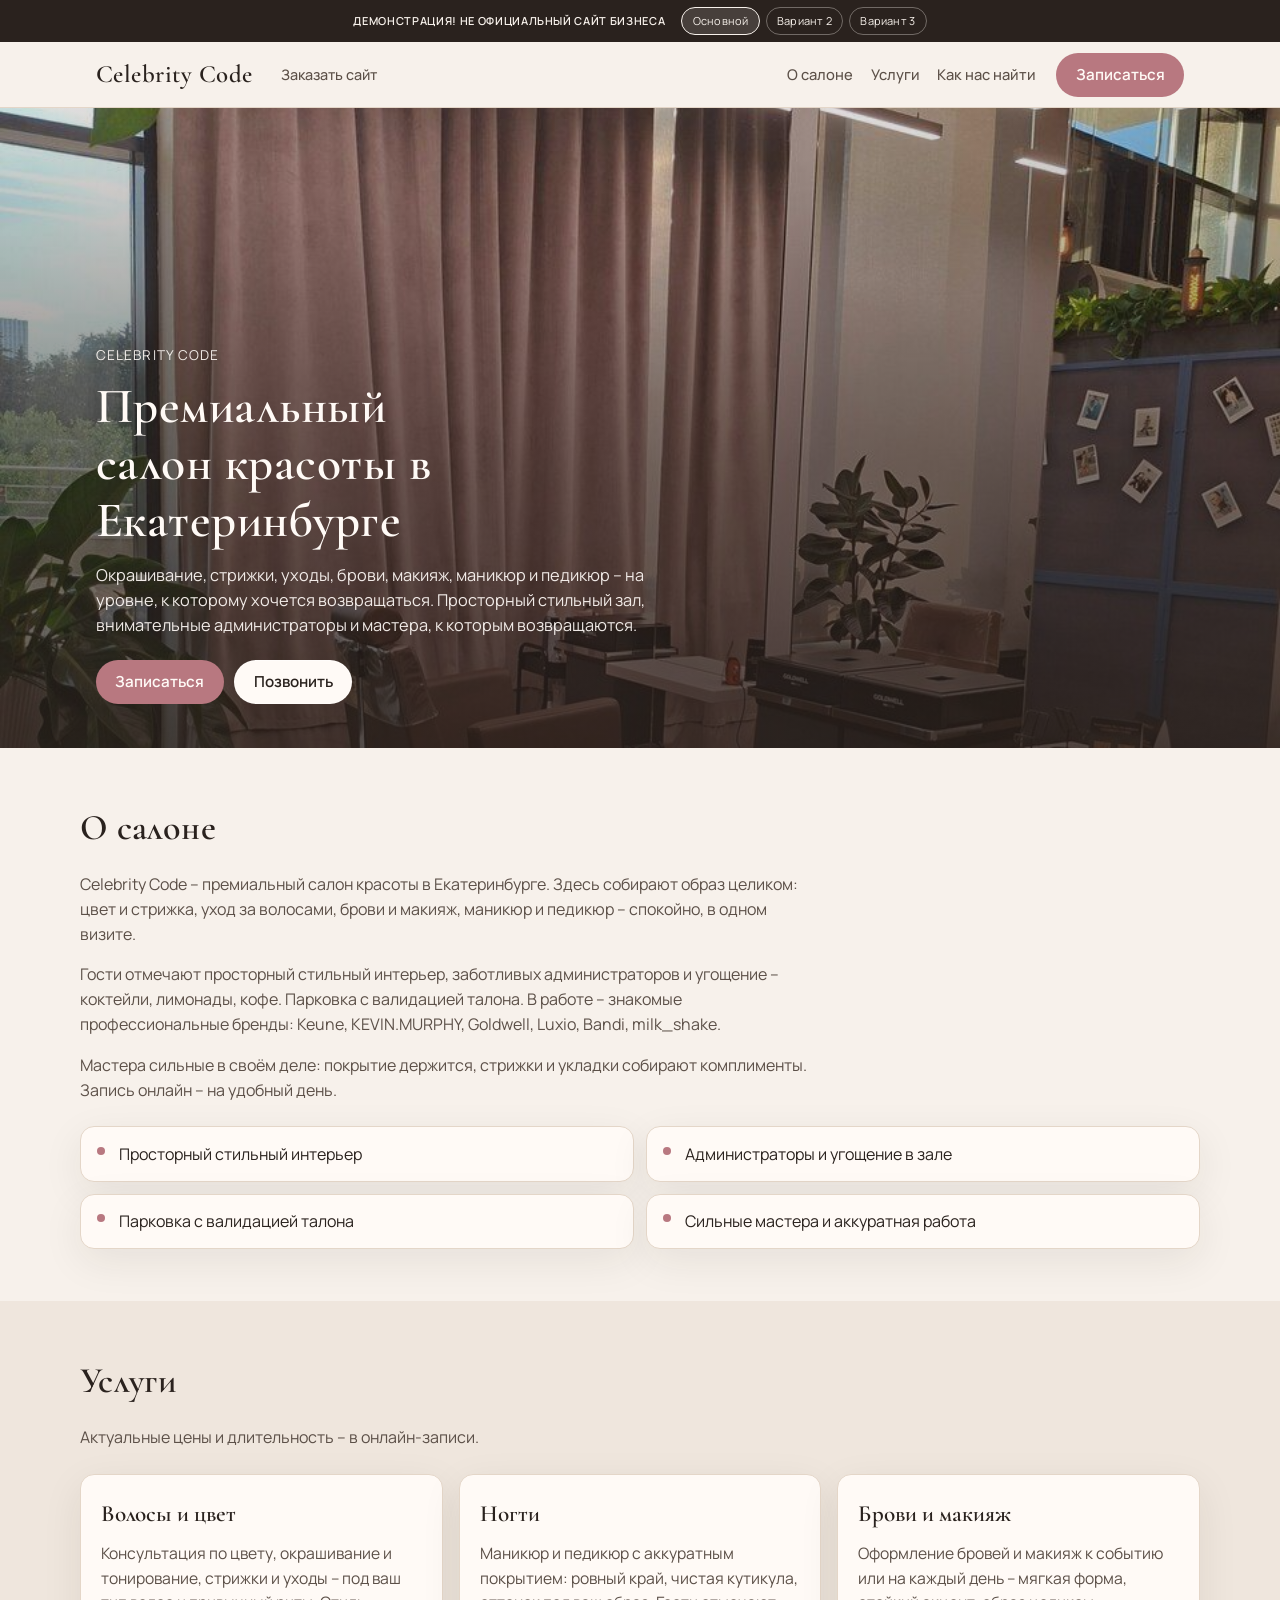
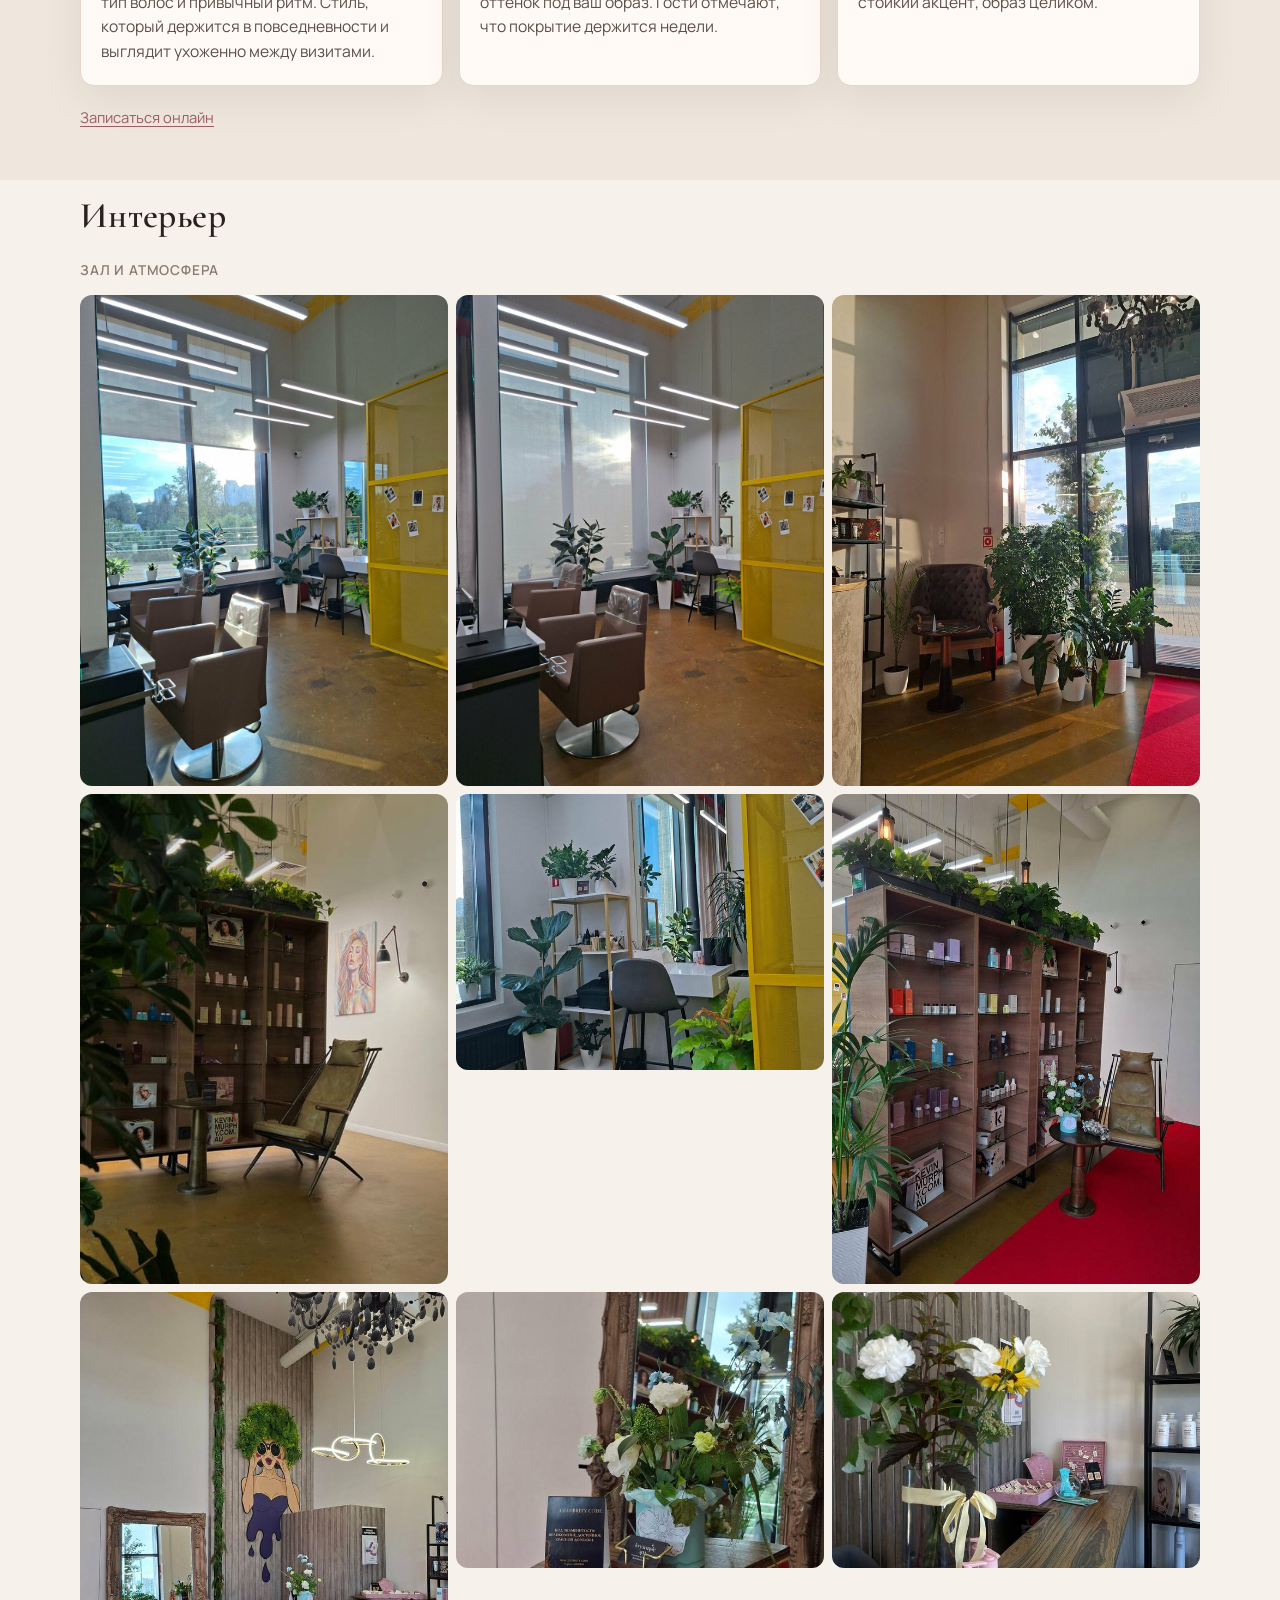
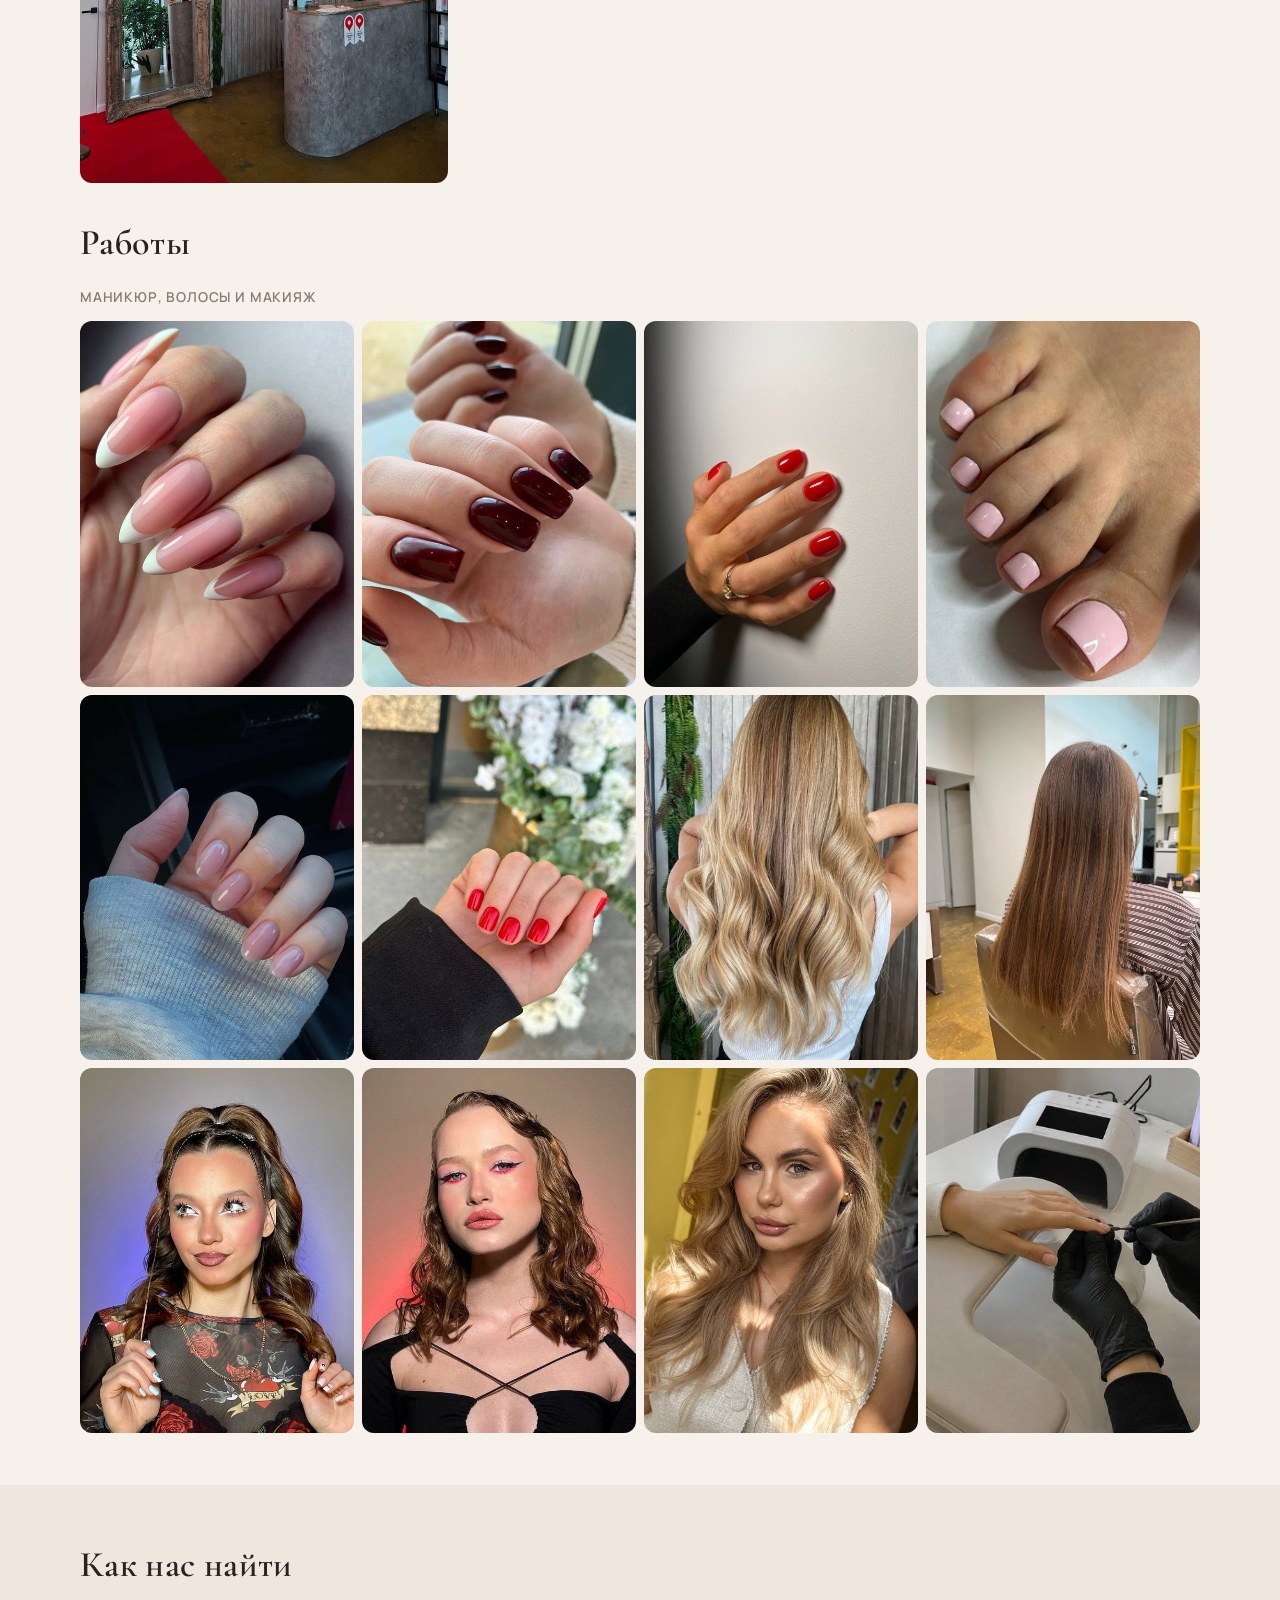
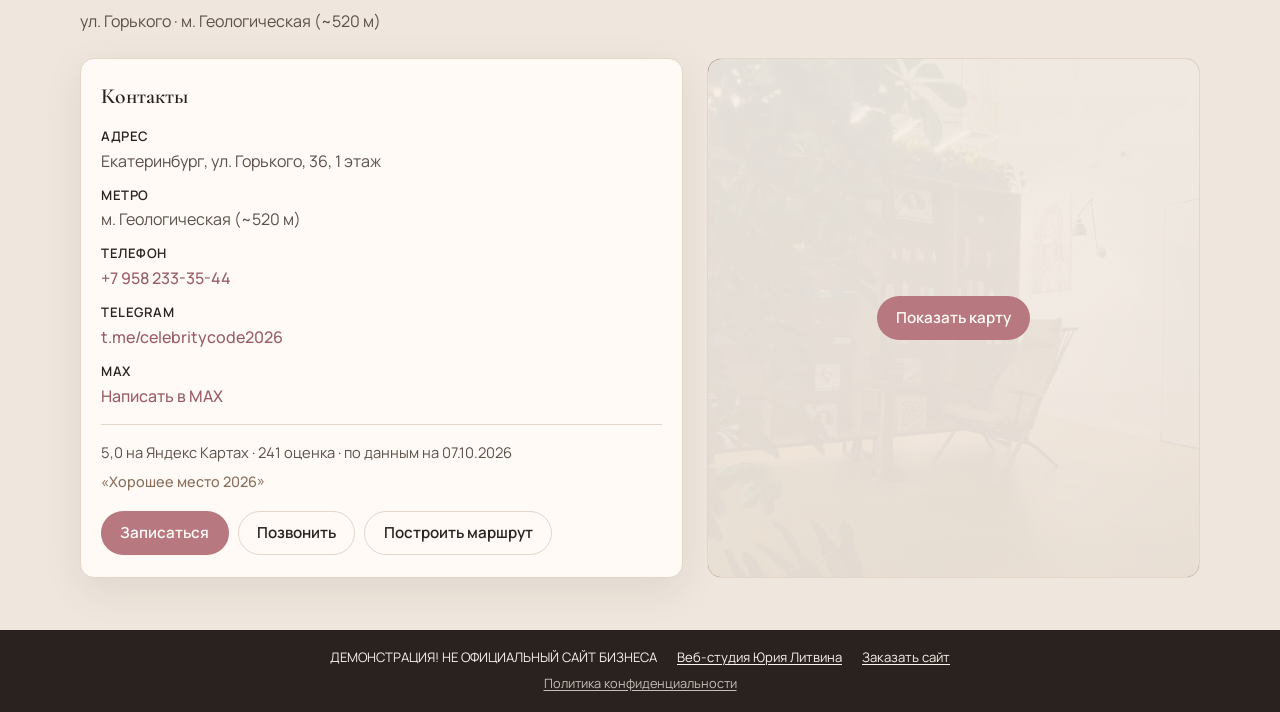
==== index.html @ 5b6e092a "Demo site" ====
<!DOCTYPE html>
<html lang="ru">
<head>
<meta charset="utf-8">
<meta name="viewport" content="width=device-width, initial-scale=1.0">
<meta name="robots" content="noindex, nofollow">
<title>Celebrity Code · Премиальный салон красоты в Екатеринбурге</title>
<meta name="description" content="Celebrity Code – премиальный салон красоты в Екатеринбурге на ул. Горького, 36. Окрашивание, стрижки, уходы, брови, макияж, маникюр и педикюр. Запись онлайн.">
<meta name="theme-color" content="#b87880">
<link rel="icon" sizes="any" href="logos/favicon.ico">
<link rel="icon" type="image/png" sizes="32x32" href="logos/favicon-32x32.png">
<link rel="apple-touch-icon" sizes="180x180" href="logos/apple-touch-icon.png">
<link rel="preload" href="fonts/cormorant-garamond-600-cyrillic.woff2" as="font" type="font/woff2" crossorigin>
<link rel="preload" href="fonts/manrope-400-cyrillic.woff2" as="font" type="font/woff2" crossorigin>
<link rel="stylesheet" href="css/fonts.css">
<link rel="stylesheet" href="css/styles.css">
</head>
<body>
<div class="demo-strip" role="note">
  <div class="demo-strip__inner">
    <span class="demo-strip__label">ДЕМОНСТРАЦИЯ! НЕ ОФИЦИАЛЬНЫЙ САЙТ БИЗНЕСА</span>
    <nav class="demo-switch" aria-label="Варианты демо">
      <a href="index.html" aria-current="page">Основной</a>
      <a href="v2/">Вариант 2</a>
      <a href="v3/">Вариант 3</a>
    </nav>
  </div>
</div>

<header class="site-header">
  <div class="header-bar">
    <a class="signboard" href="index.html">Celebrity Code</a>
    <a class="order-link" href="https://litviniuv.ru/webstudio/order/?c=h4xt">Заказать сайт</a>
    <ul class="nav-desktop">
      <li><a href="#about">О салоне</a></li>
      <li><a href="#services">Услуги</a></li>
      <li><a href="#contacts">Как нас найти</a></li>
    </ul>
    <a class="btn btn--accent header-cta" href="https://n941778.yclients.com/company/560868/" target="_blank" rel="noopener noreferrer">Записаться</a>
    <button class="menu-toggle" id="menu-toggle" type="button" aria-expanded="false" aria-controls="nav-panel" aria-label="Открыть меню">
      <span class="menu-toggle__bars" aria-hidden="true"></span>
    </button>
  </div>
</header>

<nav class="nav-panel" id="nav-panel" aria-label="Мобильное меню">
  <ul class="nav-panel__list">
    <li><a href="#about">О салоне</a></li>
    <li><a href="#services">Услуги</a></li>
    <li><a href="#contacts">Как нас найти</a></li>
    <li><a href="https://litviniuv.ru/webstudio/order/?c=h4xt">Заказать сайт</a></li>
  </ul>
  <div class="nav-panel__meta">
    <p>Екатеринбург, ул. Горького, 36, 1 этаж</p>
    <p><a href="tel:+79582333544">+7 958 233-35-44</a></p>
  </div>
</nav>

<main>
  <section class="hero" aria-label="Первый экран">
    <div class="hero__media">
      <img src="images/interior-01.jpg" alt="Просторный зал Celebrity Code с панорамными окнами и розовыми шторами" width="960" height="1280" fetchpriority="high">
    </div>
    <div class="hero__inner">
      <p class="hero__eyebrow">Celebrity Code</p>
      <h1>Премиальный салон красоты в Екатеринбурге</h1>
      <p class="hero__lead">Окрашивание, стрижки, уходы, брови, макияж, маникюр и педикюр – на уровне, к которому хочется возвращаться. Просторный стильный зал, внимательные администраторы и мастера, к которым возвращаются.</p>
      <div class="hero__actions">
        <a class="btn btn--accent" href="https://n941778.yclients.com/company/560868/" target="_blank" rel="noopener noreferrer">Записаться</a>
        <a class="btn btn--light" href="tel:+79582333544">Позвонить</a>
      </div>
    </div>
  </section>

  <section class="section" id="about">
    <div class="section__inner">
      <h2 class="section__title">О салоне</h2>
      <div class="prose">
        <p>Celebrity Code – премиальный салон красоты в Екатеринбурге. Здесь собирают образ целиком: цвет и стрижка, уход за волосами, брови и макияж, маникюр и педикюр – спокойно, в одном визите.</p>
        <p>Гости отмечают просторный стильный интерьер, заботливых администраторов и угощение – коктейли, лимонады, кофе. Парковка с валидацией талона. В работе – знакомые профессиональные бренды: Keune, KEVIN.MURPHY, Goldwell, Luxio, Bandi, milk_shake.</p>
        <p>Мастера сильные в своём деле: покрытие держится, стрижки и укладки собирают комплименты. Запись онлайн – на удобный день.</p>
      </div>
      <ul class="feature-list">
        <li>Просторный стильный интерьер</li>
        <li>Администраторы и угощение в зале</li>
        <li>Парковка с валидацией талона</li>
        <li>Сильные мастера и аккуратная работа</li>
      </ul>
    </div>
  </section>

  <section class="section section--soft" id="services">
    <div class="section__inner">
      <h2 class="section__title">Услуги</h2>
      <p class="section__lead">Актуальные цены и длительность – в онлайн-записи.</p>
      <div class="services-grid">
        <article class="service-card">
          <h3>Волосы и цвет</h3>
          <p>Консультация по цвету, окрашивание и тонирование, стрижки и уходы – под ваш тип волос и привычный ритм. Стиль, который держится в повседневности и выглядит ухоженно между визитами.</p>
        </article>
        <article class="service-card">
          <h3>Ногти</h3>
          <p>Маникюр и педикюр с аккуратным покрытием: ровный край, чистая кутикула, оттенок под ваш образ. Гости отмечают, что покрытие держится недели.</p>
        </article>
        <article class="service-card">
          <h3>Брови и макияж</h3>
          <p>Оформление бровей и макияж к событию или на каждый день – мягкая форма, стойкий акцент, образ целиком.</p>
        </article>
      </div>
      <p class="services-note"><a href="https://n941778.yclients.com/company/560868/" target="_blank" rel="noopener noreferrer">Записаться онлайн</a></p>
    </div>
  </section>

  <section class="section gallery" aria-label="Галерея">
    <div class="section__inner">
      <h2 class="section__title">Интерьер</h2>
      <div class="gallery__block">
        <p class="gallery__label">Зал и атмосфера</p>
        <div class="gallery__grid gallery__grid--interiors">
          <figure><img src="images/interior-02.jpg" alt="Рабочие места у больших окон салона" width="960" height="1280" loading="lazy"></figure>
          <figure><img src="images/interior-03.jpg" alt="Ряд станций с мягким светом на потолке" width="960" height="1280" loading="lazy"></figure>
          <figure><img src="images/interior-04.jpg" alt="Зона отдыха с креслом и растениями" width="675" height="900" loading="lazy"></figure>
          <figure><img src="images/interior-05.jpg" alt="Витрина с уходовой косметикой и креслом" width="900" height="675" loading="lazy"></figure>
          <figure><img src="images/interior-06.jpg" alt="Угловая зона у окна с барным стулом" width="675" height="900" loading="lazy"></figure>
          <figure><img src="images/interior-07.jpg" alt="Витрина с продуктами и растениями" width="675" height="900" loading="lazy"></figure>
          <figure><img src="images/interior-08.jpg" alt="Ресепшен с зеркалом и мягким неоном" width="675" height="900" loading="lazy"></figure>
          <figure><img src="images/interior-09.jpg" alt="Стойка ресепшена с цветами" width="675" height="900" loading="lazy"></figure>
          <figure><img src="images/interior-10.jpg" alt="Ресепшен с брендовой косметикой и букетом" width="675" height="900" loading="lazy"></figure>
        </div>
      </div>
      <div class="gallery__block">
        <h2 class="section__title">Работы</h2>
        <p class="gallery__label">Маникюр, волосы и макияж</p>
        <div class="gallery__grid gallery__grid--works">
          <figure><img src="images/work-01.jpg" alt="Нюдовый френч на миндалевидной форме" width="700" height="700" loading="lazy"></figure>
          <figure><img src="images/work-02.jpg" alt="Бордовый глянцевый маникюр" width="525" height="700" loading="lazy"></figure>
          <figure><img src="images/work-03.jpg" alt="Красный маникюр" width="525" height="700" loading="lazy"></figure>
          <figure><img src="images/work-04.jpg" alt="Розовый педикюр" width="700" height="525" loading="lazy"></figure>
          <figure><img src="images/work-05.jpg" alt="Нюдовый маникюр" width="525" height="700" loading="lazy"></figure>
          <figure><img src="images/work-06.jpg" alt="Красный маникюр с цветочным акцентом" width="525" height="700" loading="lazy"></figure>
          <figure><img src="images/work-07.jpg" alt="Длинные светлые волны" width="393" height="700" loading="lazy"></figure>
          <figure><img src="images/work-08.jpg" alt="Прямые каштановые волосы" width="525" height="700" loading="lazy"></figure>
          <figure><img src="images/work-09.jpg" alt="Вечерний макияж и укладка" width="559" height="700" loading="lazy"></figure>
          <figure><img src="images/work-10.jpg" alt="Графичный макияж и локоны" width="499" height="700" loading="lazy"></figure>
          <figure><img src="images/work-11.jpg" alt="Светлая укладка и макияж" width="525" height="700" loading="lazy"></figure>
          <figure><img src="images/work-12.jpg" alt="Маникюр в процессе работы" width="700" height="525" loading="lazy"></figure>
        </div>
      </div>
    </div>
  </section>

  <section class="section section--soft" id="contacts">
    <div class="section__inner">
      <h2 class="section__title">Как нас найти</h2>
      <p class="section__lead">ул. Горького · м. Геологическая (~520 м)</p>
      <div class="contacts-grid">
        <div class="contacts-card">
          <h3>Контакты</h3>
          <ul class="contacts-list">
            <li>
              <strong>Адрес</strong>
              Екатеринбург, ул. Горького, 36, 1 этаж
            </li>
            <li>
              <strong>Метро</strong>
              м. Геологическая (~520 м)
            </li>
            <li>
              <strong>Телефон</strong>
              <a href="tel:+79582333544">+7 958 233-35-44</a>
            </li>
            <li>
              <strong>Telegram</strong>
              <a href="https://t.me/celebritycode2026" target="_blank" rel="noopener noreferrer">t.me/celebritycode2026</a>
            </li>
            <li>
              <strong>MAX</strong>
              <a href="https://max.ru/u/f9LHodD0cOIdNxiGwpYgcu-uURk3g34Nb84Rll1ooj0iKbLp18bZekfVQBA" target="_blank" rel="noopener noreferrer">Написать в MAX</a>
            </li>
          </ul>
          <p class="rating-line">5,0 на Яндекс Картах · 241 оценка · по данным на 07.10.2026</p>
          <p class="award-line">«Хорошее место 2026»</p>
          <div class="contacts-actions">
            <a class="btn btn--accent" href="https://n941778.yclients.com/company/560868/" target="_blank" rel="noopener noreferrer">Записаться</a>
            <a class="btn btn--ghost" href="tel:+79582333544">Позвонить</a>
            <a class="btn btn--ghost" href="https://yandex.ru/maps/org/celebrity_code/54910618057/" target="_blank" rel="noopener noreferrer">Построить маршрут</a>
          </div>
        </div>
        <div
          class="map-wrap"
          id="map-wrap"
          data-map-src="https://yandex.ru/map-widget/v1/?ll=60.6073%2C56.8293&amp;z=17&amp;pt=60.6073,56.8293&amp;l=map"
        >
          <div class="map-placeholder">
            <button class="btn btn--accent" id="show-map" type="button">Показать карту</button>
          </div>
        </div>
      </div>
    </div>
  </section>
</main>

<footer class="site-footer">
  <div class="site-footer__inner">
    <span>ДЕМОНСТРАЦИЯ! НЕ ОФИЦИАЛЬНЫЙ САЙТ БИЗНЕСА</span>
    <a href="https://litviniuv.ru/webstudio/">Веб-студия Юрия Литвина</a>
    <a href="https://litviniuv.ru/webstudio/order/?c=h4xt">Заказать сайт</a>
  </div>
  <div class="footer-privacy">
    <a href="privacy/">Политика конфиденциальности</a>
  </div>
</footer>

<script src="js/main.js" defer></script>
</body>
</html>
---- css/fonts.css ----
@font-face {
  font-family: 'Cormorant Garamond';
  font-style: italic;
  font-weight: 500;
  font-display: swap;
  src: url('../fonts/cormorant-garamond-500-italic-cyrillic.woff2') format('woff2');
  unicode-range: U+0301, U+0400-045F, U+0490-0491, U+04B0-04B1, U+2116;
}
@font-face {
  font-family: 'Cormorant Garamond';
  font-style: italic;
  font-weight: 500;
  font-display: swap;
  src: url('../fonts/cormorant-garamond-500-italic-latin-ext.woff2') format('woff2');
  unicode-range: U+0100-02BA, U+02BD-02C5, U+02C7-02CC, U+02CE-02D7, U+02DD-02FF, U+0304, U+0308, U+0329, U+1D00-1DBF, U+1E00-1E9F, U+1EF2-1EFF, U+2020, U+20A0-20AB, U+20AD-20C4, U+2113, U+2C60-2C7F, U+A720-A7FF;
}
@font-face {
  font-family: 'Cormorant Garamond';
  font-style: italic;
  font-weight: 500;
  font-display: swap;
  src: url('../fonts/cormorant-garamond-500-italic-latin.woff2') format('woff2');
  unicode-range: U+0000-00FF, U+0131, U+0152-0153, U+02BB-02BC, U+02C6, U+02DA, U+02DC, U+0304, U+0308, U+0329, U+2000-206F, U+20AC, U+2122, U+2191, U+2193, U+2212, U+2215, U+FEFF, U+FFFD;
}
@font-face {
  font-family: 'Cormorant Garamond';
  font-style: normal;
  font-weight: 500;
  font-display: swap;
  src: url('../fonts/cormorant-garamond-500-cyrillic.woff2') format('woff2');
  unicode-range: U+0301, U+0400-045F, U+0490-0491, U+04B0-04B1, U+2116;
}
@font-face {
  font-family: 'Cormorant Garamond';
  font-style: normal;
  font-weight: 500;
  font-display: swap;
  src: url('../fonts/cormorant-garamond-500-latin-ext.woff2') format('woff2');
  unicode-range: U+0100-02BA, U+02BD-02C5, U+02C7-02CC, U+02CE-02D7, U+02DD-02FF, U+0304, U+0308, U+0329, U+1D00-1DBF, U+1E00-1E9F, U+1EF2-1EFF, U+2020, U+20A0-20AB, U+20AD-20C4, U+2113, U+2C60-2C7F, U+A720-A7FF;
}
@font-face {
  font-family: 'Cormorant Garamond';
  font-style: normal;
  font-weight: 500;
  font-display: swap;
  src: url('../fonts/cormorant-garamond-500-latin.woff2') format('woff2');
  unicode-range: U+0000-00FF, U+0131, U+0152-0153, U+02BB-02BC, U+02C6, U+02DA, U+02DC, U+0304, U+0308, U+0329, U+2000-206F, U+20AC, U+2122, U+2191, U+2193, U+2212, U+2215, U+FEFF, U+FFFD;
}
@font-face {
  font-family: 'Cormorant Garamond';
  font-style: normal;
  font-weight: 600;
  font-display: swap;
  src: url('../fonts/cormorant-garamond-600-cyrillic.woff2') format('woff2');
  unicode-range: U+0301, U+0400-045F, U+0490-0491, U+04B0-04B1, U+2116;
}
@font-face {
  font-family: 'Cormorant Garamond';
  font-style: normal;
  font-weight: 600;
  font-display: swap;
  src: url('../fonts/cormorant-garamond-600-latin-ext.woff2') format('woff2');
  unicode-range: U+0100-02BA, U+02BD-02C5, U+02C7-02CC, U+02CE-02D7, U+02DD-02FF, U+0304, U+0308, U+0329, U+1D00-1DBF, U+1E00-1E9F, U+1EF2-1EFF, U+2020, U+20A0-20AB, U+20AD-20C4, U+2113, U+2C60-2C7F, U+A720-A7FF;
}
@font-face {
  font-family: 'Cormorant Garamond';
  font-style: normal;
  font-weight: 600;
  font-display: swap;
  src: url('../fonts/cormorant-garamond-600-latin.woff2') format('woff2');
  unicode-range: U+0000-00FF, U+0131, U+0152-0153, U+02BB-02BC, U+02C6, U+02DA, U+02DC, U+0304, U+0308, U+0329, U+2000-206F, U+20AC, U+2122, U+2191, U+2193, U+2212, U+2215, U+FEFF, U+FFFD;
}
@font-face {
  font-family: 'Manrope';
  font-style: normal;
  font-weight: 400;
  font-display: swap;
  src: url('../fonts/manrope-400-cyrillic.woff2') format('woff2');
  unicode-range: U+0301, U+0400-045F, U+0490-0491, U+04B0-04B1, U+2116;
}
@font-face {
  font-family: 'Manrope';
  font-style: normal;
  font-weight: 400;
  font-display: swap;
  src: url('../fonts/manrope-400-latin-ext.woff2') format('woff2');
  unicode-range: U+0100-02BA, U+02BD-02C5, U+02C7-02CC, U+02CE-02D7, U+02DD-02FF, U+0304, U+0308, U+0329, U+1D00-1DBF, U+1E00-1E9F, U+1EF2-1EFF, U+2020, U+20A0-20AB, U+20AD-20C4, U+2113, U+2C60-2C7F, U+A720-A7FF;
}
@font-face {
  font-family: 'Manrope';
  font-style: normal;
  font-weight: 400;
  font-display: swap;
  src: url('../fonts/manrope-400-latin.woff2') format('woff2');
  unicode-range: U+0000-00FF, U+0131, U+0152-0153, U+02BB-02BC, U+02C6, U+02DA, U+02DC, U+0304, U+0308, U+0329, U+2000-206F, U+20AC, U+2122, U+2191, U+2193, U+2212, U+2215, U+FEFF, U+FFFD;
}
@font-face {
  font-family: 'Manrope';
  font-style: normal;
  font-weight: 500;
  font-display: swap;
  src: url('../fonts/manrope-500-cyrillic.woff2') format('woff2');
  unicode-range: U+0301, U+0400-045F, U+0490-0491, U+04B0-04B1, U+2116;
}
@font-face {
  font-family: 'Manrope';
  font-style: normal;
  font-weight: 500;
  font-display: swap;
  src: url('../fonts/manrope-500-latin-ext.woff2') format('woff2');
  unicode-range: U+0100-02BA, U+02BD-02C5, U+02C7-02CC, U+02CE-02D7, U+02DD-02FF, U+0304, U+0308, U+0329, U+1D00-1DBF, U+1E00-1E9F, U+1EF2-1EFF, U+2020, U+20A0-20AB, U+20AD-20C4, U+2113, U+2C60-2C7F, U+A720-A7FF;
}
@font-face {
  font-family: 'Manrope';
  font-style: normal;
  font-weight: 500;
  font-display: swap;
  src: url('../fonts/manrope-500-latin.woff2') format('woff2');
  unicode-range: U+0000-00FF, U+0131, U+0152-0153, U+02BB-02BC, U+02C6, U+02DA, U+02DC, U+0304, U+0308, U+0329, U+2000-206F, U+20AC, U+2122, U+2191, U+2193, U+2212, U+2215, U+FEFF, U+FFFD;
}
@font-face {
  font-family: 'Manrope';
  font-style: normal;
  font-weight: 600;
  font-display: swap;
  src: url('../fonts/manrope-600-cyrillic.woff2') format('woff2');
  unicode-range: U+0301, U+0400-045F, U+0490-0491, U+04B0-04B1, U+2116;
}
@font-face {
  font-family: 'Manrope';
  font-style: normal;
  font-weight: 600;
  font-display: swap;
  src: url('../fonts/manrope-600-latin-ext.woff2') format('woff2');
  unicode-range: U+0100-02BA, U+02BD-02C5, U+02C7-02CC, U+02CE-02D7, U+02DD-02FF, U+0304, U+0308, U+0329, U+1D00-1DBF, U+1E00-1E9F, U+1EF2-1EFF, U+2020, U+20A0-20AB, U+20AD-20C4, U+2113, U+2C60-2C7F, U+A720-A7FF;
}
@font-face {
  font-family: 'Manrope';
  font-style: normal;
  font-weight: 600;
  font-display: swap;
  src: url('../fonts/manrope-600-latin.woff2') format('woff2');
  unicode-range: U+0000-00FF, U+0131, U+0152-0153, U+02BB-02BC, U+02C6, U+02DA, U+02DC, U+0304, U+0308, U+0329, U+2000-206F, U+20AC, U+2122, U+2191, U+2193, U+2212, U+2215, U+FEFF, U+FFFD;
}
---- css/styles.css ----
/* Celebrity Code · demo C2 · Fork B warm premium */
:root {
  --bg: #f7f1eb;
  --bg-soft: #efe6dd;
  --surface: #fffaf6;
  --ink: #2a221e;
  --ink-soft: #5c5048;
  --muted: #8a7b70;
  --line: #e4d6c8;
  --rose: #b87880;
  --rose-deep: #9a5d66;
  --wood: #8b6f5c;
  --accent: #b87880;
  --accent-ink: #fffaf6;
  --shadow: 0 12px 40px rgba(42, 34, 30, 0.08);
  --radius: 14px;
  --font-display: "Cormorant Garamond", "Times New Roman", serif;
  --font-body: Manrope, system-ui, sans-serif;
  --demo-h: 36px;
  --header-h: 64px;
  --max: 1120px;
  --ease: cubic-bezier(0.22, 1, 0.36, 1);
}

*, *::before, *::after { box-sizing: border-box; }
html {
  scroll-behavior: smooth;
  -webkit-text-size-adjust: 100%;
}
html.nav-open { overflow: hidden; }
body {
  margin: 0;
  font-family: var(--font-body);
  font-weight: 400;
  color: var(--ink);
  background: var(--bg);
  line-height: 1.55;
  min-height: 100%;
  /* no overflow-x:hidden — clips fixed children */
}
img { max-width: 100%; height: auto; display: block; }
a { color: var(--rose-deep); text-decoration-thickness: 1px; text-underline-offset: 0.18em; }
a:hover { color: var(--ink); }
:focus { outline: none; }
:focus-visible {
  outline: 2px solid var(--rose);
  outline-offset: 3px;
}

.demo-strip {
  position: sticky;
  top: 0;
  z-index: 60;
  background: #2a221e;
  color: #f7f1eb;
  font-size: 11px;
  letter-spacing: 0.06em;
  text-align: center;
  padding: 0.45rem 0.75rem;
  line-height: 1.35;
}
.demo-strip__inner {
  max-width: var(--max);
  margin: 0 auto;
  display: flex;
  flex-wrap: wrap;
  gap: 0.5rem 1rem;
  align-items: center;
  justify-content: center;
}
.demo-strip__label { font-weight: 600; text-transform: uppercase; }
.demo-switch {
  display: flex;
  gap: 0.35rem;
  flex-wrap: wrap;
  justify-content: center;
}
.demo-switch a {
  color: #f7f1eb;
  text-decoration: none;
  border: 1px solid rgba(247, 241, 235, 0.35);
  border-radius: 999px;
  padding: 0.2rem 0.65rem;
  font-size: 11px;
  letter-spacing: 0.02em;
  min-height: 28px;
  display: inline-flex;
  align-items: center;
}
.demo-switch a[aria-current="page"],
.demo-switch a:hover {
  background: rgba(247, 241, 235, 0.14);
  border-color: #f7f1eb;
}

.site-header {
  position: sticky;
  top: var(--demo-h);
  z-index: 50;
  background: rgba(247, 241, 235, 0.92);
  backdrop-filter: blur(10px);
  border-bottom: 1px solid var(--line);
}
.header-bar {
  max-width: var(--max);
  margin: 0 auto;
  padding: 0.65rem 1rem;
  display: flex;
  align-items: center;
  gap: 0.75rem 1rem;
  min-height: var(--header-h);
}
.signboard {
  font-family: var(--font-display);
  font-weight: 600;
  font-size: clamp(1.25rem, 2.5vw, 1.55rem);
  letter-spacing: 0.02em;
  color: var(--ink);
  text-decoration: none;
  white-space: nowrap;
  line-height: 1.1;
}
.signboard:hover { color: var(--rose-deep); }
.order-link {
  margin-left: auto;
  color: var(--ink-soft);
  text-decoration: none;
  font-size: 0.9rem;
  font-weight: 500;
  display: none;
}
.order-link:hover { color: var(--ink); }
.nav-desktop {
  display: none;
  gap: 1.1rem;
  align-items: center;
  list-style: none;
  margin: 0;
  padding: 0;
}
.nav-desktop a {
  color: var(--ink-soft);
  text-decoration: none;
  font-size: 0.92rem;
  font-weight: 500;
}
.nav-desktop a:hover { color: var(--ink); }
.btn {
  display: inline-flex;
  align-items: center;
  justify-content: center;
  gap: 0.4rem;
  min-height: 44px;
  padding: 0.55rem 1.15rem;
  border-radius: 999px;
  border: 1px solid transparent;
  font: inherit;
  font-weight: 600;
  font-size: 0.95rem;
  text-decoration: none;
  cursor: pointer;
  transition: background 0.2s var(--ease), color 0.2s var(--ease), border-color 0.2s var(--ease);
}
.btn--accent {
  background: var(--accent);
  color: var(--accent-ink);
}
.btn--accent:hover { background: var(--rose-deep); color: var(--accent-ink); }
.btn--ghost {
  background: transparent;
  border-color: var(--line);
  color: var(--ink);
}
.btn--ghost:hover { border-color: var(--rose); color: var(--rose-deep); }
.btn--light {
  background: var(--surface);
  color: var(--ink);
  border-color: rgba(255,255,255,0.4);
}
.header-cta { flex-shrink: 0; }
.menu-toggle {
  display: inline-flex;
  align-items: center;
  justify-content: center;
  width: 44px;
  height: 44px;
  border: 1px solid var(--line);
  border-radius: 12px;
  background: var(--surface);
  color: var(--ink);
  cursor: pointer;
  flex-shrink: 0;
}
.menu-toggle__bars {
  display: block;
  width: 18px;
  height: 2px;
  background: currentColor;
  position: relative;
}
.menu-toggle__bars::before,
.menu-toggle__bars::after {
  content: "";
  position: absolute;
  left: 0;
  width: 18px;
  height: 2px;
  background: currentColor;
}
.menu-toggle__bars::before { top: -6px; }
.menu-toggle__bars::after { top: 6px; }
.menu-toggle[aria-expanded="true"] .menu-toggle__bars { background: transparent; }
.menu-toggle[aria-expanded="true"] .menu-toggle__bars::before {
  top: 0; transform: rotate(45deg);
}
.menu-toggle[aria-expanded="true"] .menu-toggle__bars::after {
  top: 0; transform: rotate(-45deg);
}

.nav-panel {
  display: none;
  position: fixed;
  left: 0;
  right: 0;
  bottom: 0;
  z-index: 45;
  background: var(--bg);
  padding: 1rem 1.25rem 1.5rem;
  overflow-y: auto;
  overscroll-behavior: contain;
  -webkit-overflow-scrolling: touch;
}
html.nav-open .nav-panel { display: flex; flex-direction: column; }
.nav-panel__list {
  list-style: none;
  margin: 0;
  padding: 0;
  display: flex;
  flex-direction: column;
  gap: 0.25rem;
}
.nav-panel__list a {
  display: flex;
  align-items: center;
  min-height: 48px;
  padding: 0.5rem 0.25rem;
  color: var(--ink);
  text-decoration: none;
  font-size: 1.1rem;
  font-weight: 500;
  border-bottom: 1px solid var(--line);
}
.nav-panel__meta {
  margin-top: auto;
  padding-top: 1.5rem;
  color: var(--ink-soft);
  font-size: 0.92rem;
}
.nav-panel__meta a { color: var(--rose-deep); text-decoration: none; }

body.is-locked {
  position: fixed;
  left: 0;
  right: 0;
  width: 100%;
}

.hero {
  position: relative;
  min-height: min(78vh, 640px);
  display: grid;
  align-items: end;
  color: #fffaf6;
  isolation: isolate;
}
.hero__media {
  position: absolute;
  inset: 0;
  z-index: -1;
}
.hero__media img {
  width: 100%;
  height: 100%;
  object-fit: cover;
  object-position: center 35%;
}
.hero__media::after {
  content: "";
  position: absolute;
  inset: 0;
  background:
    linear-gradient(180deg, rgba(42,34,30,0.15) 0%, rgba(42,34,30,0.55) 55%, rgba(42,34,30,0.78) 100%);
}
.hero__inner {
  max-width: var(--max);
  margin: 0 auto;
  padding: 3.5rem 1rem 2.75rem;
  width: 100%;
}
.hero__eyebrow {
  font-size: 0.85rem;
  letter-spacing: 0.08em;
  text-transform: uppercase;
  opacity: 0.9;
  margin: 0 0 0.75rem;
}
.hero h1 {
  font-family: var(--font-display);
  font-weight: 600;
  font-size: clamp(1.9rem, 5.5vw, 3.1rem);
  line-height: 1.15;
  margin: 0 0 0.85rem;
  max-width: 16ch;
  letter-spacing: 0.01em;
}
.hero__lead {
  margin: 0 0 1.35rem;
  max-width: 38rem;
  font-size: 1.02rem;
  color: rgba(255, 250, 246, 0.92);
}
.hero__actions {
  display: flex;
  flex-wrap: wrap;
  gap: 0.65rem;
}

.section {
  padding: 3.25rem 1rem;
}
.section--soft { background: var(--bg-soft); }
.section__inner {
  max-width: var(--max);
  margin: 0 auto;
}
.section__title {
  font-family: var(--font-display);
  font-weight: 600;
  font-size: clamp(1.7rem, 3.5vw, 2.25rem);
  margin: 0 0 1rem;
  letter-spacing: 0.01em;
}
.section__lead {
  margin: 0 0 1.5rem;
  color: var(--ink-soft);
  max-width: 42rem;
}
.prose p { margin: 0 0 1rem; color: var(--ink-soft); max-width: 46rem; }
.prose p:last-child { margin-bottom: 0; }
.feature-list {
  list-style: none;
  margin: 1.5rem 0 0;
  padding: 0;
  display: grid;
  gap: 0.75rem;
}
.feature-list li {
  position: relative;
  padding: 0.9rem 1rem 0.9rem 2.4rem;
  background: var(--surface);
  border: 1px solid var(--line);
  border-radius: var(--radius);
  box-shadow: var(--shadow);
}
.feature-list li::before {
  content: "";
  position: absolute;
  left: 1rem;
  top: 1.2rem;
  width: 8px;
  height: 8px;
  border-radius: 50%;
  background: var(--rose);
}

.services-grid {
  display: grid;
  gap: 1rem;
}
.service-card {
  background: var(--surface);
  border: 1px solid var(--line);
  border-radius: var(--radius);
  padding: 1.35rem 1.25rem;
  box-shadow: var(--shadow);
}
.service-card h3 {
  font-family: var(--font-display);
  font-size: 1.45rem;
  font-weight: 600;
  margin: 0 0 0.55rem;
}
.service-card p {
  margin: 0;
  color: var(--ink-soft);
  font-size: 0.98rem;
}
.services-note {
  margin: 1.25rem 0 0;
  color: var(--muted);
  font-size: 0.92rem;
}

.gallery { padding-top: 0.5rem; }
.gallery__block { margin-bottom: 2rem; }
.gallery__block:last-child { margin-bottom: 0; }
.gallery__label {
  font-size: 0.85rem;
  letter-spacing: 0.06em;
  text-transform: uppercase;
  color: var(--muted);
  margin: 0 0 0.85rem;
  font-weight: 600;
}
.gallery__grid {
  display: grid;
  grid-template-columns: repeat(2, 1fr);
  gap: 0.5rem;
}
.gallery__grid--works {
  grid-template-columns: repeat(2, 1fr);
}
.gallery__grid figure {
  margin: 0;
  border-radius: 12px;
  overflow: hidden;
  background: var(--bg-soft);
  aspect-ratio: 3 / 4;
}
.gallery__grid--interiors figure:nth-child(5),
.gallery__grid--interiors figure:nth-child(n+8) {
  aspect-ratio: 4 / 3;
}
.gallery__grid img {
  width: 100%;
  height: 100%;
  object-fit: cover;
}

.contacts-grid {
  display: grid;
  gap: 1.5rem;
}
.contacts-card {
  background: var(--surface);
  border: 1px solid var(--line);
  border-radius: var(--radius);
  padding: 1.35rem 1.25rem;
  box-shadow: var(--shadow);
}
.contacts-card h3 {
  font-family: var(--font-display);
  font-size: 1.35rem;
  margin: 0 0 0.75rem;
}
.contacts-list {
  list-style: none;
  margin: 0;
  padding: 0;
  display: grid;
  gap: 0.7rem;
}
.contacts-list li { color: var(--ink-soft); }
.contacts-list strong {
  display: block;
  color: var(--ink);
  font-weight: 600;
  font-size: 0.82rem;
  letter-spacing: 0.04em;
  text-transform: uppercase;
  margin-bottom: 0.15rem;
}
.contacts-list a { text-decoration: none; color: var(--rose-deep); font-weight: 500; }
.contacts-list a:hover { color: var(--ink); }
.rating-line {
  margin: 1rem 0 0;
  padding-top: 1rem;
  border-top: 1px solid var(--line);
  color: var(--ink-soft);
  font-size: 0.92rem;
}
.award-line {
  margin: 0.4rem 0 0;
  color: var(--wood);
  font-size: 0.9rem;
  font-weight: 500;
}
.contacts-actions {
  display: flex;
  flex-wrap: wrap;
  gap: 0.55rem;
  margin-top: 1.15rem;
}
.map-wrap {
  border-radius: var(--radius);
  overflow: hidden;
  border: 1px solid var(--line);
  background: var(--bg-soft);
  min-height: 260px;
  position: relative;
}
.map-wrap iframe {
  width: 100%;
  height: 280px;
  border: 0;
  display: block;
}
.map-placeholder {
  position: absolute;
  inset: 0;
  display: flex;
  align-items: center;
  justify-content: center;
  padding: 1rem;
  text-align: center;
  background:
    linear-gradient(180deg, rgba(247,241,235,0.92), rgba(239,230,221,0.95)),
    url("../images/interior-05.jpg") center/cover;
}
.map-placeholder[hidden],
.map-wrap.is-loaded .map-placeholder { display: none; }

.site-footer {
  background: #2a221e;
  color: #f7f1eb;
  padding: 1.1rem 1rem;
  font-size: 0.82rem;
}
.site-footer__inner {
  max-width: var(--max);
  margin: 0 auto;
  display: flex;
  flex-wrap: wrap;
  gap: 0.55rem 1.25rem;
  align-items: center;
  justify-content: center;
  text-align: center;
}
.site-footer a {
  color: #f7f1eb;
  text-decoration: underline;
  text-underline-offset: 0.15em;
}
.site-footer a:hover { opacity: 0.85; }
.footer-privacy {
  max-width: var(--max);
  margin: 0.35rem auto 0;
  text-align: center;
}
.footer-privacy a {
  color: rgba(247,241,235,0.75);
  font-size: 0.8rem;
}

.shell-page {
  min-height: 60vh;
  display: grid;
  place-items: center;
  padding: 3rem 1rem;
  text-align: center;
}
.shell-page h1 {
  font-family: var(--font-display);
  font-size: 2rem;
  margin: 0 0 0.75rem;
}

@media (min-width: 640px) {
  .gallery__grid--interiors {
    grid-template-columns: repeat(3, 1fr);
  }
  .gallery__grid--works {
    grid-template-columns: repeat(4, 1fr);
  }
  .services-grid {
    grid-template-columns: repeat(3, 1fr);
  }
  .feature-list {
    grid-template-columns: repeat(2, 1fr);
  }
}
@media (min-width: 900px) {
  .order-link { display: inline; margin-left: 0.5rem; margin-right: 0.5rem; }
  .nav-desktop { display: flex; margin-left: auto; }
  .menu-toggle { display: none; }
  .header-bar { gap: 1.25rem; }
  .contacts-grid {
    grid-template-columns: 1.1fr 0.9fr;
    align-items: stretch;
  }
  .map-wrap iframe { height: 100%; min-height: 320px; }
  .map-wrap { min-height: 320px; height: 100%; }
}
@media (prefers-reduced-motion: reduce) {
  html { scroll-behavior: auto; }
  *, *::before, *::after {
    animation-duration: 0.01ms !important;
    transition-duration: 0.01ms !important;
  }
}
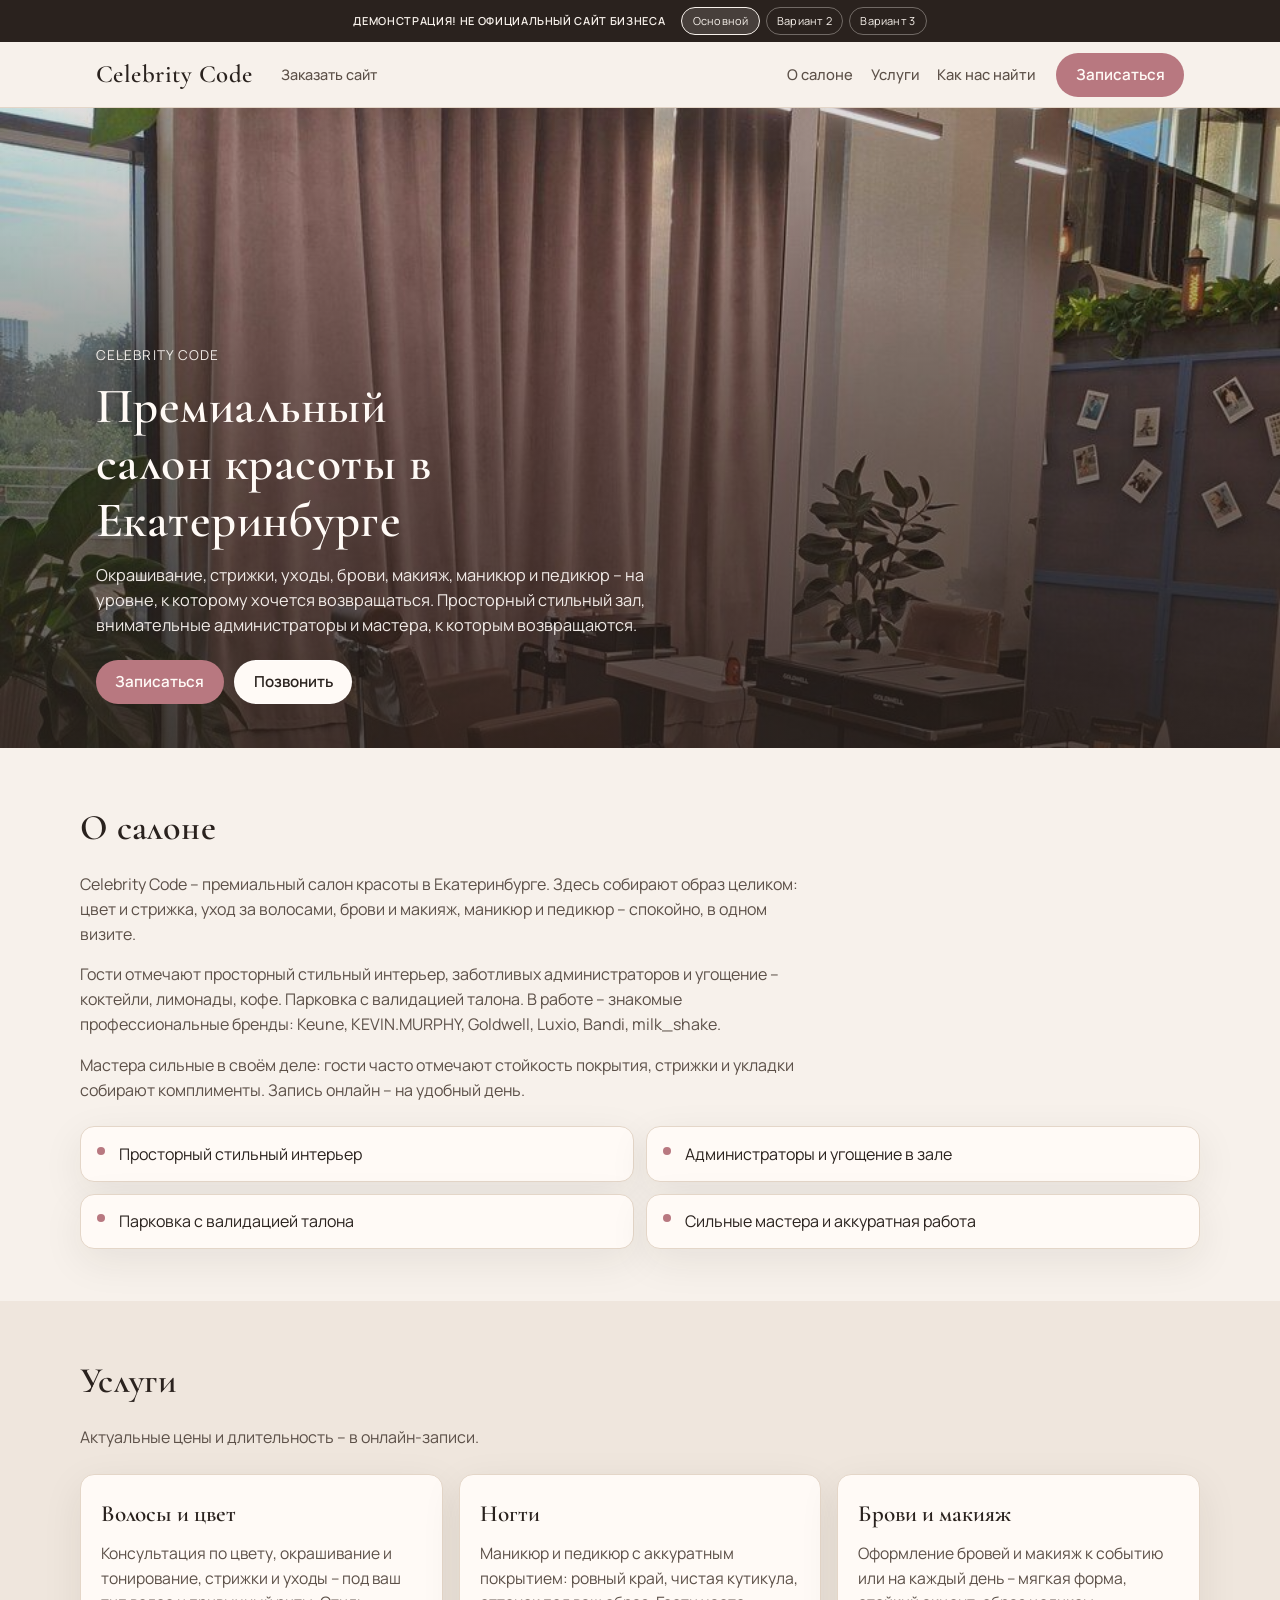
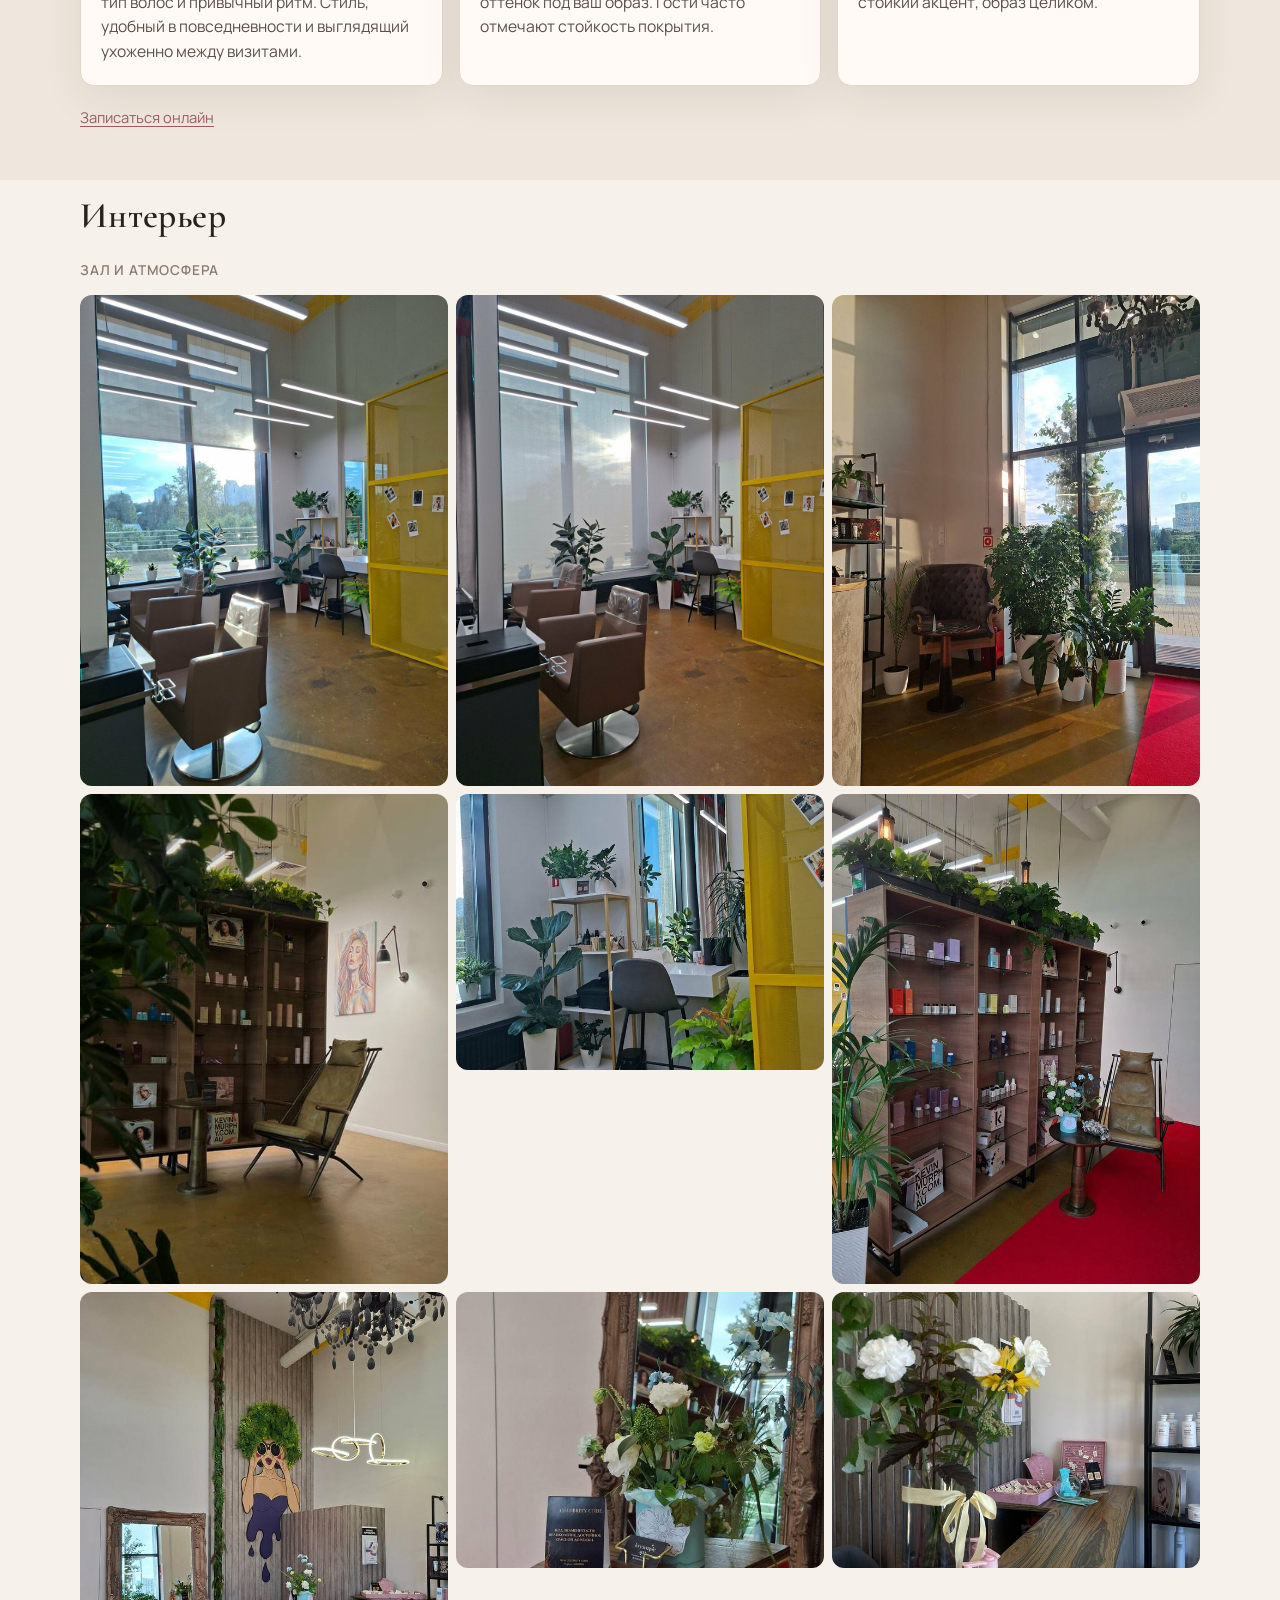
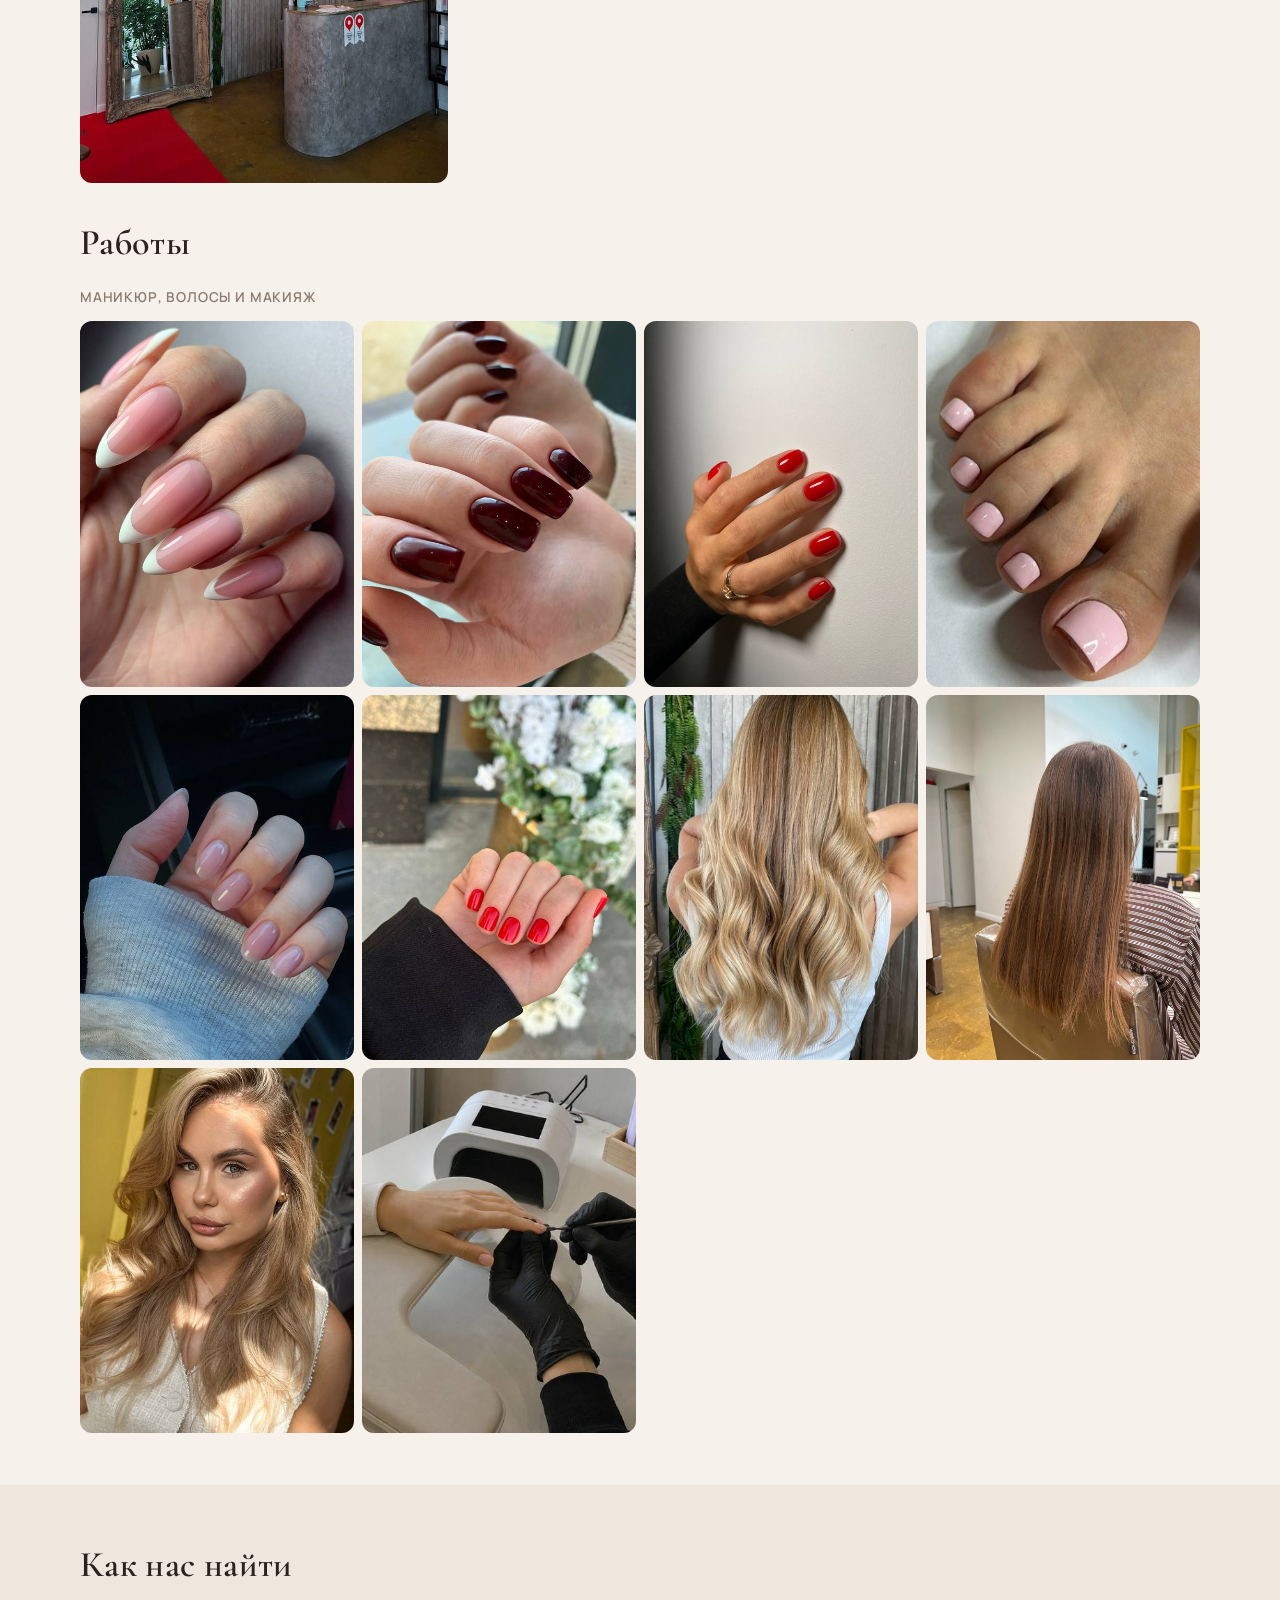
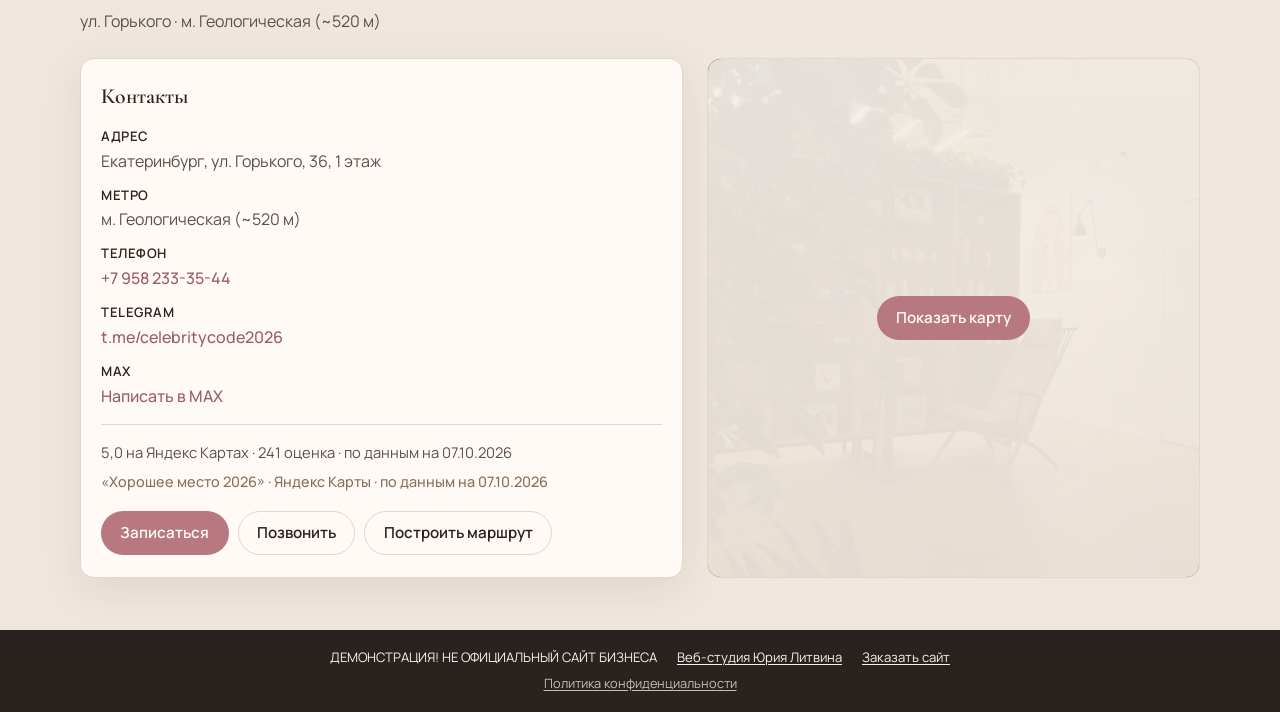
==== commit 0e24ecfb: "Demo site" ====
--- a/index.html
+++ b/index.html
@@ -78,7 +78,7 @@
       <div class="prose">
         <p>Celebrity Code – премиальный салон красоты в Екатеринбурге. Здесь собирают образ целиком: цвет и стрижка, уход за волосами, брови и макияж, маникюр и педикюр – спокойно, в одном визите.</p>
         <p>Гости отмечают просторный стильный интерьер, заботливых администраторов и угощение – коктейли, лимонады, кофе. Парковка с валидацией талона. В работе – знакомые профессиональные бренды: Keune, KEVIN.MURPHY, Goldwell, Luxio, Bandi, milk_shake.</p>
-        <p>Мастера сильные в своём деле: покрытие держится, стрижки и укладки собирают комплименты. Запись онлайн – на удобный день.</p>
+        <p>Мастера сильные в своём деле: гости часто отмечают стойкость покрытия, стрижки и укладки собирают комплименты. Запись онлайн – на удобный день.</p>
       </div>
       <ul class="feature-list">
         <li>Просторный стильный интерьер</li>
@@ -96,11 +96,11 @@
       <div class="services-grid">
         <article class="service-card">
           <h3>Волосы и цвет</h3>
-          <p>Консультация по цвету, окрашивание и тонирование, стрижки и уходы – под ваш тип волос и привычный ритм. Стиль, который держится в повседневности и выглядит ухоженно между визитами.</p>
+          <p>Консультация по цвету, окрашивание и тонирование, стрижки и уходы – под ваш тип волос и привычный ритм. Стиль, удобный в повседневности и выглядящий ухоженно между визитами.</p>
         </article>
         <article class="service-card">
           <h3>Ногти</h3>
-          <p>Маникюр и педикюр с аккуратным покрытием: ровный край, чистая кутикула, оттенок под ваш образ. Гости отмечают, что покрытие держится недели.</p>
+          <p>Маникюр и педикюр с аккуратным покрытием: ровный край, чистая кутикула, оттенок под ваш образ. Гости часто отмечают стойкость покрытия.</p>
         </article>
         <article class="service-card">
           <h3>Брови и макияж</h3>
@@ -140,8 +140,6 @@
           <figure><img src="images/work-06.jpg" alt="Красный маникюр с цветочным акцентом" width="525" height="700" loading="lazy"></figure>
           <figure><img src="images/work-07.jpg" alt="Длинные светлые волны" width="393" height="700" loading="lazy"></figure>
           <figure><img src="images/work-08.jpg" alt="Прямые каштановые волосы" width="525" height="700" loading="lazy"></figure>
-          <figure><img src="images/work-09.jpg" alt="Вечерний макияж и укладка" width="559" height="700" loading="lazy"></figure>
-          <figure><img src="images/work-10.jpg" alt="Графичный макияж и локоны" width="499" height="700" loading="lazy"></figure>
           <figure><img src="images/work-11.jpg" alt="Светлая укладка и макияж" width="525" height="700" loading="lazy"></figure>
           <figure><img src="images/work-12.jpg" alt="Маникюр в процессе работы" width="700" height="525" loading="lazy"></figure>
         </div>
@@ -179,7 +177,7 @@
             </li>
           </ul>
           <p class="rating-line">5,0 на Яндекс Картах · 241 оценка · по данным на 07.10.2026</p>
-          <p class="award-line">«Хорошее место 2026»</p>
+          <p class="award-line">«Хорошее место 2026» · Яндекс Карты · по данным на 07.10.2026</p>
           <div class="contacts-actions">
             <a class="btn btn--accent" href="https://n941778.yclients.com/company/560868/" target="_blank" rel="noopener noreferrer">Записаться</a>
             <a class="btn btn--ghost" href="tel:+79582333544">Позвонить</a>
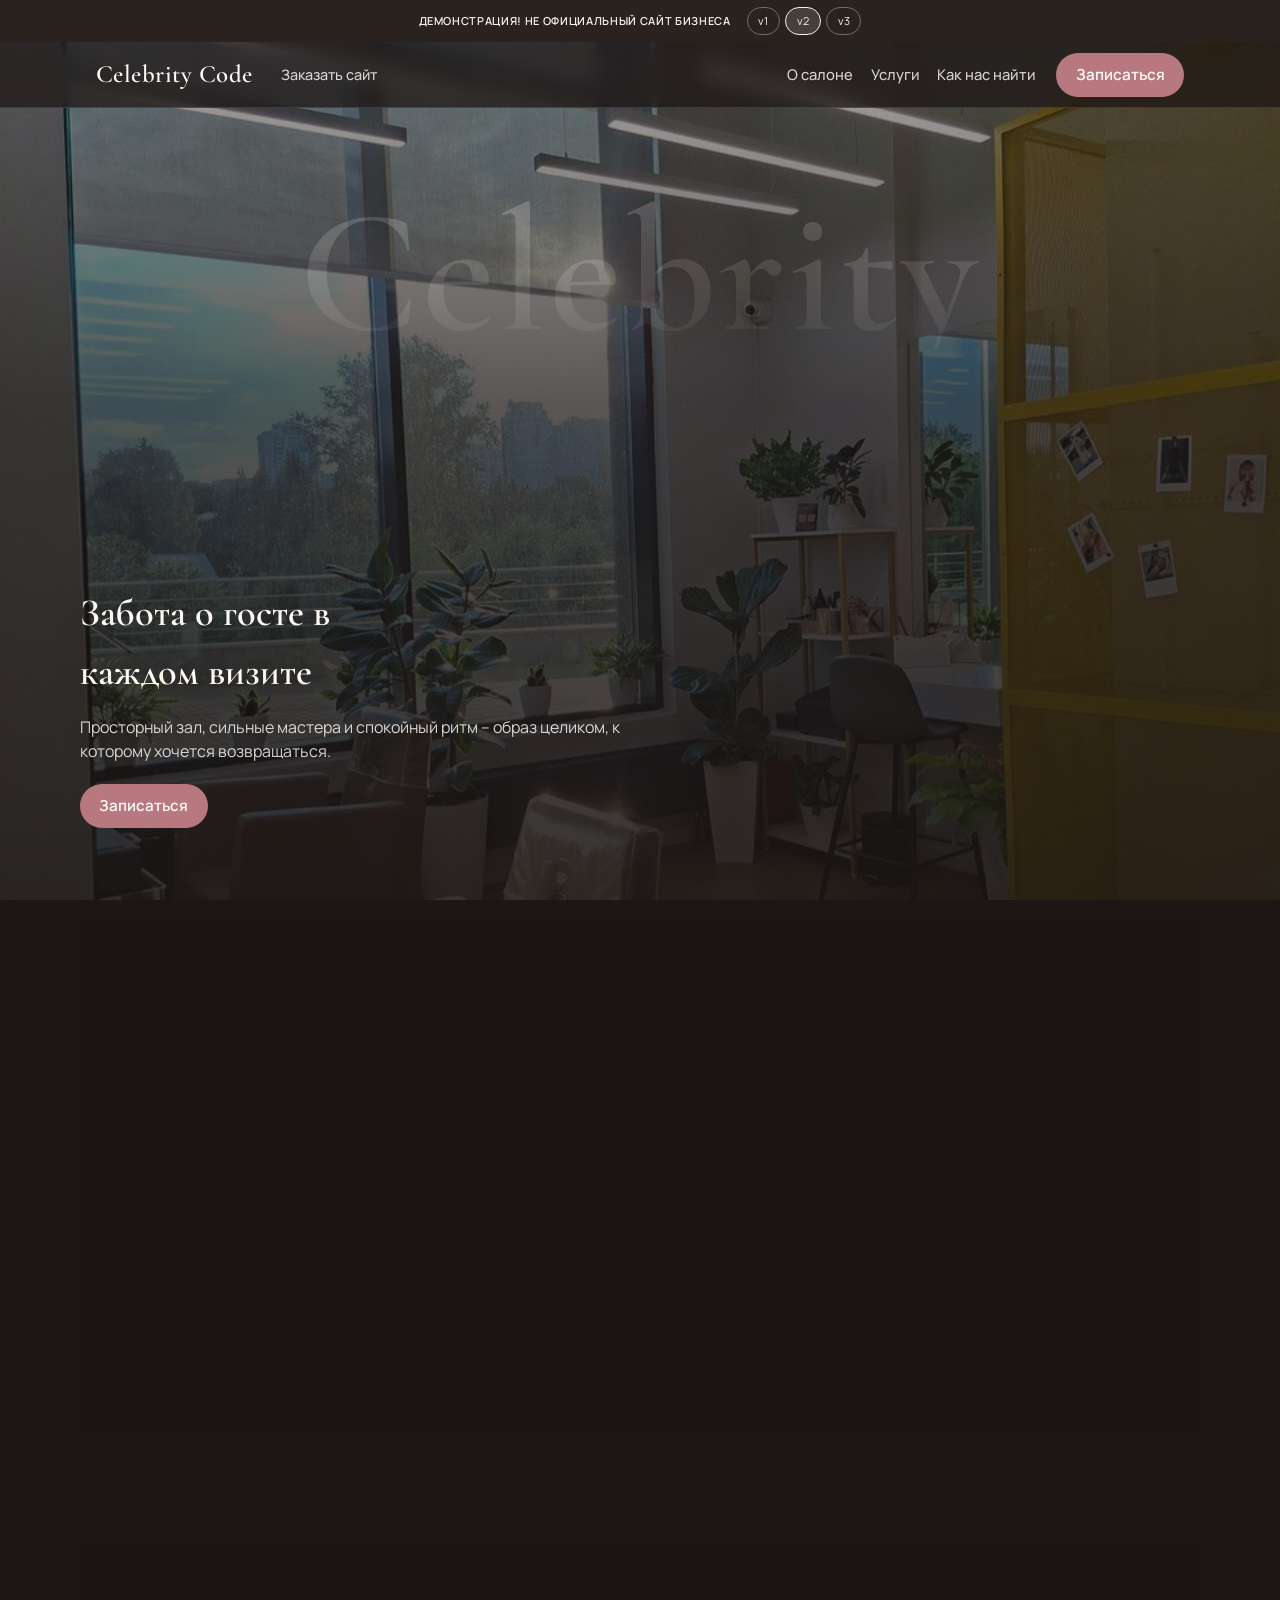
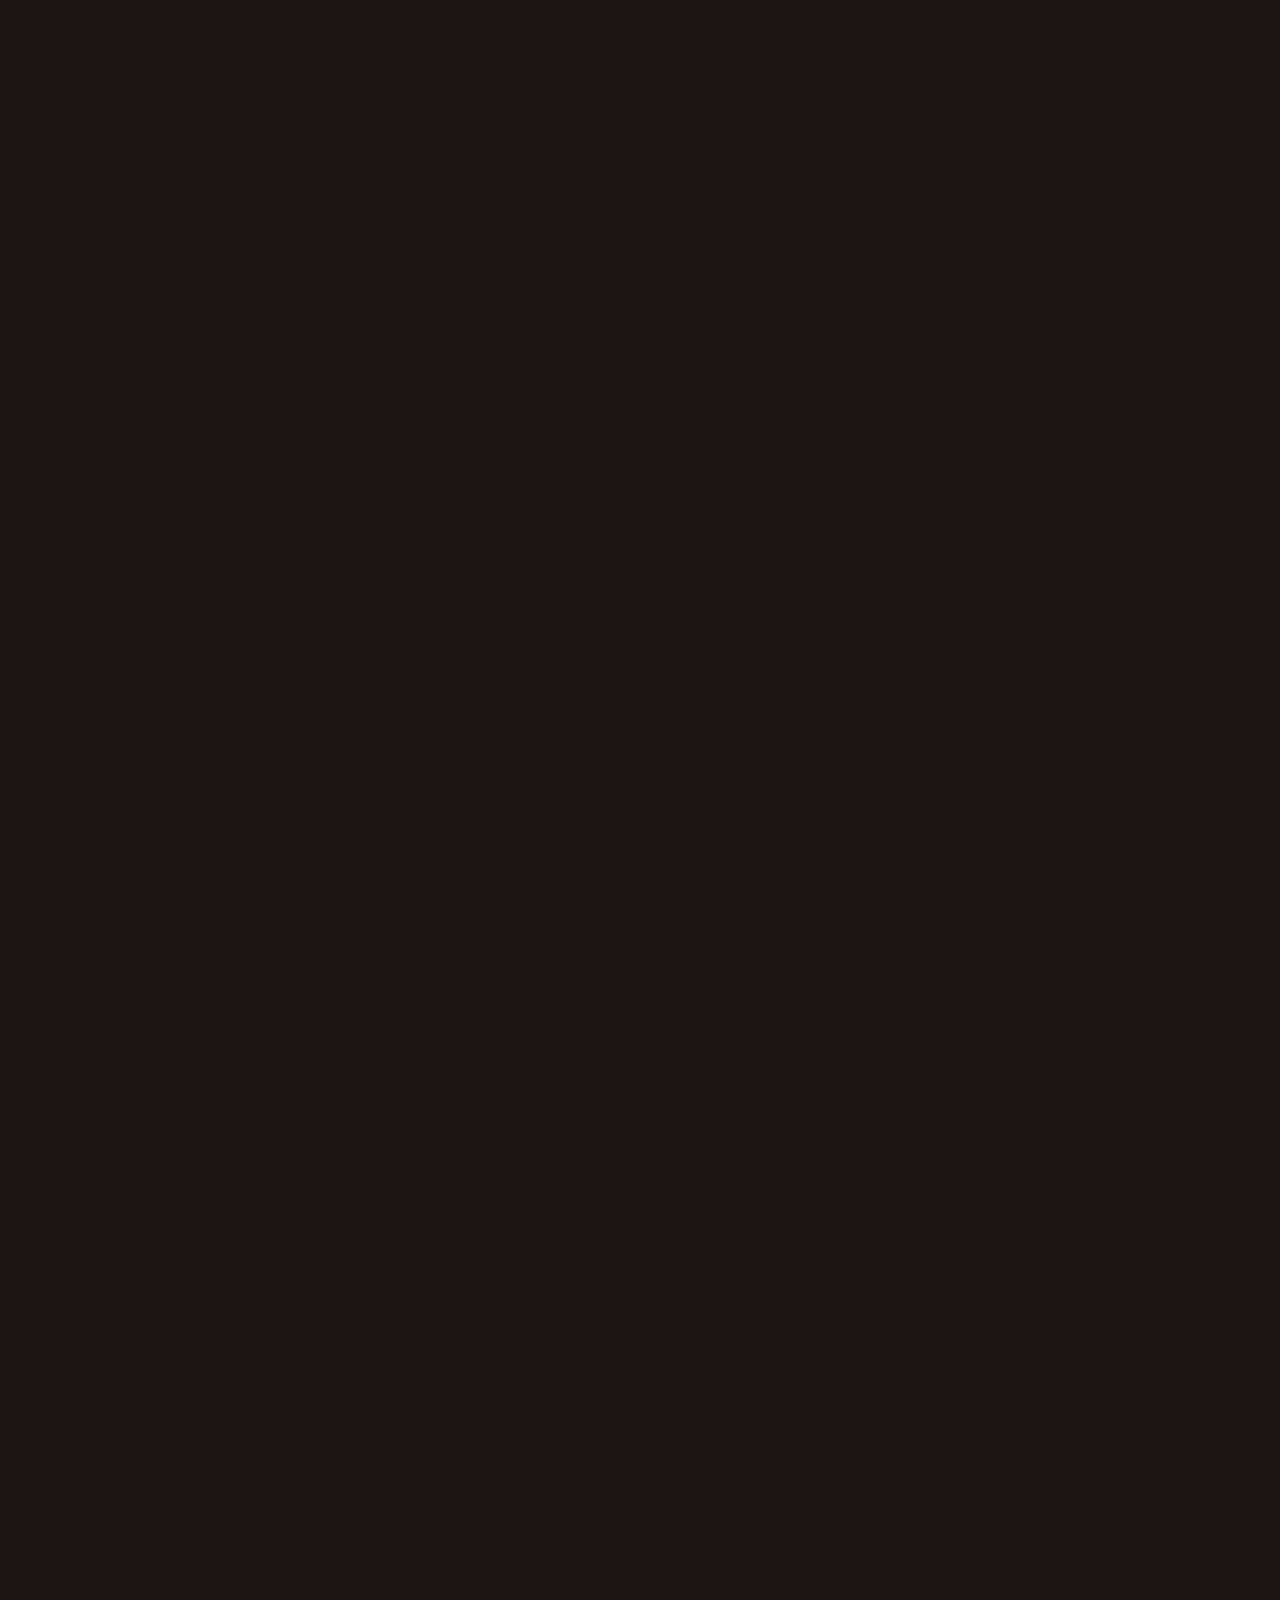
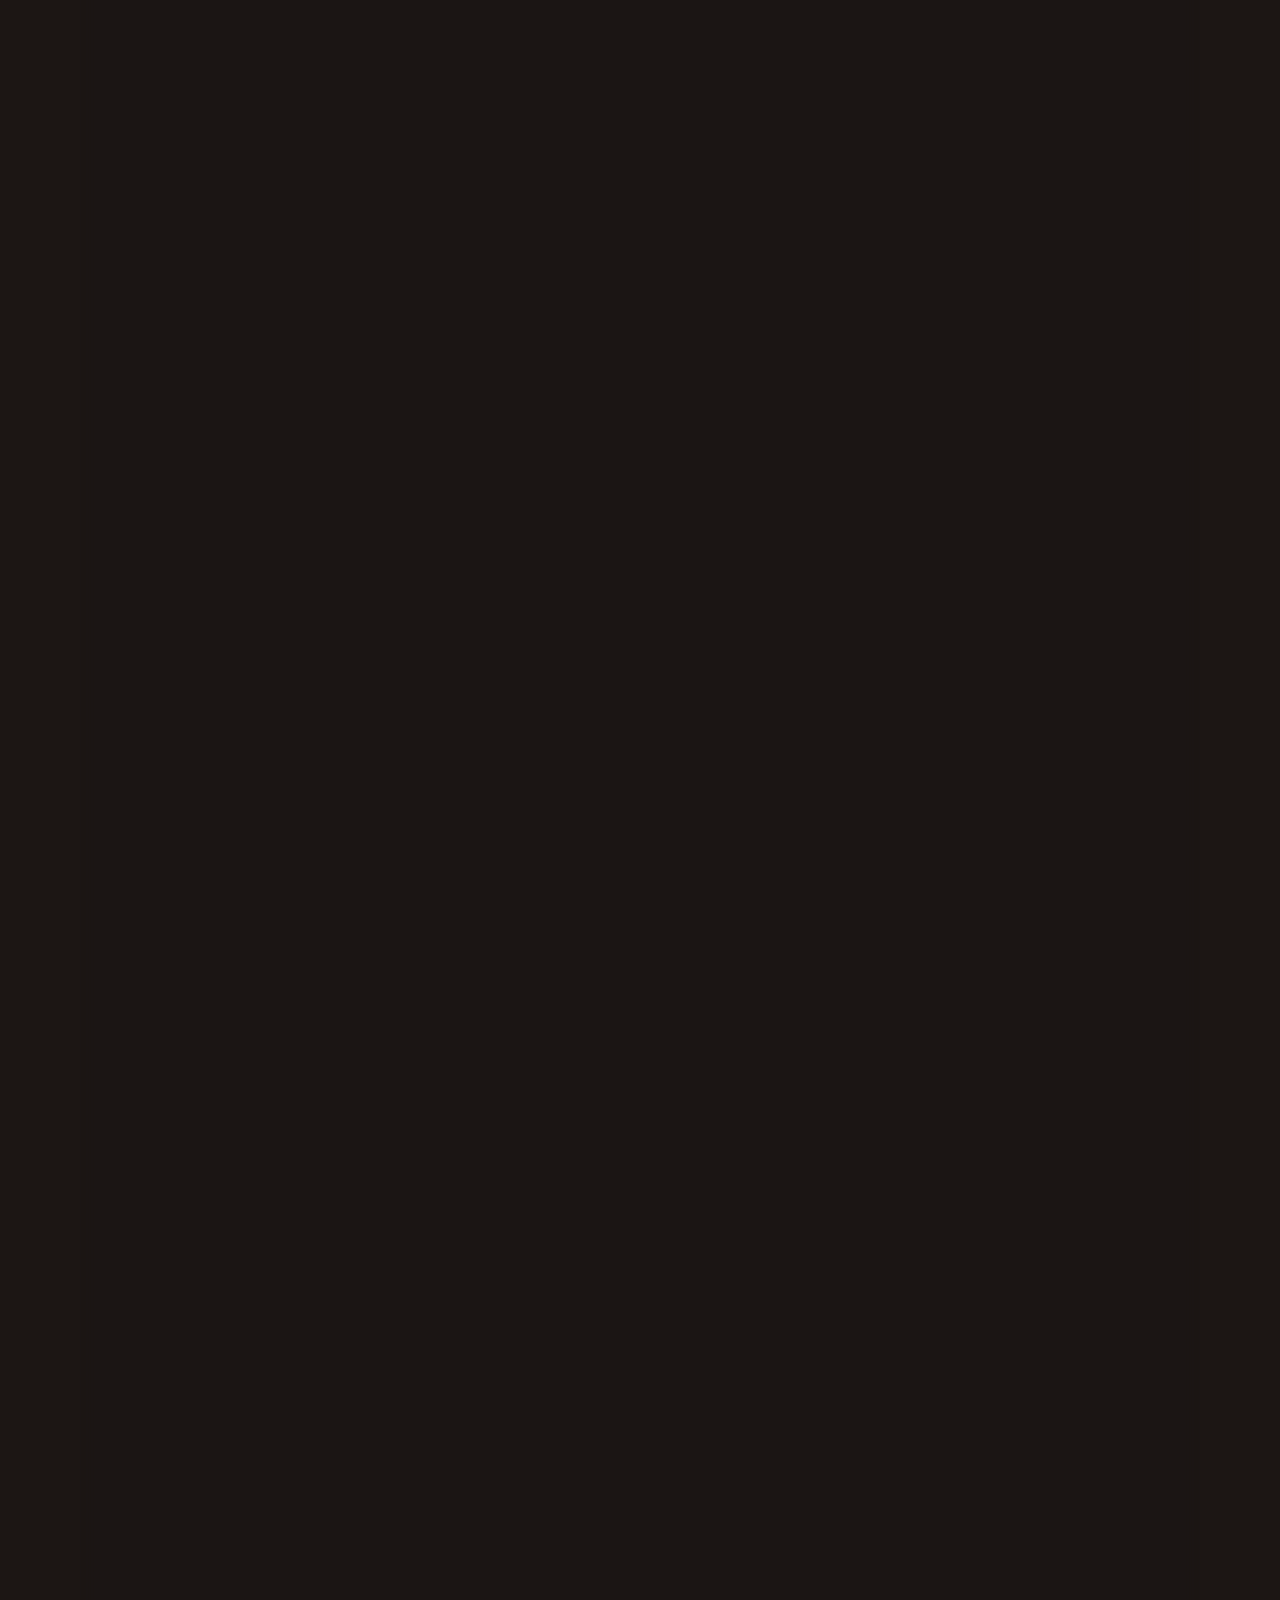
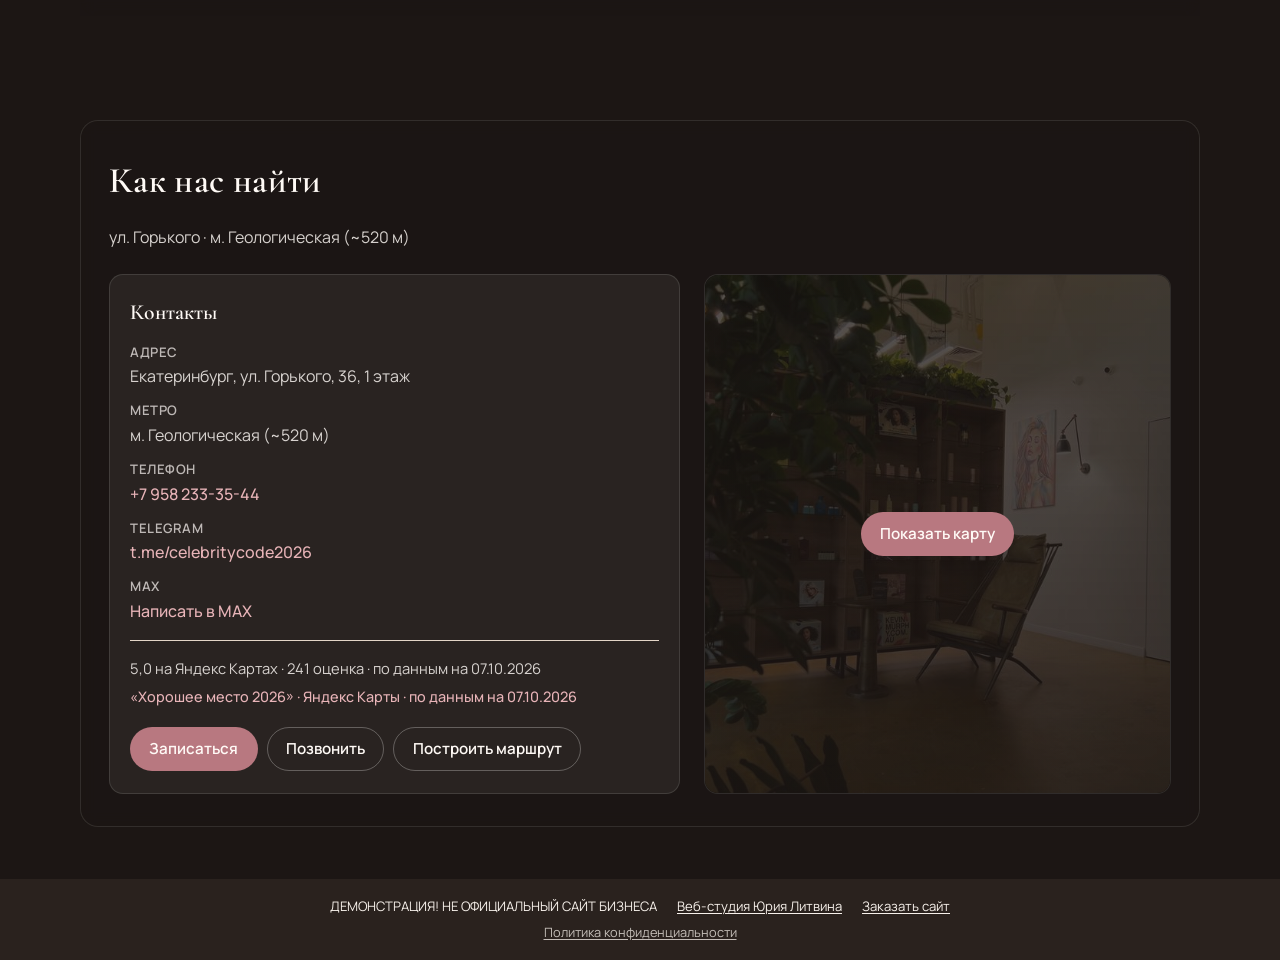
==== commit d30b7cc7: "Demo site" ====
--- a/index.html
+++ b/index.html
@@ -6,30 +6,28 @@
 <meta name="robots" content="noindex, nofollow">
 <title>Celebrity Code · Премиальный салон красоты в Екатеринбурге</title>
 <meta name="description" content="Celebrity Code – премиальный салон красоты в Екатеринбурге на ул. Горького, 36. Окрашивание, стрижки, уходы, брови, макияж, маникюр и педикюр. Запись онлайн.">
-<meta name="theme-color" content="#b87880">
+<meta name="theme-color" content="#1c1614">
 <link rel="icon" sizes="any" href="logos/favicon.ico">
 <link rel="icon" type="image/png" sizes="32x32" href="logos/favicon-32x32.png">
 <link rel="apple-touch-icon" sizes="180x180" href="logos/apple-touch-icon.png">
 <link rel="preload" href="fonts/cormorant-garamond-600-cyrillic.woff2" as="font" type="font/woff2" crossorigin>
-<link rel="preload" href="fonts/manrope-400-cyrillic.woff2" as="font" type="font/woff2" crossorigin>
 <link rel="stylesheet" href="css/fonts.css">
-<link rel="stylesheet" href="css/styles.css">
+<link rel="stylesheet" href="styles.css">
 </head>
 <body>
 <div class="demo-strip" role="note">
   <div class="demo-strip__inner">
     <span class="demo-strip__label">ДЕМОНСТРАЦИЯ! НЕ ОФИЦИАЛЬНЫЙ САЙТ БИЗНЕСА</span>
     <nav class="demo-switch" aria-label="Варианты демо">
-      <a href="index.html" aria-current="page">Основной</a>
-      <a href="v2/">Вариант 2</a>
-      <a href="v3/">Вариант 3</a>
+      <a href="v1/">v1</a>
+      <a href="./" aria-current="page">v2</a>
+      <a href="v3/">v3</a>
     </nav>
   </div>
 </div>
-
 <header class="site-header">
   <div class="header-bar">
-    <a class="signboard" href="index.html">Celebrity Code</a>
+    <a class="signboard" href="./">Celebrity Code</a>
     <a class="order-link" href="https://litviniuv.ru/webstudio/order/?c=h4xt">Заказать сайт</a>
     <ul class="nav-desktop">
       <li><a href="#about">О салоне</a></li>
@@ -42,7 +40,6 @@
     </button>
   </div>
 </header>
-
 <nav class="nav-panel" id="nav-panel" aria-label="Мобильное меню">
   <ul class="nav-panel__list">
     <li><a href="#about">О салоне</a></li>
@@ -55,19 +52,14 @@
     <p><a href="tel:+79582333544">+7 958 233-35-44</a></p>
   </div>
 </nav>
-
 <main>
-  <section class="hero" aria-label="Первый экран">
-    <div class="hero__media">
-      <img src="images/interior-01.jpg" alt="Просторный зал Celebrity Code с панорамными окнами и розовыми шторами" width="960" height="1280" fetchpriority="high">
-    </div>
-    <div class="hero__inner">
-      <p class="hero__eyebrow">Celebrity Code</p>
-      <h1>Премиальный салон красоты в Екатеринбурге</h1>
-      <p class="hero__lead">Окрашивание, стрижки, уходы, брови, макияж, маникюр и педикюр – на уровне, к которому хочется возвращаться. Просторный стильный зал, внимательные администраторы и мастера, к которым возвращаются.</p>
+  <section class="hero-v2" aria-label="Первый экран">
+    <div class="hero-v2__word" aria-hidden="true">Celebrity</div>
+    <div class="hero-v2__inner">
+      <h1>Забота о госте в каждом визите</h1>
+      <p class="hero-v2__lead">Просторный зал, сильные мастера и спокойный ритм – образ целиком, к которому хочется возвращаться.</p>
       <div class="hero__actions">
         <a class="btn btn--accent" href="https://n941778.yclients.com/company/560868/" target="_blank" rel="noopener noreferrer">Записаться</a>
-        <a class="btn btn--light" href="tel:+79582333544">Позвонить</a>
       </div>
     </div>
   </section>
@@ -117,7 +109,7 @@
       <div class="gallery__block">
         <p class="gallery__label">Зал и атмосфера</p>
         <div class="gallery__grid gallery__grid--interiors">
-          <figure><img src="images/interior-02.jpg" alt="Рабочие места у больших окон салона" width="960" height="1280" loading="lazy"></figure>
+          <figure><img src="images/interior-01.jpg" alt="Просторный зал Celebrity Code с панорамными окнами и розовыми шторами" width="960" height="1280" loading="lazy"></figure>
           <figure><img src="images/interior-03.jpg" alt="Ряд станций с мягким светом на потолке" width="960" height="1280" loading="lazy"></figure>
           <figure><img src="images/interior-04.jpg" alt="Зона отдыха с креслом и растениями" width="675" height="900" loading="lazy"></figure>
           <figure><img src="images/interior-05.jpg" alt="Витрина с уходовой косметикой и креслом" width="900" height="675" loading="lazy"></figure>
@@ -155,26 +147,11 @@
         <div class="contacts-card">
           <h3>Контакты</h3>
           <ul class="contacts-list">
-            <li>
-              <strong>Адрес</strong>
-              Екатеринбург, ул. Горького, 36, 1 этаж
-            </li>
-            <li>
-              <strong>Метро</strong>
-              м. Геологическая (~520 м)
-            </li>
-            <li>
-              <strong>Телефон</strong>
-              <a href="tel:+79582333544">+7 958 233-35-44</a>
-            </li>
-            <li>
-              <strong>Telegram</strong>
-              <a href="https://t.me/celebritycode2026" target="_blank" rel="noopener noreferrer">t.me/celebritycode2026</a>
-            </li>
-            <li>
-              <strong>MAX</strong>
-              <a href="https://max.ru/u/f9LHodD0cOIdNxiGwpYgcu-uURk3g34Nb84Rll1ooj0iKbLp18bZekfVQBA" target="_blank" rel="noopener noreferrer">Написать в MAX</a>
-            </li>
+            <li><strong>Адрес</strong> Екатеринбург, ул. Горького, 36, 1 этаж</li>
+            <li><strong>Метро</strong> м. Геологическая (~520 м)</li>
+            <li><strong>Телефон</strong> <a href="tel:+79582333544">+7 958 233-35-44</a></li>
+            <li><strong>Telegram</strong> <a href="https://t.me/celebritycode2026" target="_blank" rel="noopener noreferrer">t.me/celebritycode2026</a></li>
+            <li><strong>MAX</strong> <a href="https://max.ru/u/f9LHodD0cOIdNxiGwpYgcu-uURk3g34Nb84Rll1ooj0iKbLp18bZekfVQBA" target="_blank" rel="noopener noreferrer">Написать в MAX</a></li>
           </ul>
           <p class="rating-line">5,0 на Яндекс Картах · 241 оценка · по данным на 07.10.2026</p>
           <p class="award-line">«Хорошее место 2026» · Яндекс Карты · по данным на 07.10.2026</p>
@@ -184,11 +161,7 @@
             <a class="btn btn--ghost" href="https://yandex.ru/maps/org/celebrity_code/54910618057/" target="_blank" rel="noopener noreferrer">Построить маршрут</a>
           </div>
         </div>
-        <div
-          class="map-wrap"
-          id="map-wrap"
-          data-map-src="https://yandex.ru/map-widget/v1/?ll=60.6073%2C56.8293&amp;z=17&amp;pt=60.6073,56.8293&amp;l=map"
-        >
+        <div class="map-wrap" id="map-wrap" data-map-src="https://yandex.ru/map-widget/v1/?ll=60.6073%2C56.8293&amp;z=17&amp;pt=60.6073,56.8293&amp;l=map">
           <div class="map-placeholder">
             <button class="btn btn--accent" id="show-map" type="button">Показать карту</button>
           </div>
@@ -196,19 +169,17 @@
       </div>
     </div>
   </section>
+
 </main>
-
 <footer class="site-footer">
   <div class="site-footer__inner">
     <span>ДЕМОНСТРАЦИЯ! НЕ ОФИЦИАЛЬНЫЙ САЙТ БИЗНЕСА</span>
     <a href="https://litviniuv.ru/webstudio/">Веб-студия Юрия Литвина</a>
     <a href="https://litviniuv.ru/webstudio/order/?c=h4xt">Заказать сайт</a>
   </div>
-  <div class="footer-privacy">
-    <a href="privacy/">Политика конфиденциальности</a>
-  </div>
+  <div class="footer-privacy"><a href="privacy/">Политика конфиденциальности</a></div>
 </footer>
-
 <script src="js/main.js" defer></script>
+<script src="main.js" defer></script>
 </body>
 </html>
--- a/styles.css
+++ b/styles.css
@@ -0,0 +1,155 @@
+/* Variant 2 · exp_prompts #7 Strong photo behind giant word */
+@import url("../css/styles.css");
+
+:root {
+  --v2-ink: #fffaf6;
+  --v2-muted: rgba(255, 250, 246, 0.82);
+}
+
+html, body {
+  background: #1c1614;
+  color: var(--v2-ink);
+}
+
+body {
+  background-image: linear-gradient(180deg, rgba(28,22,20,0.35) 0%, rgba(28,22,20,0.72) 45%, rgba(28,22,20,0.88) 100%),
+    url("../images/interior-02.jpg");
+  background-size: cover;
+  background-position: center 30%;
+  background-attachment: fixed;
+}
+
+.site-header {
+  background: rgba(28, 22, 20, 0.72);
+  border-bottom-color: rgba(255,250,246,0.12);
+}
+.signboard, .order-link, .nav-desktop a { color: var(--v2-ink); }
+.order-link, .nav-desktop a { color: var(--v2-muted); }
+.menu-toggle {
+  background: rgba(255,250,246,0.08);
+  border-color: rgba(255,250,246,0.25);
+  color: var(--v2-ink);
+}
+.nav-panel {
+  background: #241c19;
+  color: var(--v2-ink);
+}
+.nav-panel__list a {
+  color: var(--v2-ink);
+  border-bottom-color: rgba(255,250,246,0.12);
+}
+.nav-panel__meta { color: var(--v2-muted); }
+.nav-panel__meta a { color: #e8b4b8; }
+
+.hero-v2 {
+  min-height: min(92vh, 760px);
+  display: grid;
+  align-items: end;
+  position: relative;
+  padding: 4rem 1rem 2.5rem;
+  overflow: hidden;
+}
+.hero-v2__word {
+  position: absolute;
+  inset: 12% 0 auto;
+  text-align: center;
+  font-family: var(--font-display);
+  font-weight: 600;
+  font-size: clamp(4.2rem, 18vw, 11rem);
+  line-height: 0.85;
+  letter-spacing: 0.02em;
+  color: transparent;
+  background: linear-gradient(180deg, rgba(255,250,246,0.55), rgba(255,250,246,0.12));
+  -webkit-background-clip: text;
+  background-clip: text;
+  mix-blend-mode: soft-light;
+  pointer-events: none;
+  user-select: none;
+  animation: word-in 1.1s var(--ease) both;
+}
+@keyframes word-in {
+  from { letter-spacing: 0.18em; opacity: 0; filter: blur(8px); }
+  to { letter-spacing: 0.02em; opacity: 1; filter: blur(0); }
+}
+.hero-v2__inner {
+  position: relative;
+  z-index: 1;
+  max-width: var(--max);
+  margin: 0 auto;
+  width: 100%;
+}
+.hero-v2 h1 {
+  font-family: var(--font-display);
+  font-size: clamp(1.7rem, 4vw, 2.4rem);
+  margin: 0 0 0.75rem;
+  font-weight: 600;
+  max-width: 18ch;
+  text-shadow: 0 8px 30px rgba(0,0,0,0.35);
+}
+.hero-v2__lead {
+  margin: 0 0 1.25rem;
+  max-width: 34rem;
+  color: var(--v2-muted);
+  text-shadow: 0 4px 18px rgba(0,0,0,0.35);
+}
+@media (prefers-reduced-motion: reduce) {
+  .hero-v2__word { animation: none; }
+}
+
+.section, .section--soft {
+  background: transparent;
+}
+.section__inner {
+  background: rgba(28, 22, 20, 0.55);
+  border: 1px solid rgba(255,250,246,0.1);
+  border-radius: 18px;
+  padding: 1.5rem 1.15rem;
+  backdrop-filter: blur(8px);
+}
+.section__title, .service-card h3, .contacts-card h3 { color: var(--v2-ink); }
+.section__lead, .prose p, .service-card p, .services-note, .contacts-list li, .rating-line {
+  color: var(--v2-muted);
+}
+.feature-list li, .service-card, .contacts-card {
+  background: rgba(255,250,246,0.06);
+  border-color: rgba(255,250,246,0.12);
+  box-shadow: none;
+  color: var(--v2-ink);
+}
+.contacts-list strong { color: rgba(255,250,246,0.7); }
+.contacts-list a, .services-note a { color: #e8b4b8; }
+.btn--ghost {
+  border-color: rgba(255,250,246,0.28);
+  color: var(--v2-ink);
+}
+.map-wrap {
+  border-color: rgba(255,250,246,0.12);
+  background: rgba(0,0,0,0.25);
+}
+.map-placeholder {
+  background: linear-gradient(180deg, rgba(28,22,20,0.7), rgba(28,22,20,0.85)),
+    url("../images/interior-05.jpg") center/cover;
+}
+.gallery__label { color: rgba(255,250,246,0.55); }
+.gallery__grid figure {
+  clip-path: circle(0% at 50% 50%);
+  animation: none;
+}
+.gallery__grid figure.is-in {
+  animation: circle-open 0.9s var(--ease) forwards;
+}
+@keyframes circle-open {
+  from { clip-path: circle(0% at 50% 50%); }
+  to { clip-path: circle(75% at 50% 50%); }
+}
+@media (prefers-reduced-motion: reduce) {
+  .gallery__grid figure, .gallery__grid figure.is-in {
+    clip-path: none;
+    animation: none;
+  }
+}
+.award-line { color: #e8b4b8; }
+
+@media (min-width: 900px) {
+  .section__inner { padding: 2rem 1.75rem; }
+}
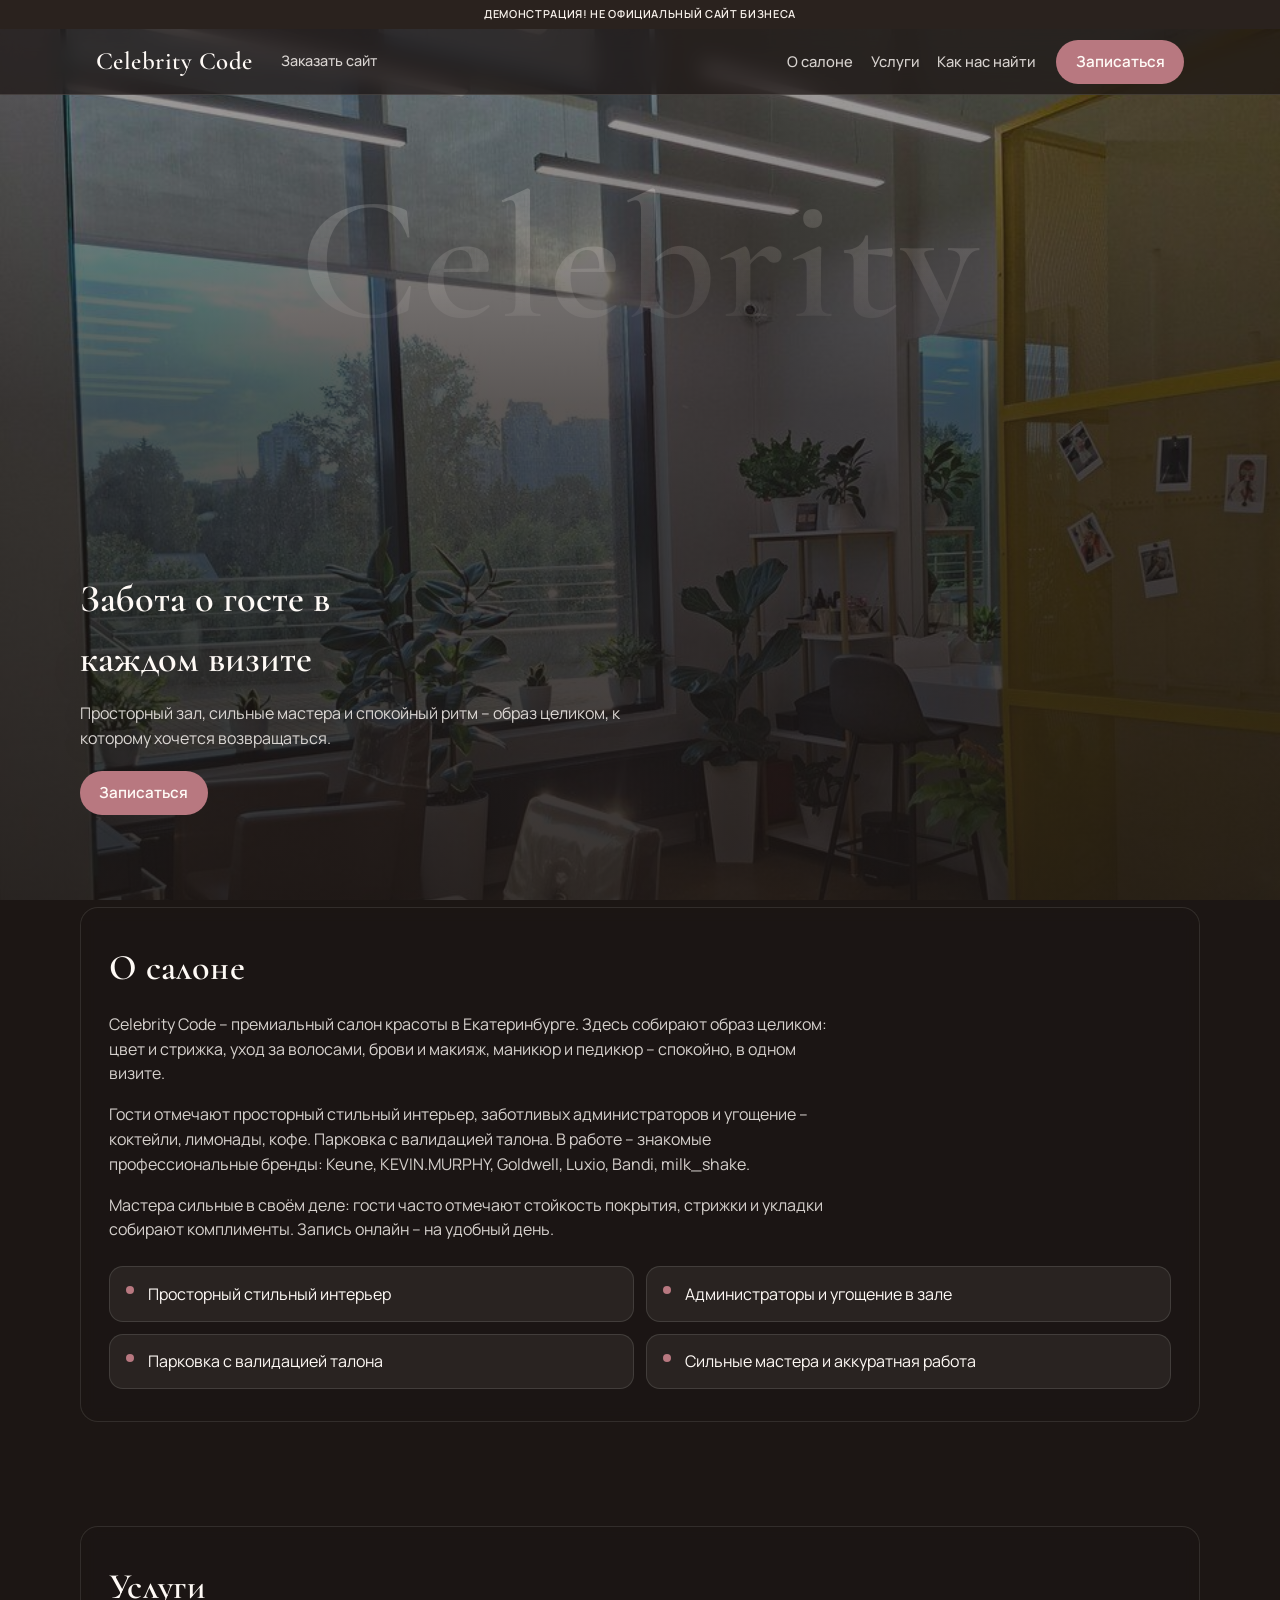
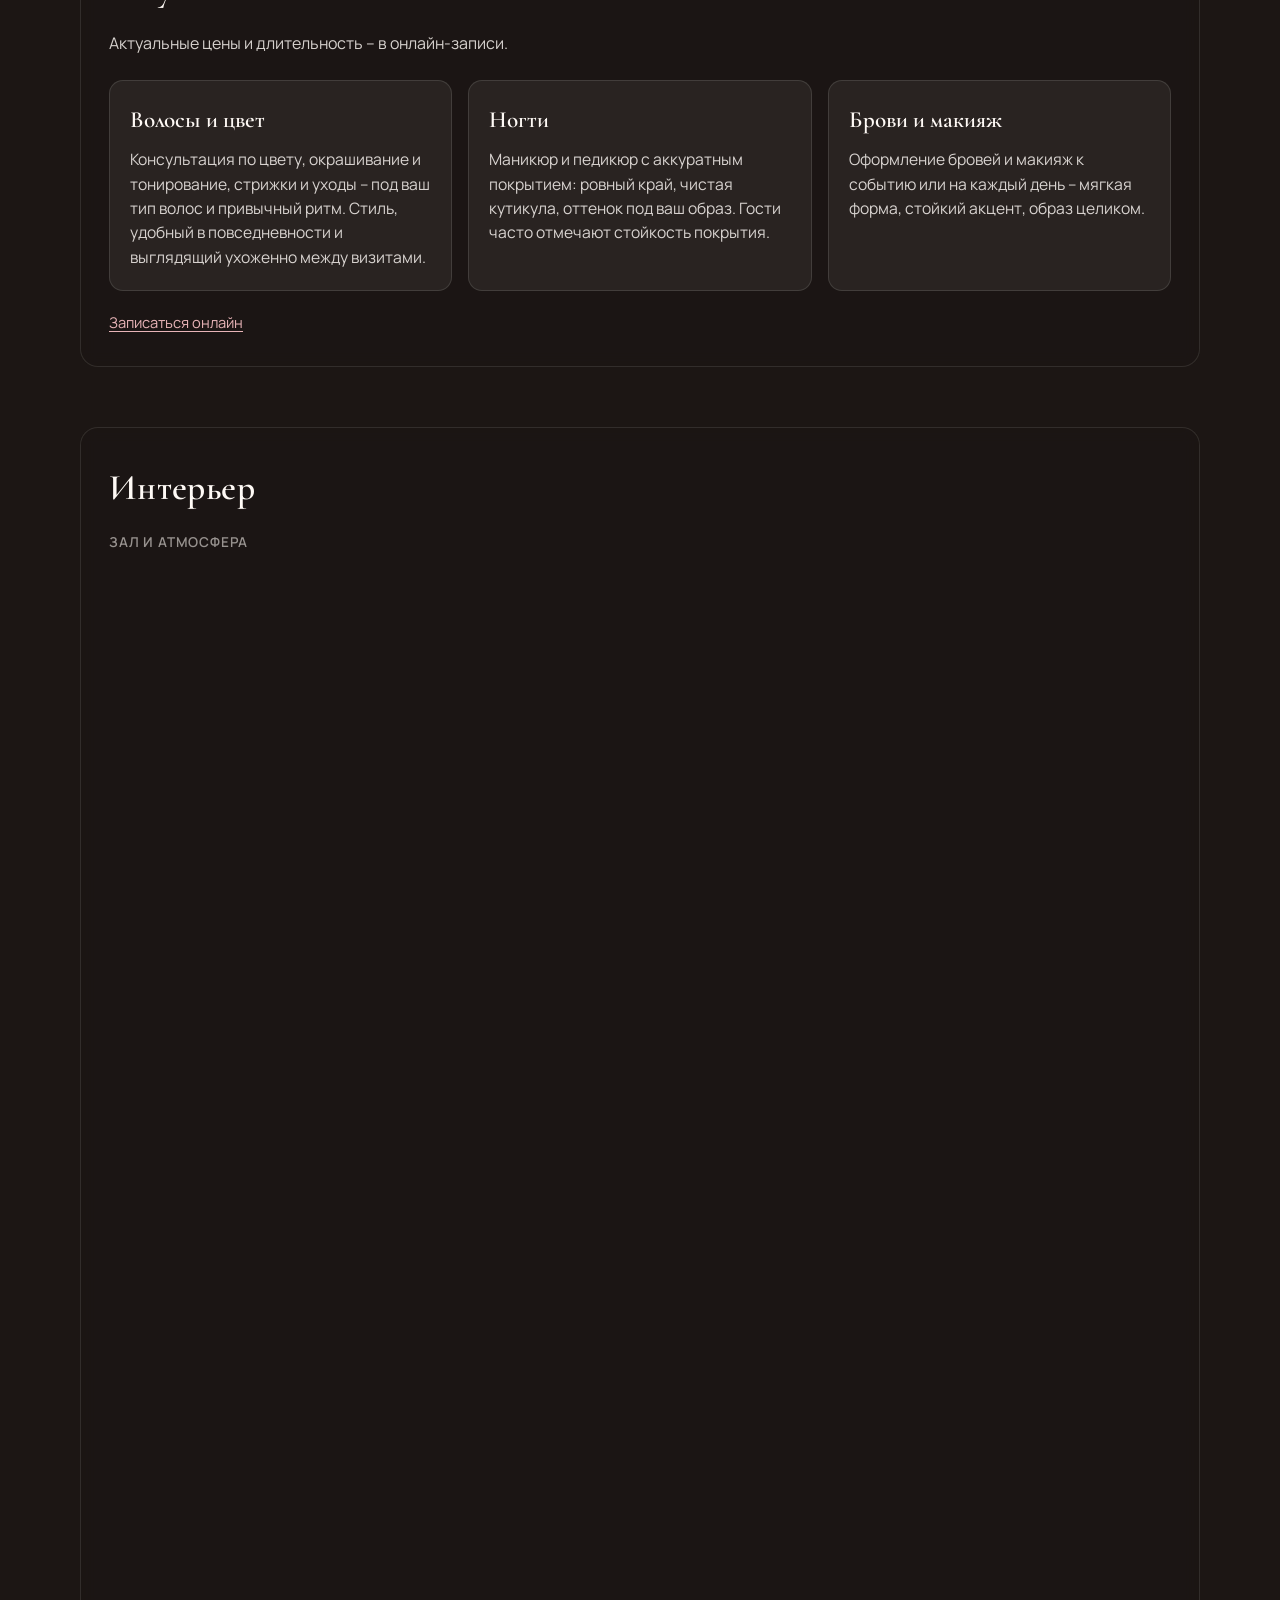
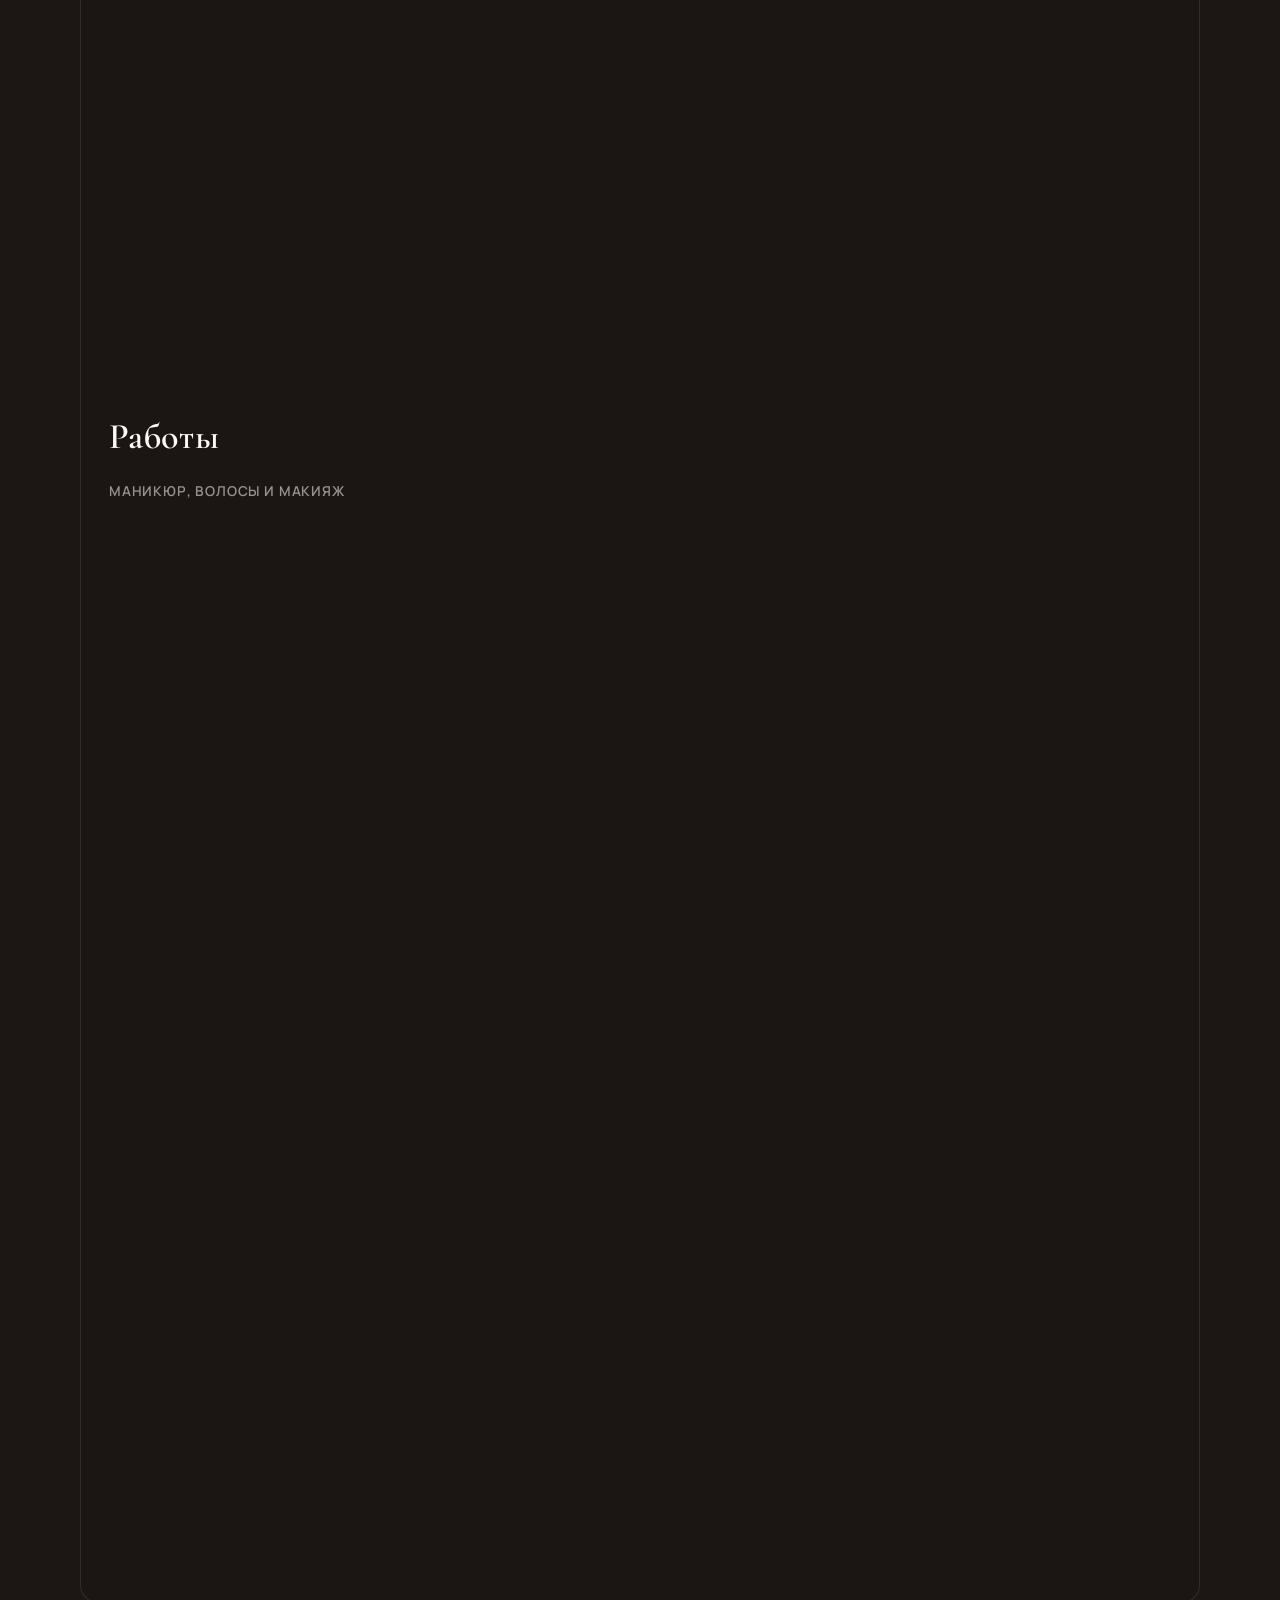
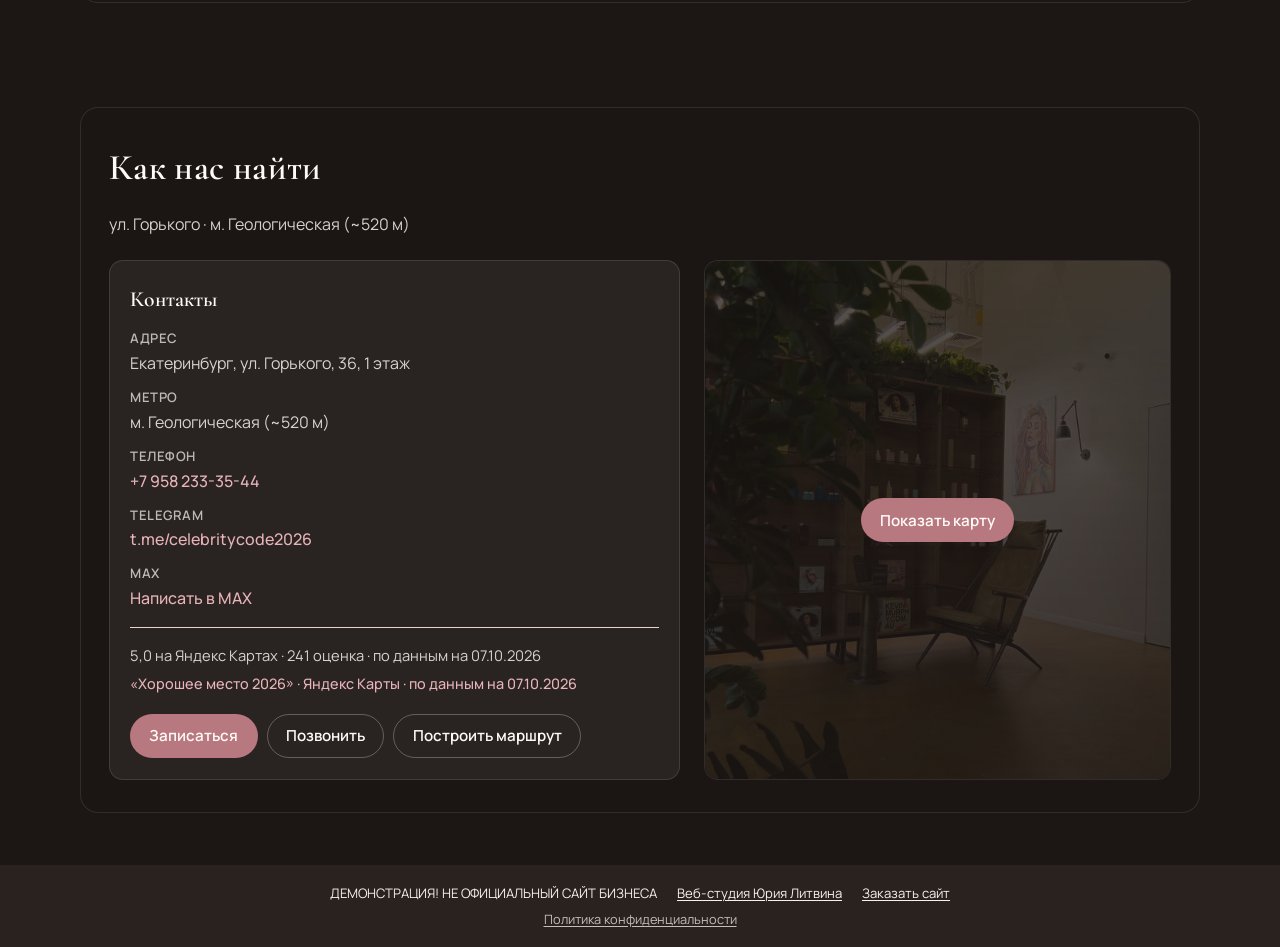
==== commit 91de8a7c: "Demo site" ====
--- a/index.html
+++ b/index.html
@@ -18,11 +18,6 @@
 <div class="demo-strip" role="note">
   <div class="demo-strip__inner">
     <span class="demo-strip__label">ДЕМОНСТРАЦИЯ! НЕ ОФИЦИАЛЬНЫЙ САЙТ БИЗНЕСА</span>
-    <nav class="demo-switch" aria-label="Варианты демо">
-      <a href="v1/">v1</a>
-      <a href="./" aria-current="page">v2</a>
-      <a href="v3/">v3</a>
-    </nav>
   </div>
 </div>
 <header class="site-header">
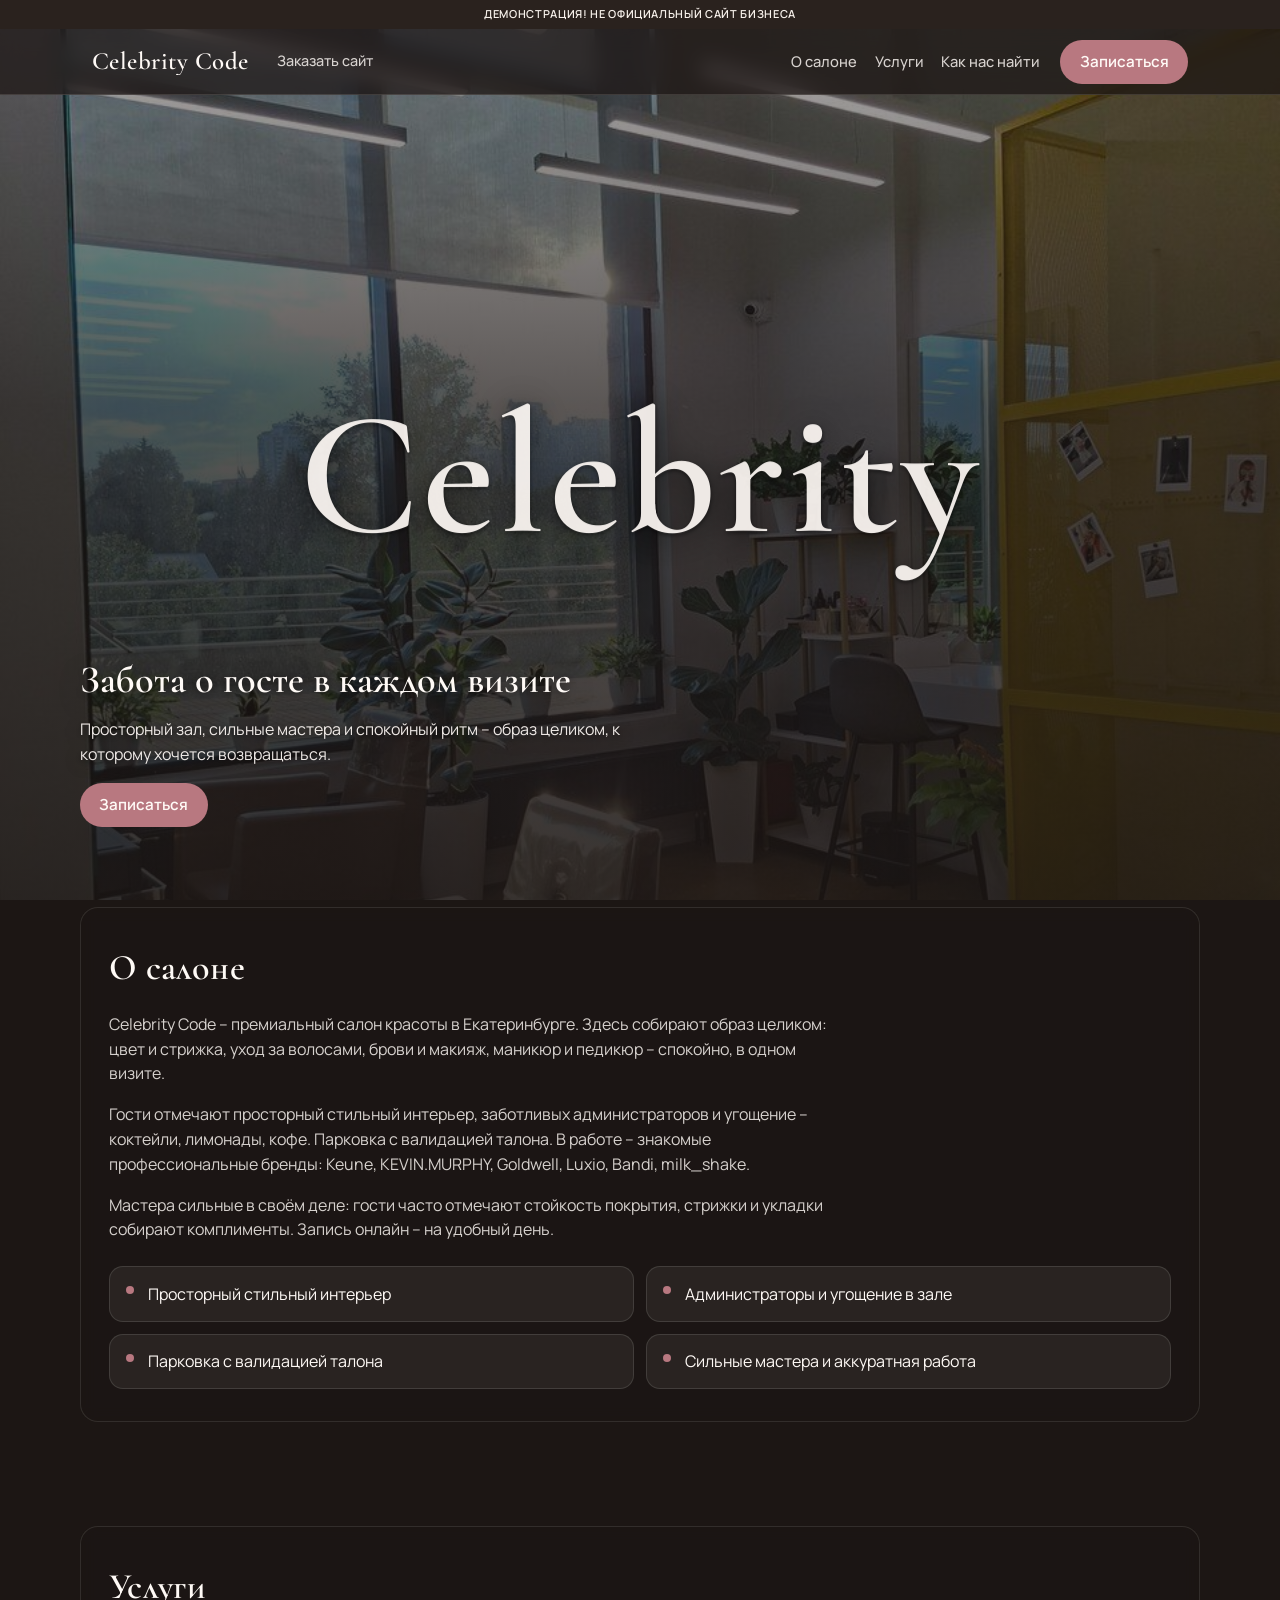
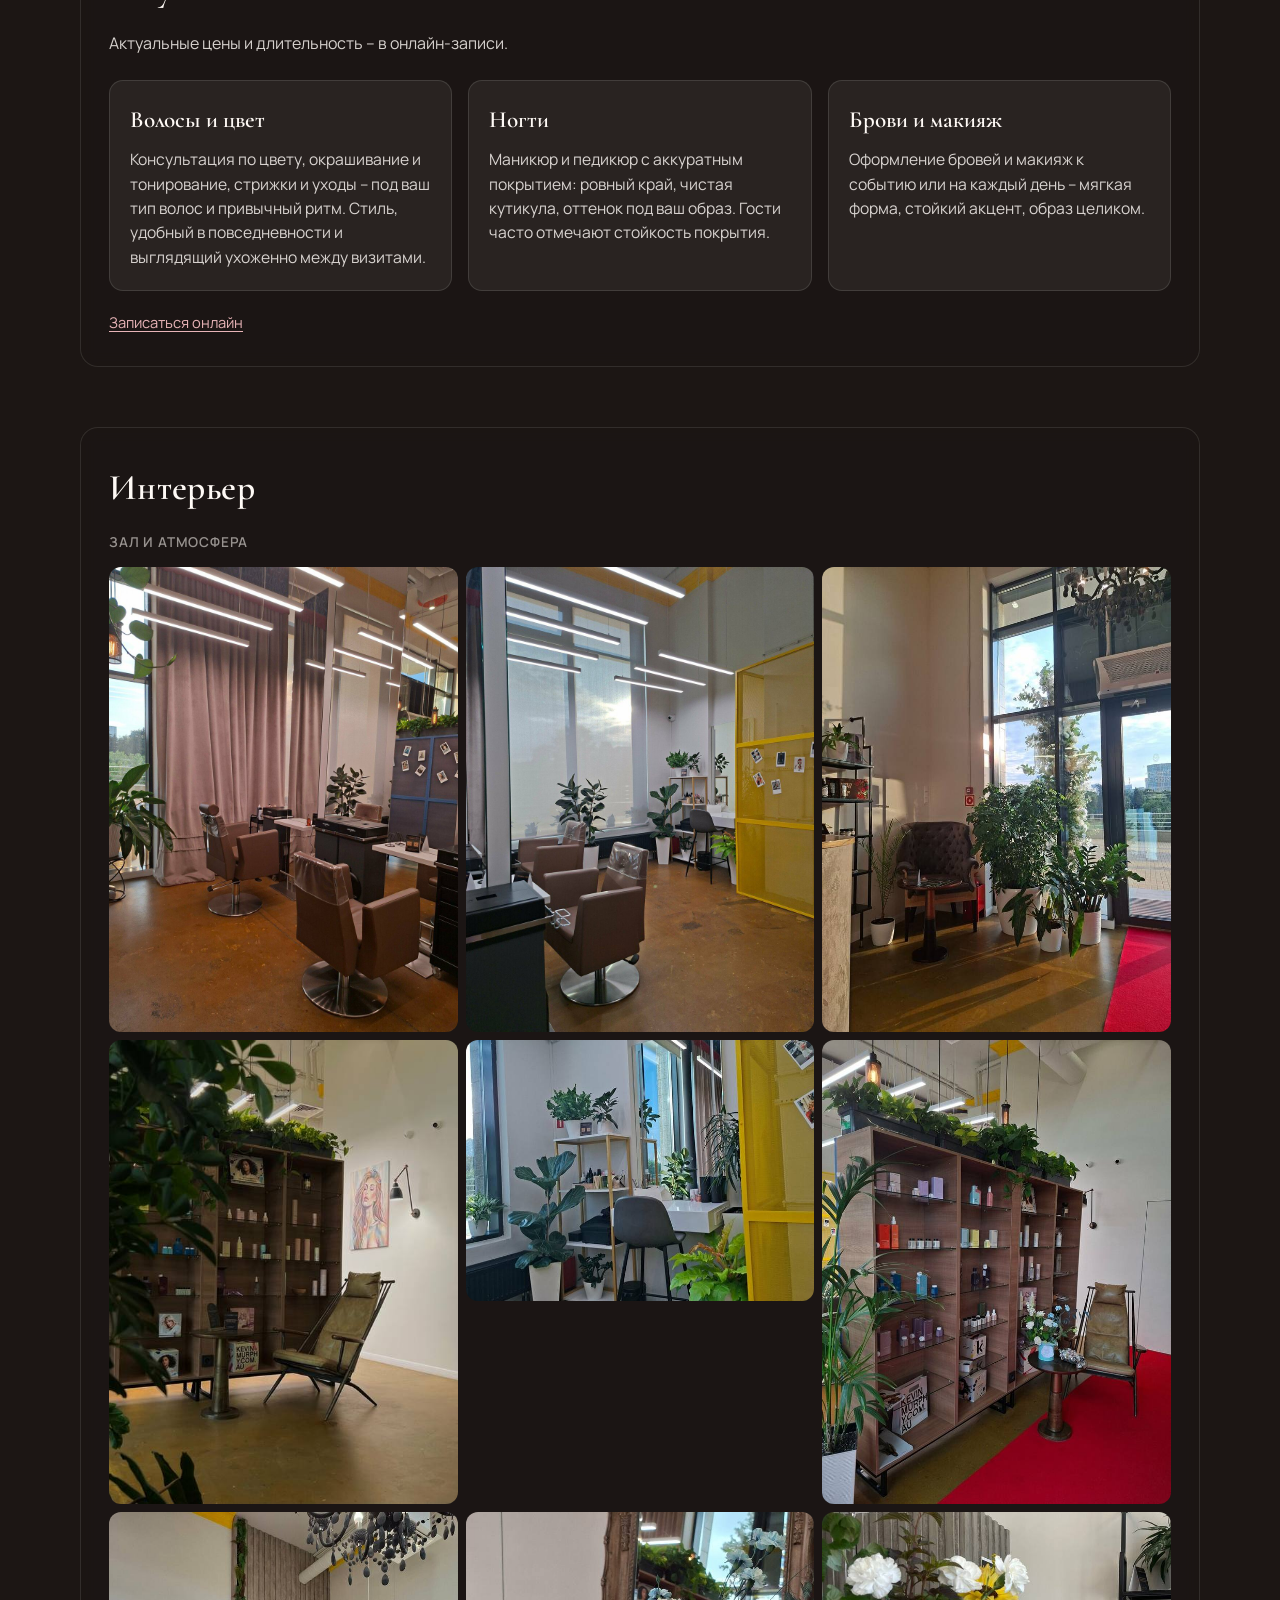
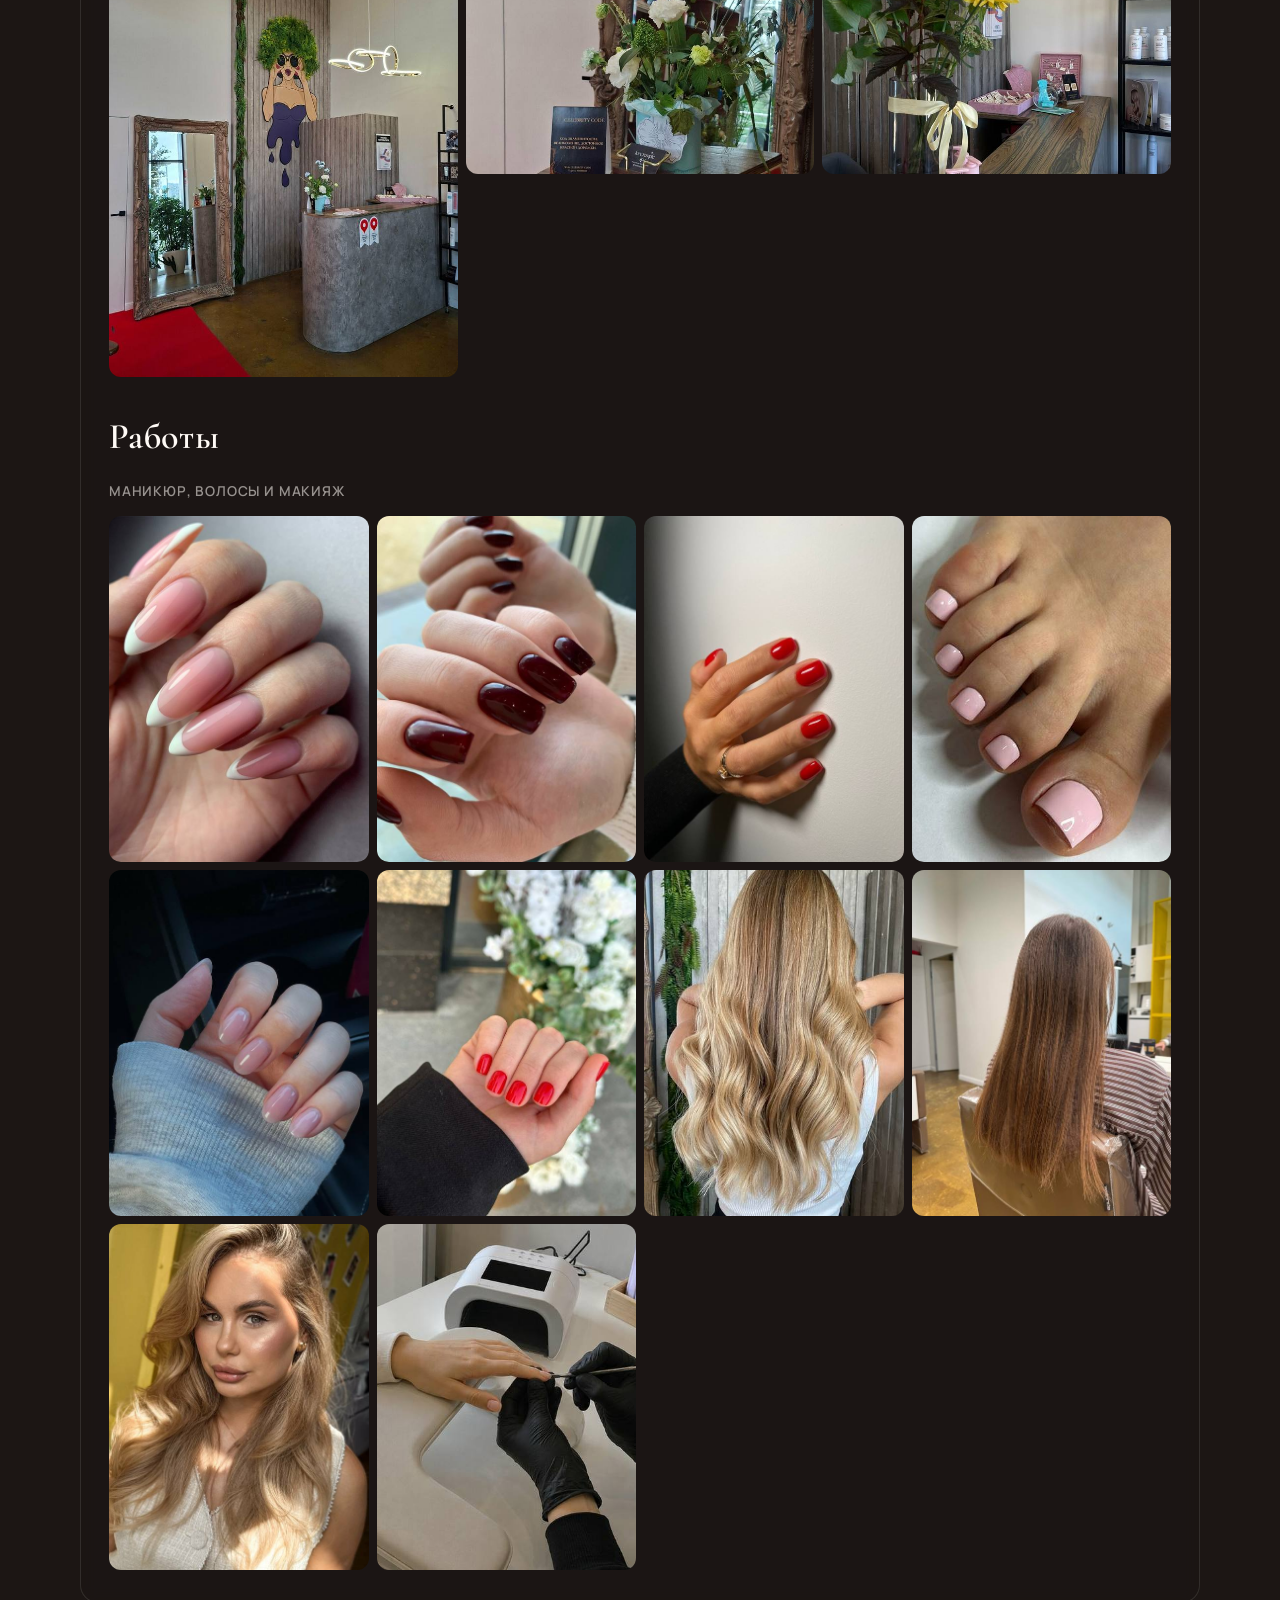
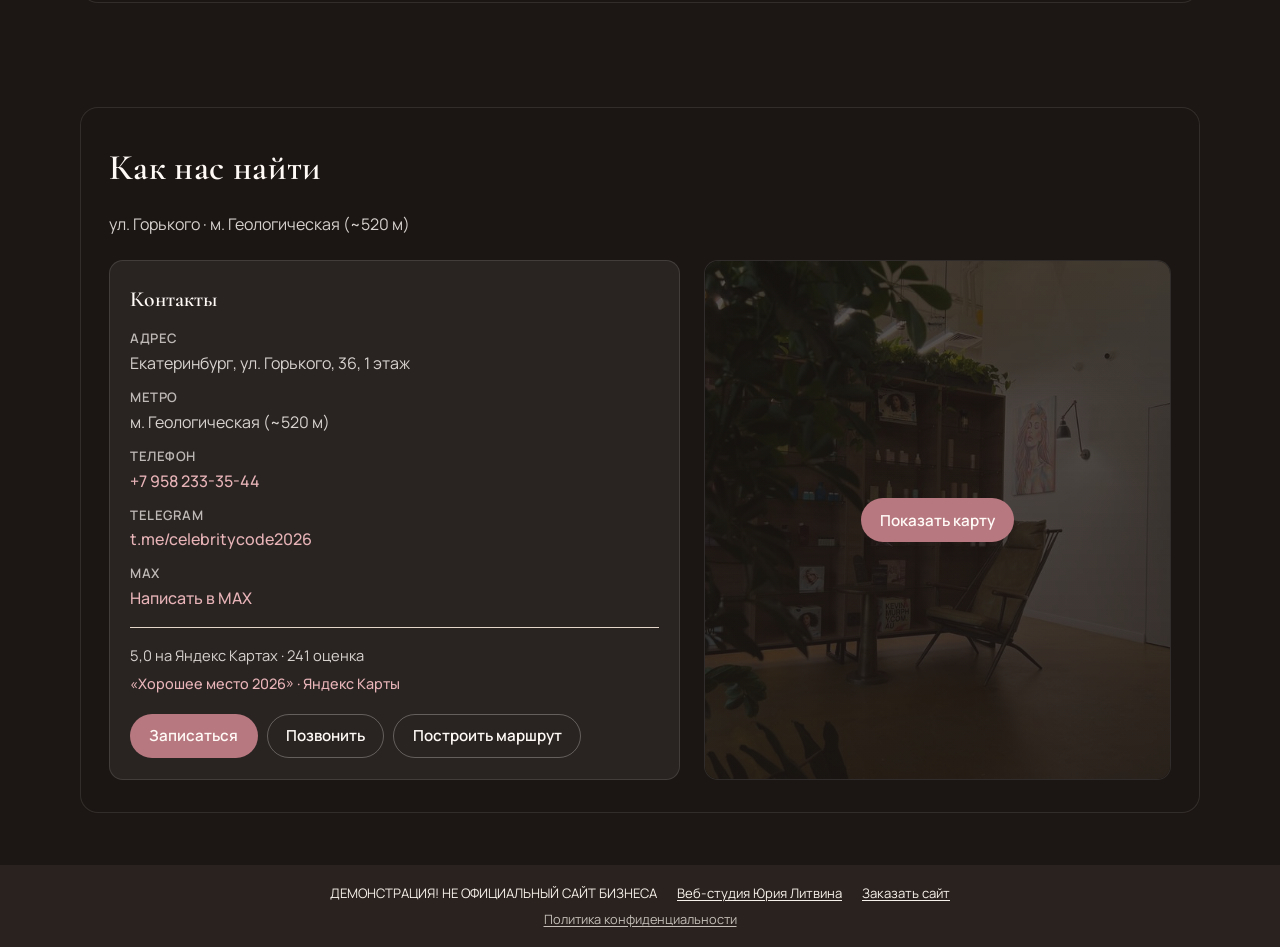
==== commit 25bdd131: "Demo site" ====
--- a/index.html
+++ b/index.html
@@ -148,8 +148,8 @@
             <li><strong>Telegram</strong> <a href="https://t.me/celebritycode2026" target="_blank" rel="noopener noreferrer">t.me/celebritycode2026</a></li>
             <li><strong>MAX</strong> <a href="https://max.ru/u/f9LHodD0cOIdNxiGwpYgcu-uURk3g34Nb84Rll1ooj0iKbLp18bZekfVQBA" target="_blank" rel="noopener noreferrer">Написать в MAX</a></li>
           </ul>
-          <p class="rating-line">5,0 на Яндекс Картах · 241 оценка · по данным на 07.10.2026</p>
-          <p class="award-line">«Хорошее место 2026» · Яндекс Карты · по данным на 07.10.2026</p>
+          <p class="rating-line">5,0 на Яндекс Картах · 241 оценка</p>
+          <p class="award-line">«Хорошее место 2026» · Яндекс Карты</p>
           <div class="contacts-actions">
             <a class="btn btn--accent" href="https://n941778.yclients.com/company/560868/" target="_blank" rel="noopener noreferrer">Записаться</a>
             <a class="btn btn--ghost" href="tel:+79582333544">Позвонить</a>
--- a/styles.css
+++ b/styles.css
@@ -1,5 +1,5 @@
 /* Variant 2 · exp_prompts #7 Strong photo behind giant word */
-@import url("../css/styles.css");
+@import url("css/styles.css");
 
 :root {
   --v2-ink: #fffaf6;
@@ -13,7 +13,7 @@
 
 body {
   background-image: linear-gradient(180deg, rgba(28,22,20,0.35) 0%, rgba(28,22,20,0.72) 45%, rgba(28,22,20,0.88) 100%),
-    url("../images/interior-02.jpg");
+    url("images/interior-02.jpg");
   background-size: cover;
   background-position: center 30%;
   background-attachment: fixed;
@@ -46,30 +46,47 @@
   display: grid;
   align-items: end;
   position: relative;
-  padding: 4rem 1rem 2.5rem;
+  padding: 5.5rem 1rem 1.75rem;
   overflow: hidden;
+  width: 100%;
+  max-width: 100%;
+  overflow-x: clip;
 }
 .hero-v2__word {
   position: absolute;
-  inset: 12% 0 auto;
+  top: 50%;
+  left: 50%;
+  right: auto;
+  width: 100%;
+  max-width: 100%;
+  transform: translate(-50%, -50%);
+  overflow-x: clip;
+  overflow-y: visible;
+  box-sizing: border-box;
   text-align: center;
   font-family: var(--font-display);
   font-weight: 600;
-  font-size: clamp(4.2rem, 18vw, 11rem);
-  line-height: 0.85;
+  font-size: clamp(3.4rem, 16vw, 11rem);
+  line-height: 1.05;
+  padding-block: 0.06em;
   letter-spacing: 0.02em;
-  color: transparent;
-  background: linear-gradient(180deg, rgba(255,250,246,0.55), rgba(255,250,246,0.12));
-  -webkit-background-clip: text;
-  background-clip: text;
-  mix-blend-mode: soft-light;
+  color: #fffaf6;
+  background: none;
+  -webkit-background-clip: unset;
+  background-clip: unset;
+  text-shadow:
+    0 2px 4px rgba(0, 0, 0, 0.55),
+    0 8px 28px rgba(0, 0, 0, 0.45),
+    0 0 40px rgba(28, 22, 20, 0.35);
+  mix-blend-mode: normal;
+  opacity: 0.92;
   pointer-events: none;
   user-select: none;
   animation: word-in 1.1s var(--ease) both;
 }
 @keyframes word-in {
-  from { letter-spacing: 0.18em; opacity: 0; filter: blur(8px); }
-  to { letter-spacing: 0.02em; opacity: 1; filter: blur(0); }
+  from { letter-spacing: 0.08em; opacity: 0; filter: blur(8px); }
+  to { letter-spacing: 0.02em; opacity: 0.92; filter: blur(0); }
 }
 .hero-v2__inner {
   position: relative;
@@ -80,17 +97,19 @@
 }
 .hero-v2 h1 {
   font-family: var(--font-display);
-  font-size: clamp(1.7rem, 4vw, 2.4rem);
-  margin: 0 0 0.75rem;
+  font-size: clamp(1.05rem, 4.6vw, 2.4rem);
+  margin: 0 0 0.45rem;
   font-weight: 600;
-  max-width: 18ch;
-  text-shadow: 0 8px 30px rgba(0,0,0,0.35);
+  max-width: none;
+  white-space: nowrap;
+  color: #fffaf6;
+  text-shadow: 0 2px 8px rgba(0,0,0,0.55), 0 8px 30px rgba(0,0,0,0.4);
 }
 .hero-v2__lead {
-  margin: 0 0 1.25rem;
+  margin: 0 0 1rem;
   max-width: 34rem;
-  color: var(--v2-muted);
-  text-shadow: 0 4px 18px rgba(0,0,0,0.35);
+  color: rgba(255, 250, 246, 0.92);
+  text-shadow: 0 2px 6px rgba(0,0,0,0.5), 0 4px 18px rgba(0,0,0,0.35);
 }
 @media (prefers-reduced-motion: reduce) {
   .hero-v2__word { animation: none; }
@@ -128,14 +147,19 @@
 }
 .map-placeholder {
   background: linear-gradient(180deg, rgba(28,22,20,0.7), rgba(28,22,20,0.85)),
-    url("../images/interior-05.jpg") center/cover;
+    url("images/interior-05.jpg") center/cover;
 }
 .gallery__label { color: rgba(255,250,246,0.55); }
+
+/* Progressive enhancement: figures visible by default; clip only when JS opts in */
 .gallery__grid figure {
-  clip-path: circle(0% at 50% 50%);
+  clip-path: none;
   animation: none;
 }
-.gallery__grid figure.is-in {
+.js-reveal .gallery__grid figure:not(.is-in) {
+  clip-path: circle(0% at 50% 50%);
+}
+.js-reveal .gallery__grid figure.is-in {
   animation: circle-open 0.9s var(--ease) forwards;
 }
 @keyframes circle-open {
@@ -143,7 +167,9 @@
   to { clip-path: circle(75% at 50% 50%); }
 }
 @media (prefers-reduced-motion: reduce) {
-  .gallery__grid figure, .gallery__grid figure.is-in {
+  .gallery__grid figure,
+  .js-reveal .gallery__grid figure:not(.is-in),
+  .js-reveal .gallery__grid figure.is-in {
     clip-path: none;
     animation: none;
   }
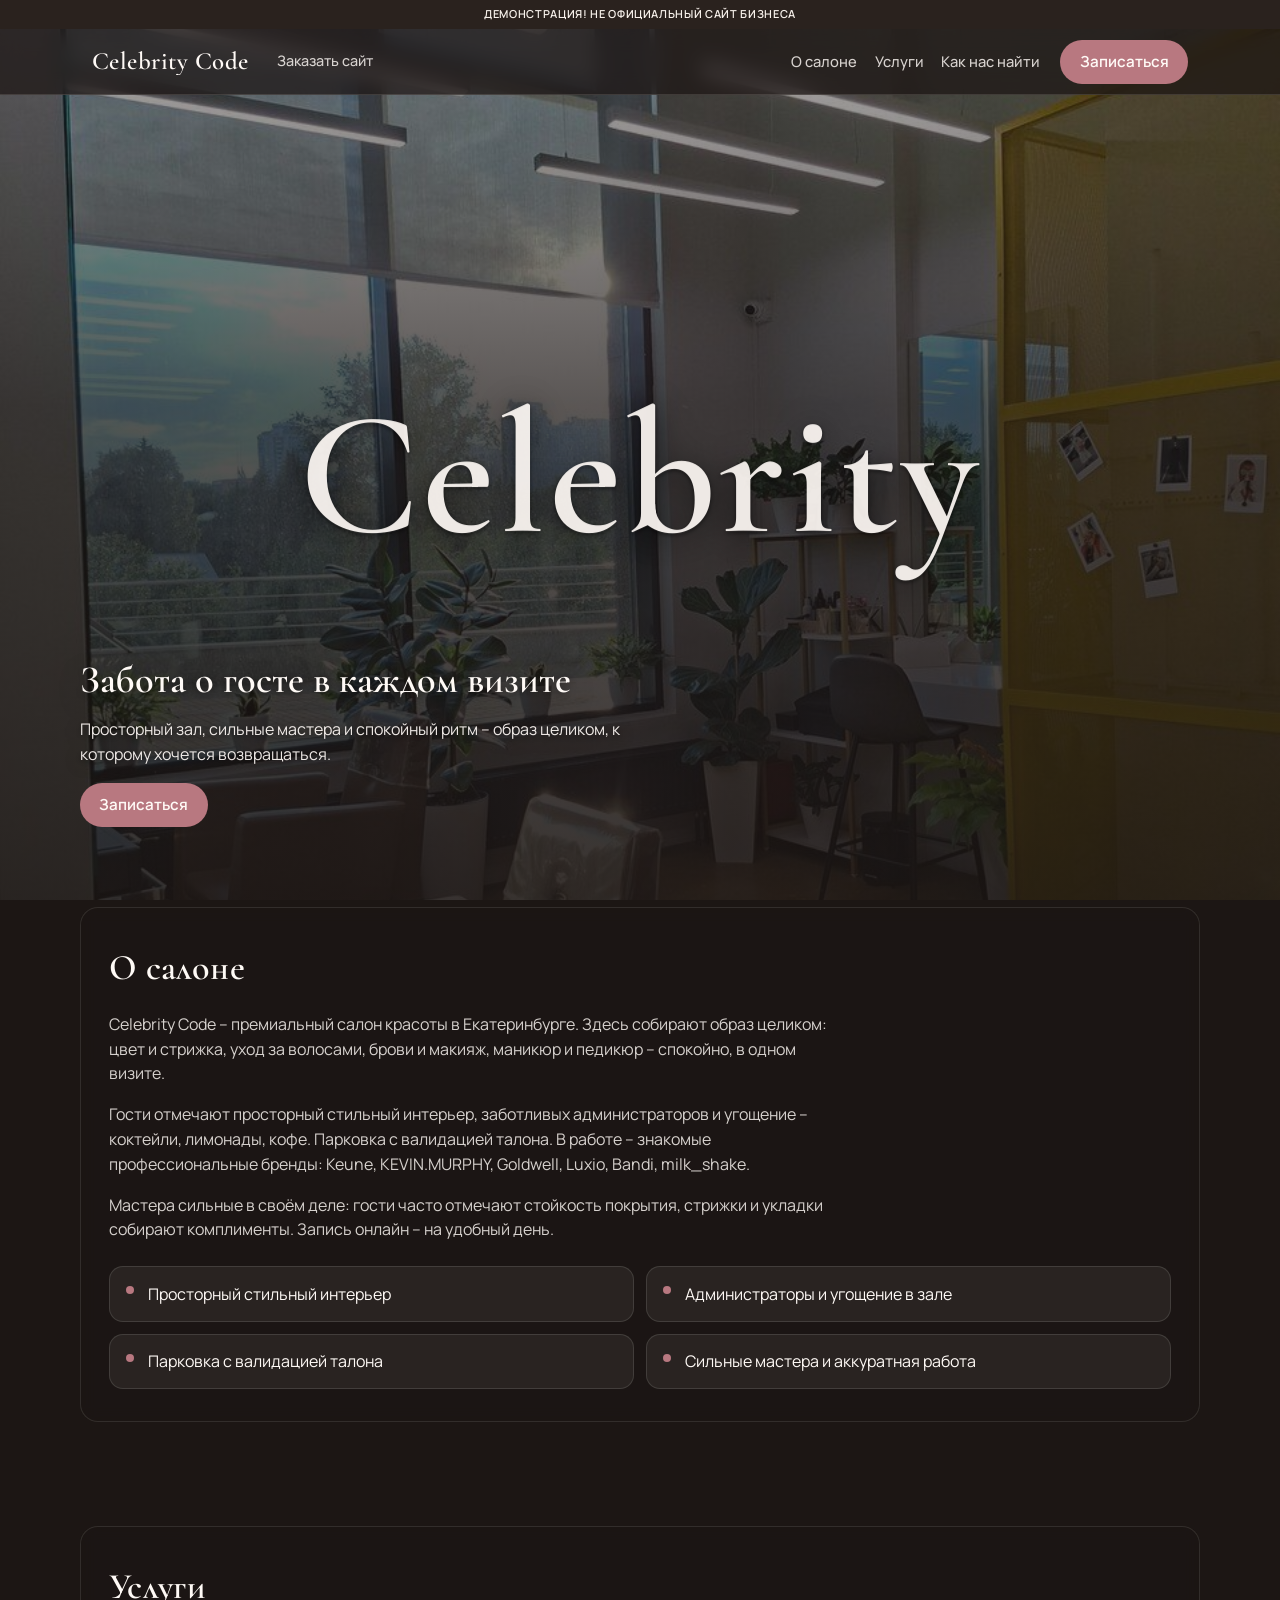
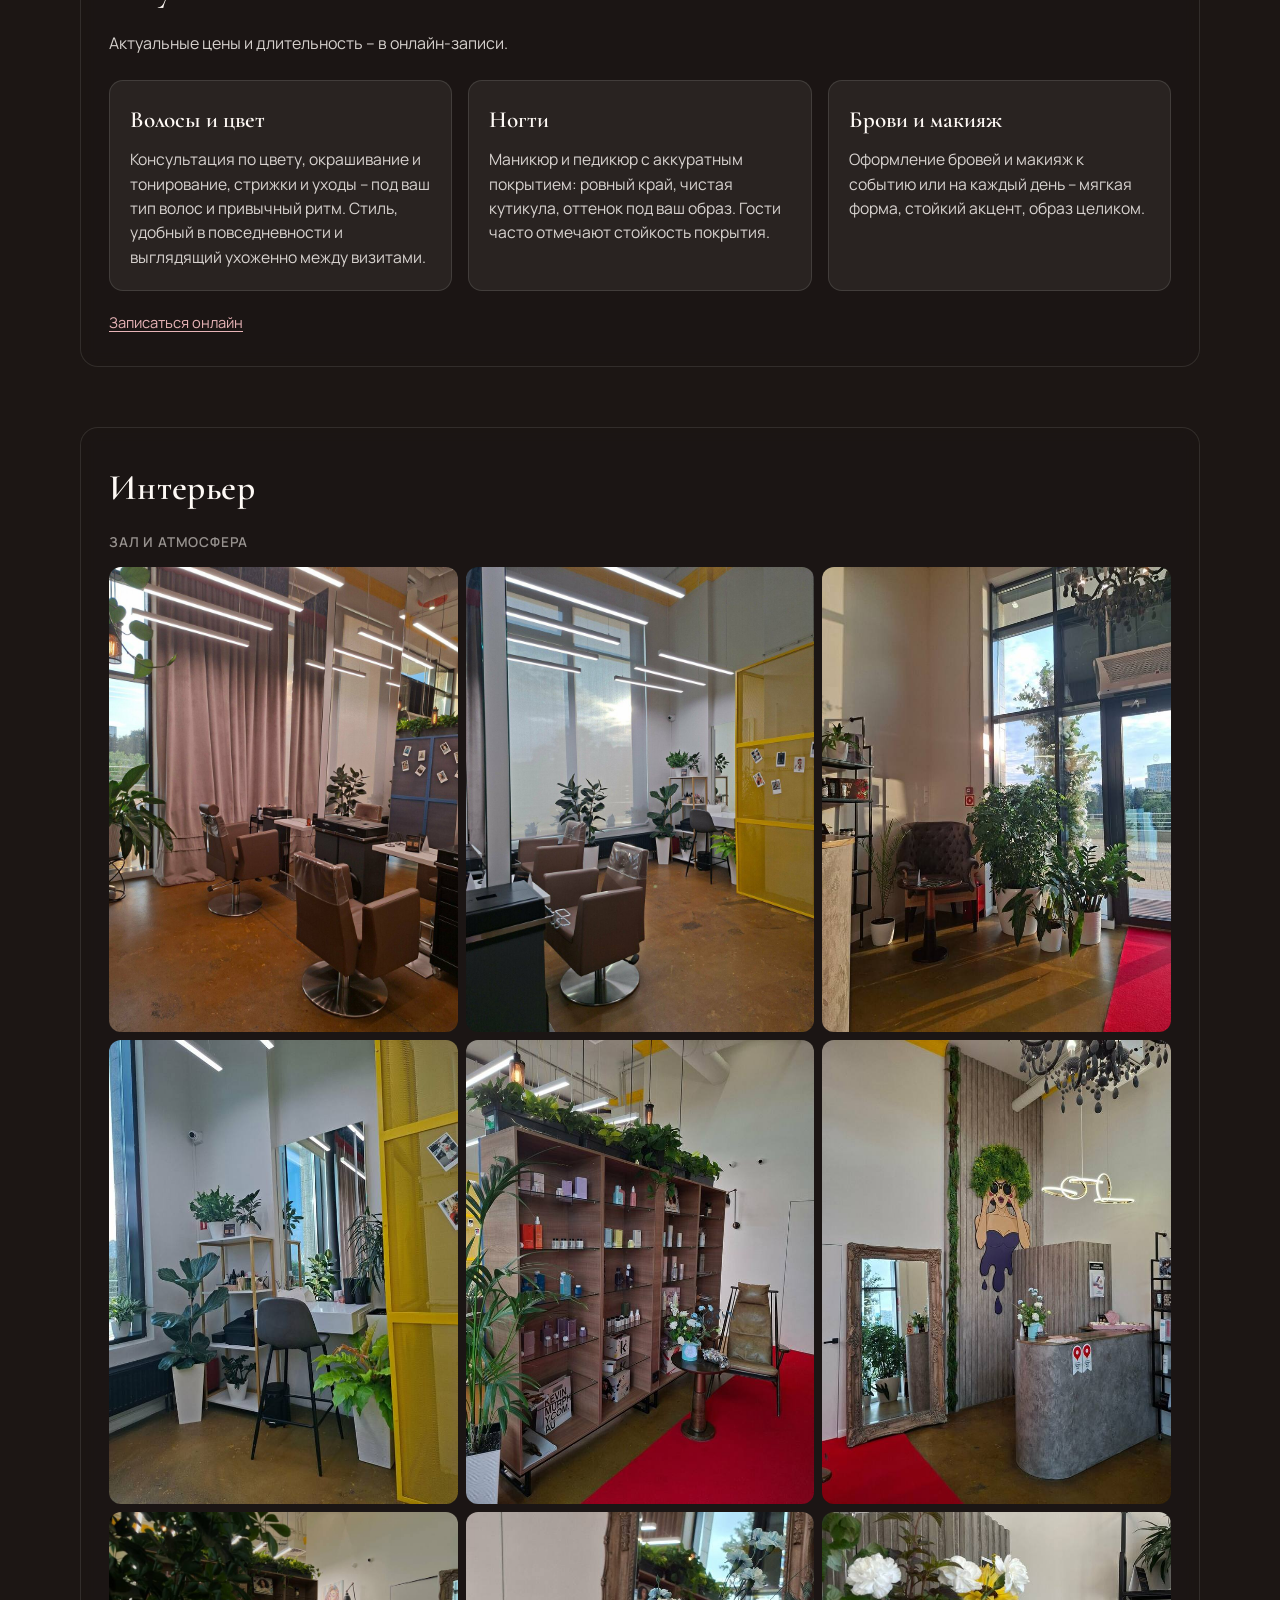
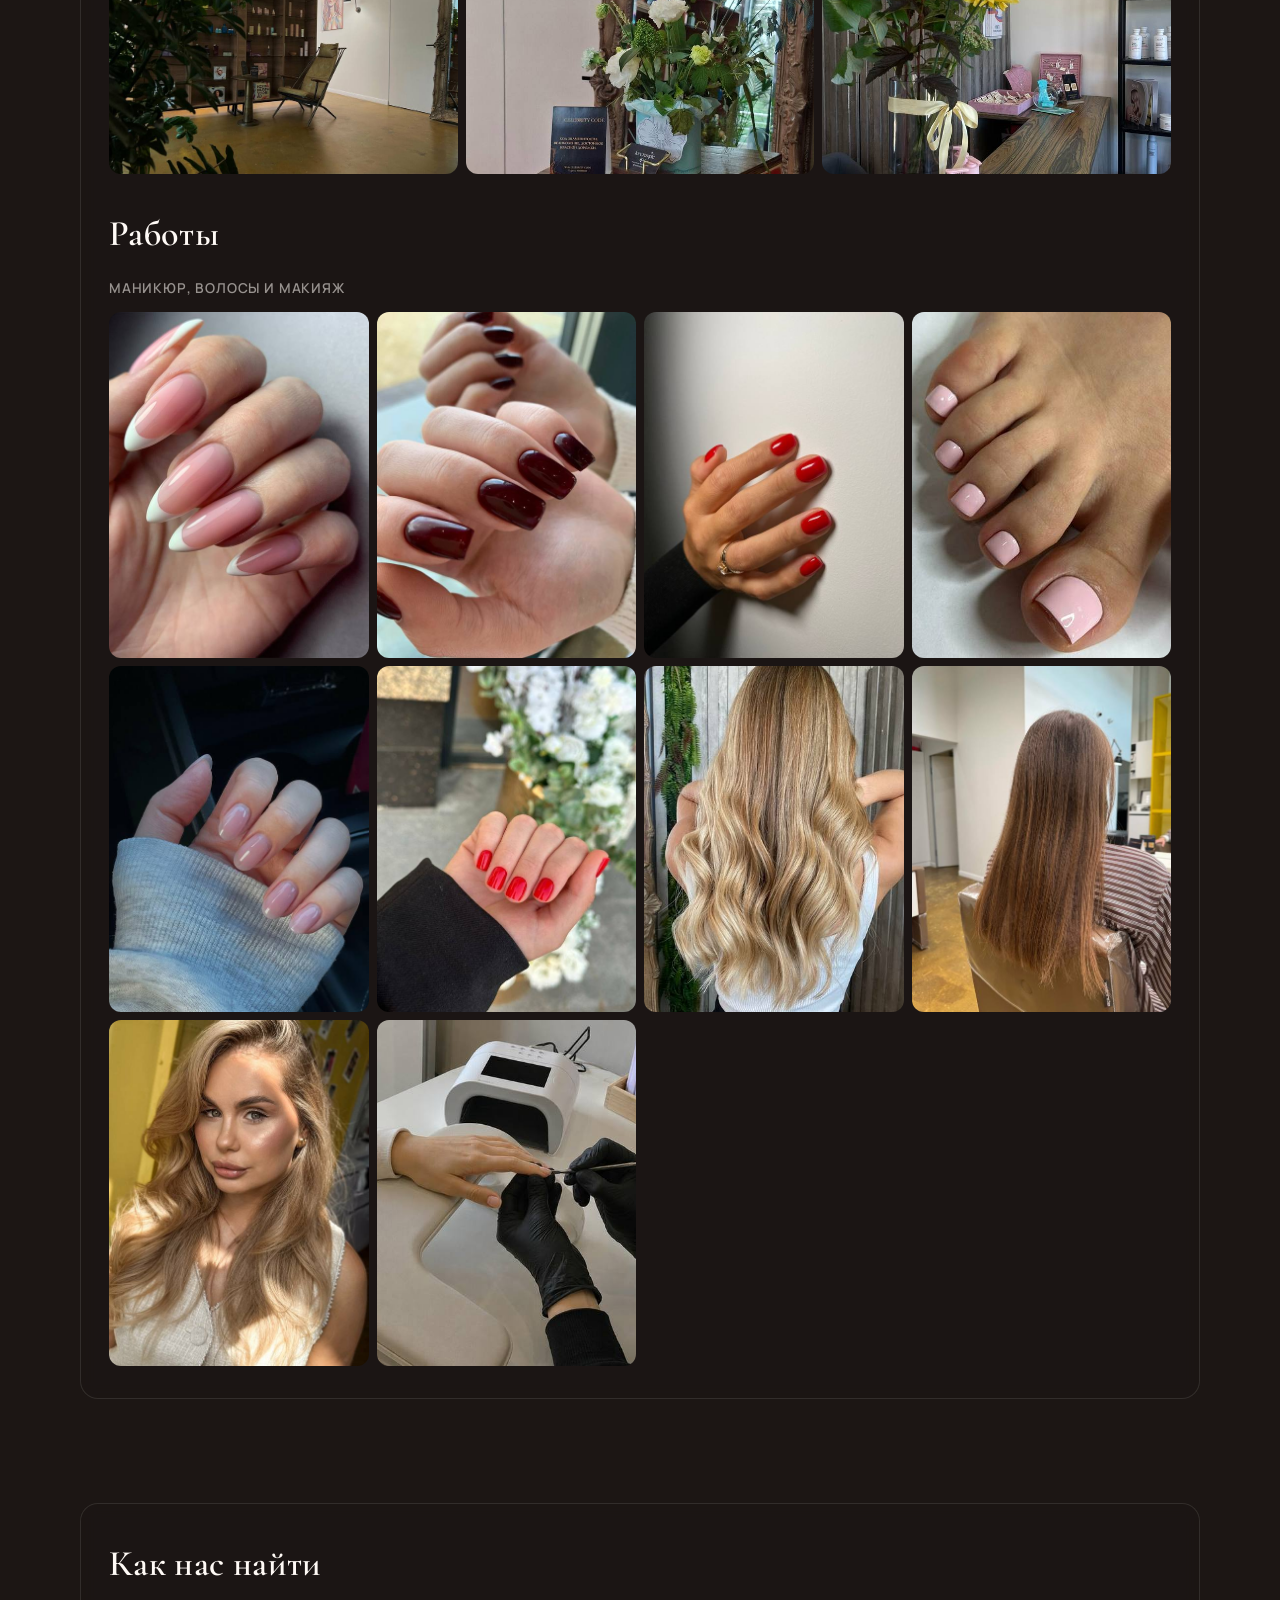
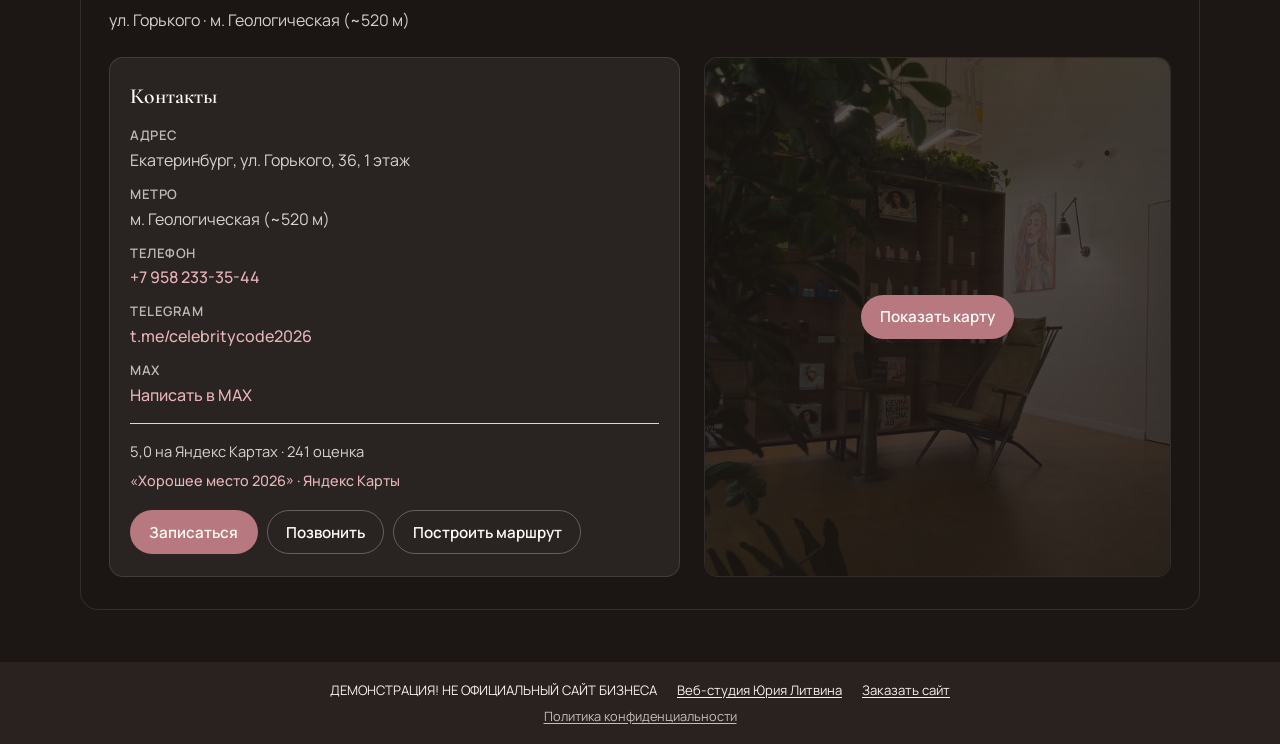
==== commit 269b85f4: "Demo site" ====
--- a/index.html
+++ b/index.html
@@ -107,12 +107,14 @@
           <figure><img src="images/interior-01.jpg" alt="Просторный зал Celebrity Code с панорамными окнами и розовыми шторами" width="960" height="1280" loading="lazy"></figure>
           <figure><img src="images/interior-03.jpg" alt="Ряд станций с мягким светом на потолке" width="960" height="1280" loading="lazy"></figure>
           <figure><img src="images/interior-04.jpg" alt="Зона отдыха с креслом и растениями" width="675" height="900" loading="lazy"></figure>
-          <figure><img src="images/interior-05.jpg" alt="Витрина с уходовой косметикой и креслом" width="900" height="675" loading="lazy"></figure>
           <figure><img src="images/interior-06.jpg" alt="Угловая зона у окна с барным стулом" width="675" height="900" loading="lazy"></figure>
           <figure><img src="images/interior-07.jpg" alt="Витрина с продуктами и растениями" width="675" height="900" loading="lazy"></figure>
           <figure><img src="images/interior-08.jpg" alt="Ресепшен с зеркалом и мягким неоном" width="675" height="900" loading="lazy"></figure>
-          <figure><img src="images/interior-09.jpg" alt="Стойка ресепшена с цветами" width="675" height="900" loading="lazy"></figure>
-          <figure><img src="images/interior-10.jpg" alt="Ресепшен с брендовой косметикой и букетом" width="675" height="900" loading="lazy"></figure>
+        </div>
+        <div class="gallery__grid gallery__grid--interiors-wide">
+          <figure class="gallery__fig--wide"><img src="images/interior-05.jpg" alt="Витрина с уходовой косметикой и креслом" width="900" height="675" loading="lazy"></figure>
+          <figure class="gallery__fig--wide"><img src="images/interior-09.jpg" alt="Стойка ресепшена с цветами" width="675" height="900" loading="lazy"></figure>
+          <figure class="gallery__fig--wide"><img src="images/interior-10.jpg" alt="Ресепшен с брендовой косметикой и букетом" width="675" height="900" loading="lazy"></figure>
         </div>
       </div>
       <div class="gallery__block">
--- a/styles.css
+++ b/styles.css
@@ -18,6 +18,17 @@
   background-position: center 30%;
   background-attachment: fixed;
 }
+
+/* Mobile ≤899: no photo bg (never stretch) — solid brand ink + soft depth gradient */
+@media (max-width: 899px) {
+  body {
+    background-image: linear-gradient(180deg, #241c19 0%, #1c1614 45%, #140f0d 100%);
+    background-size: auto;
+    background-position: initial;
+    background-attachment: scroll;
+  }
+}
+
 
 .site-header {
   background: rgba(28, 22, 20, 0.72);
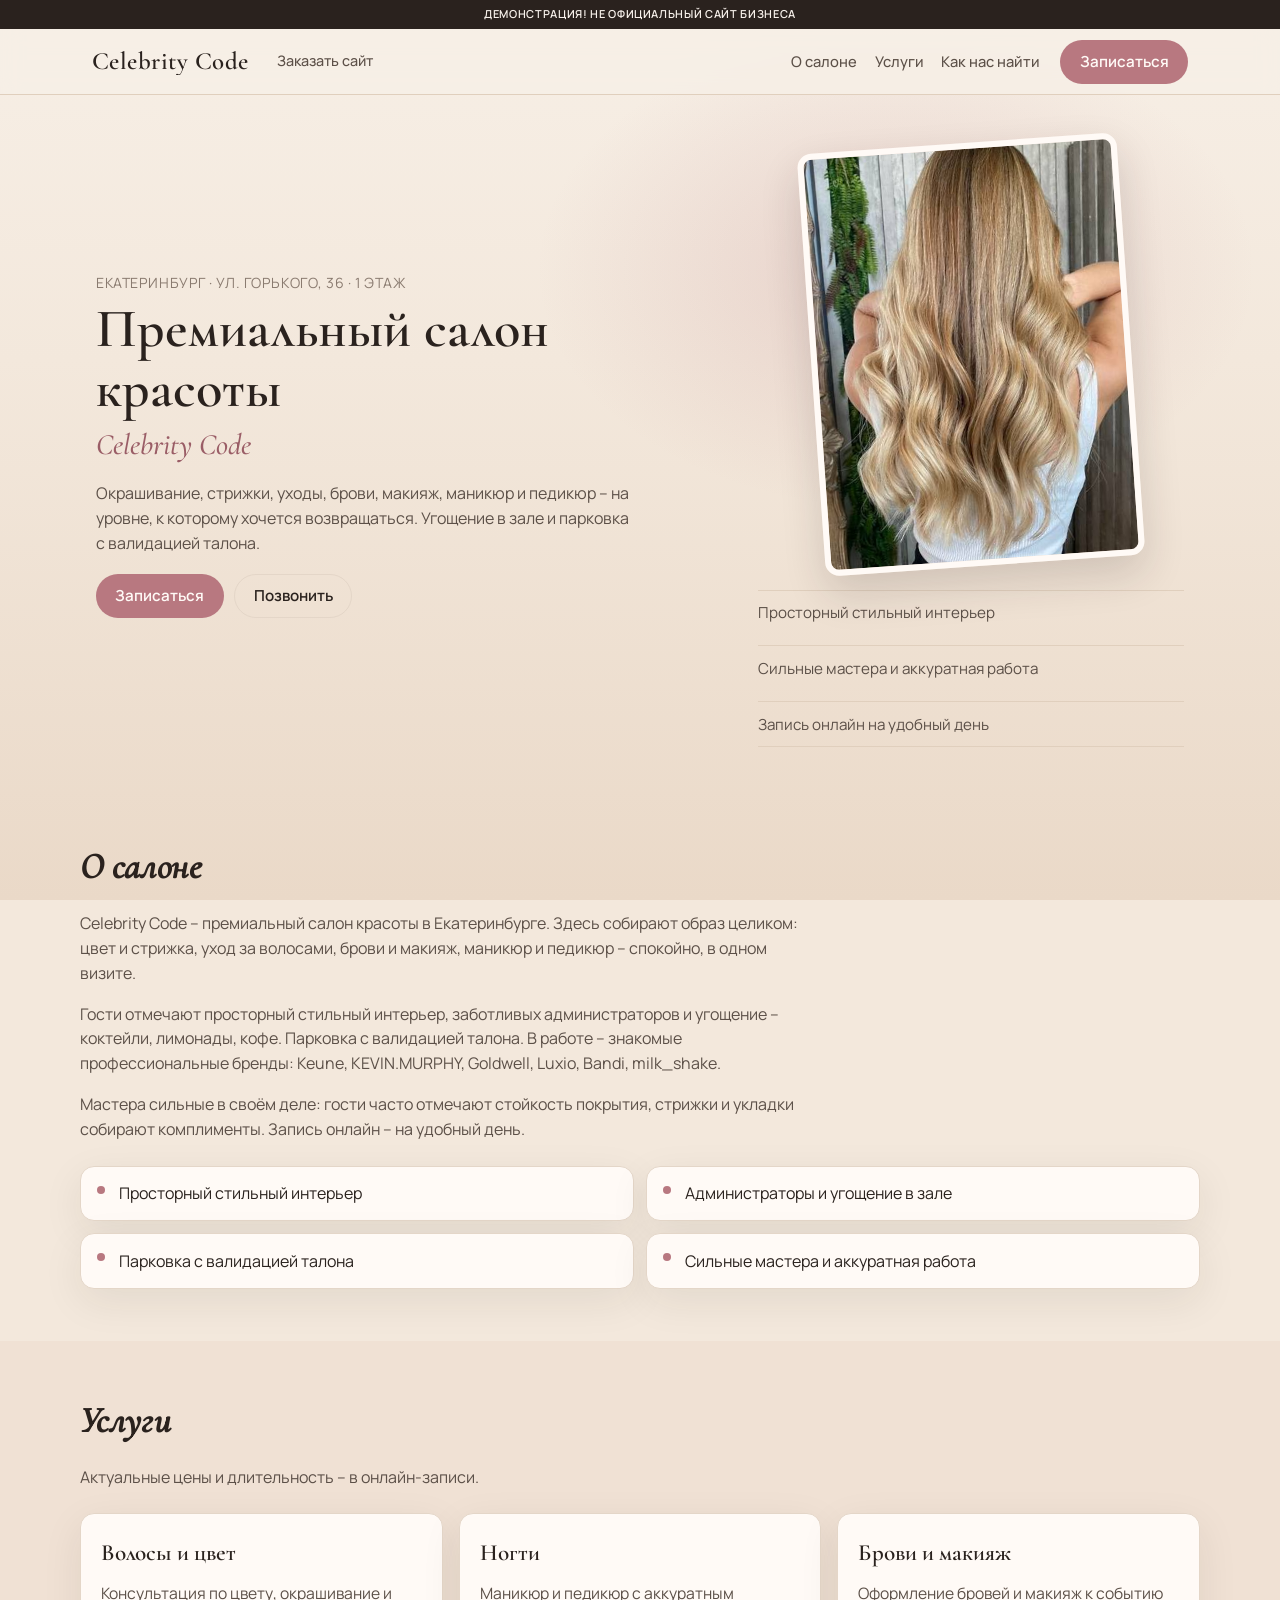
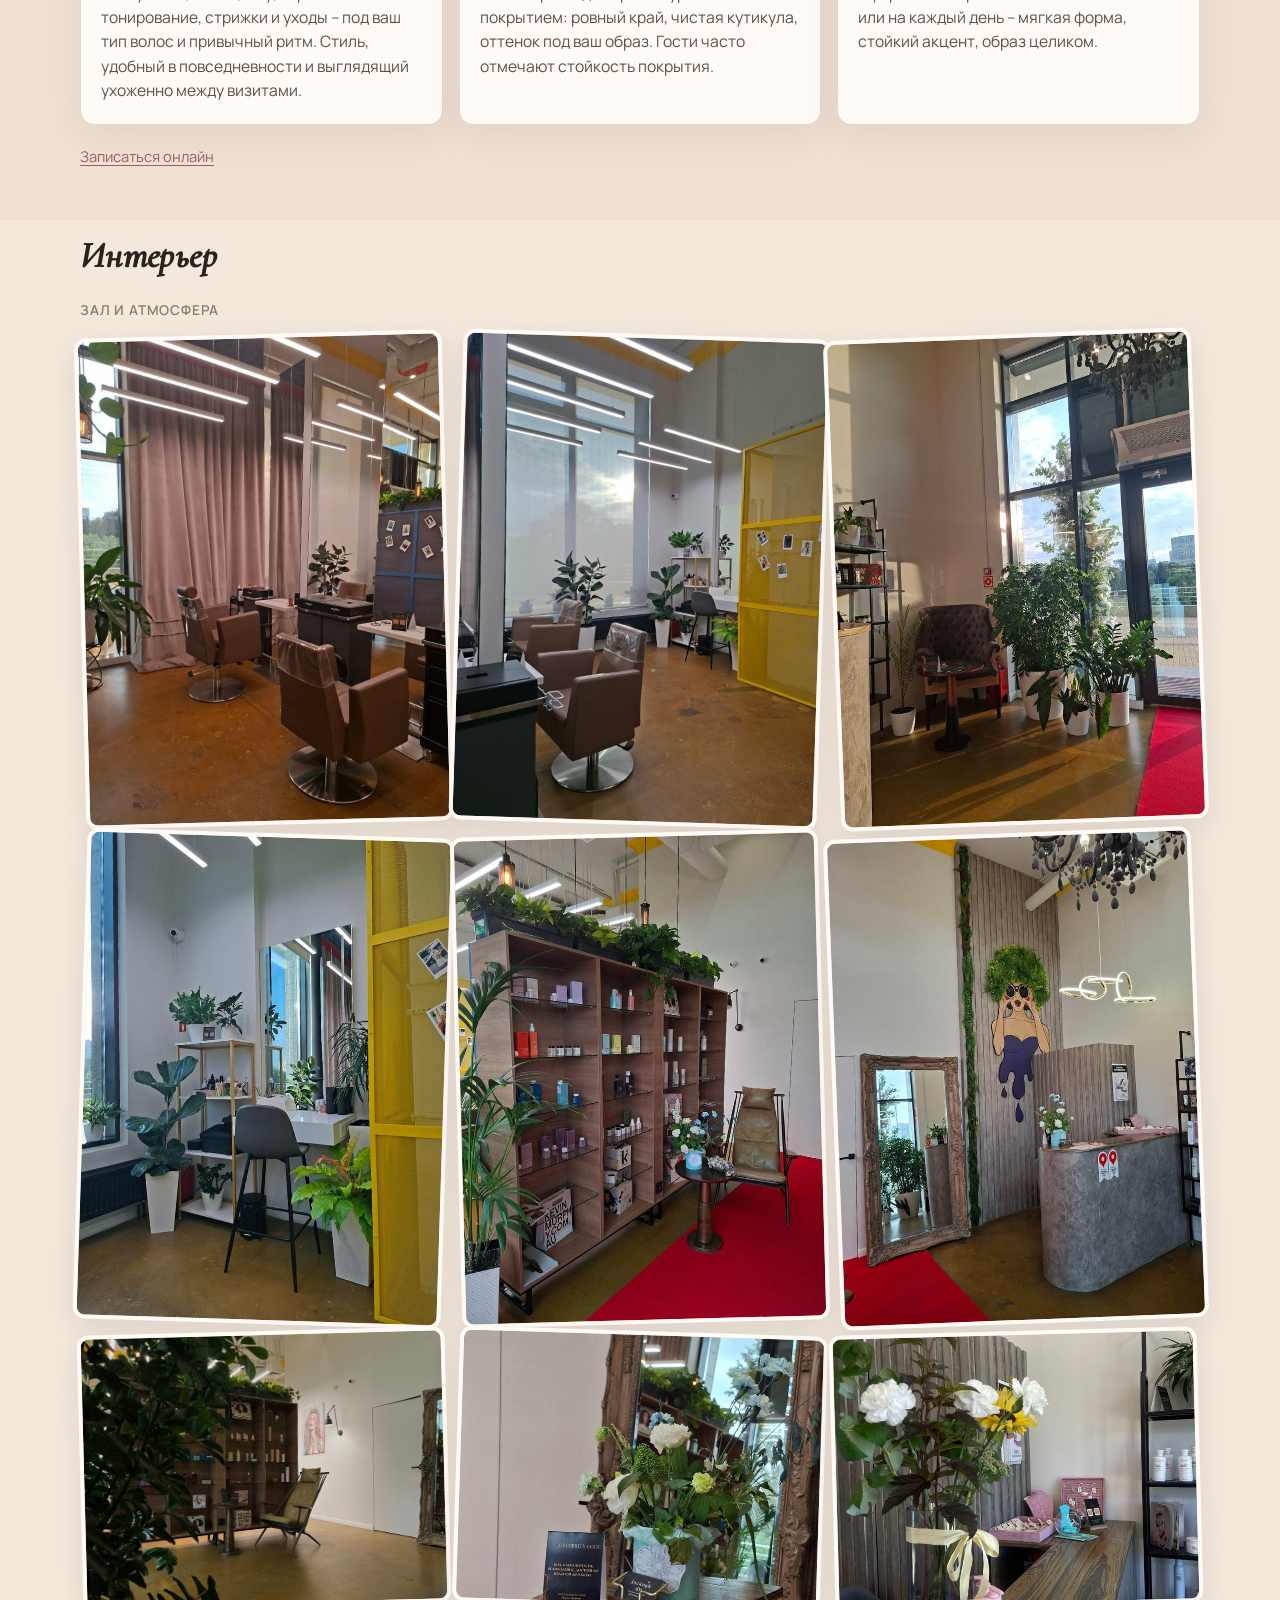
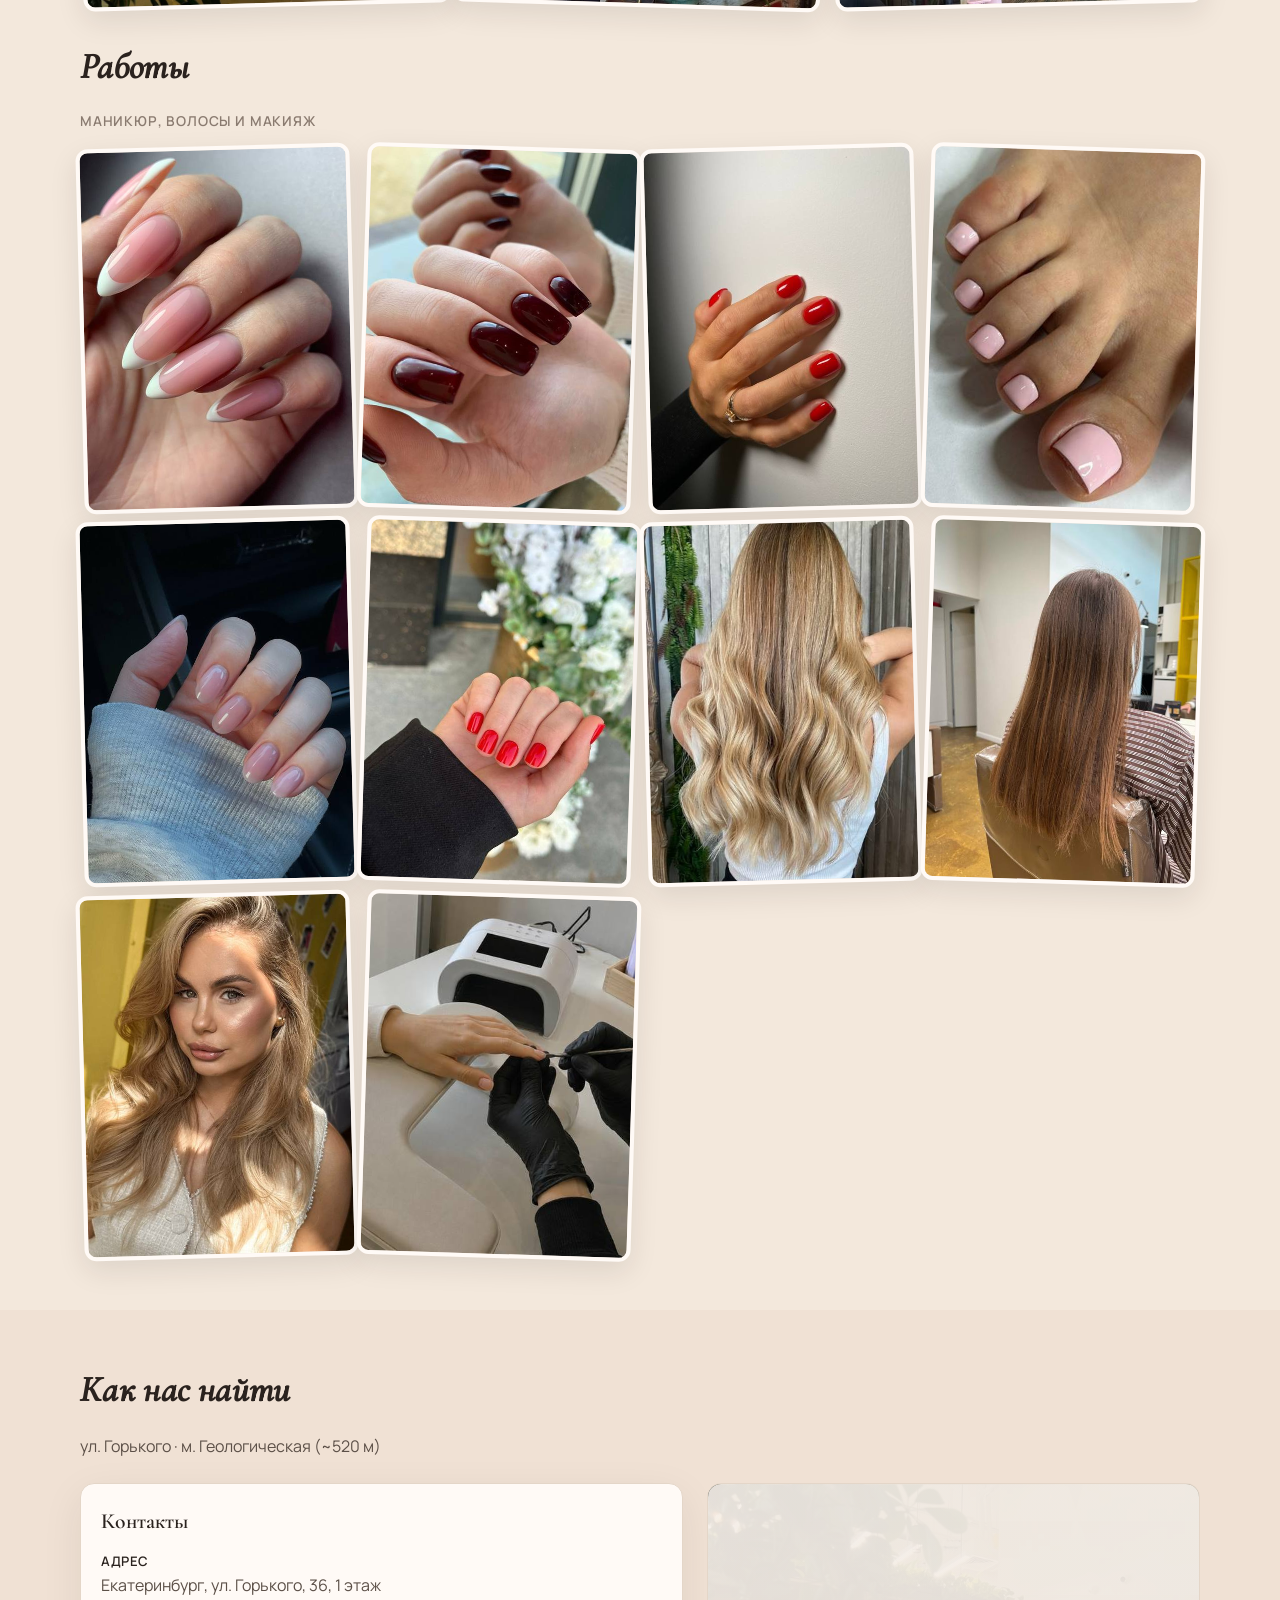
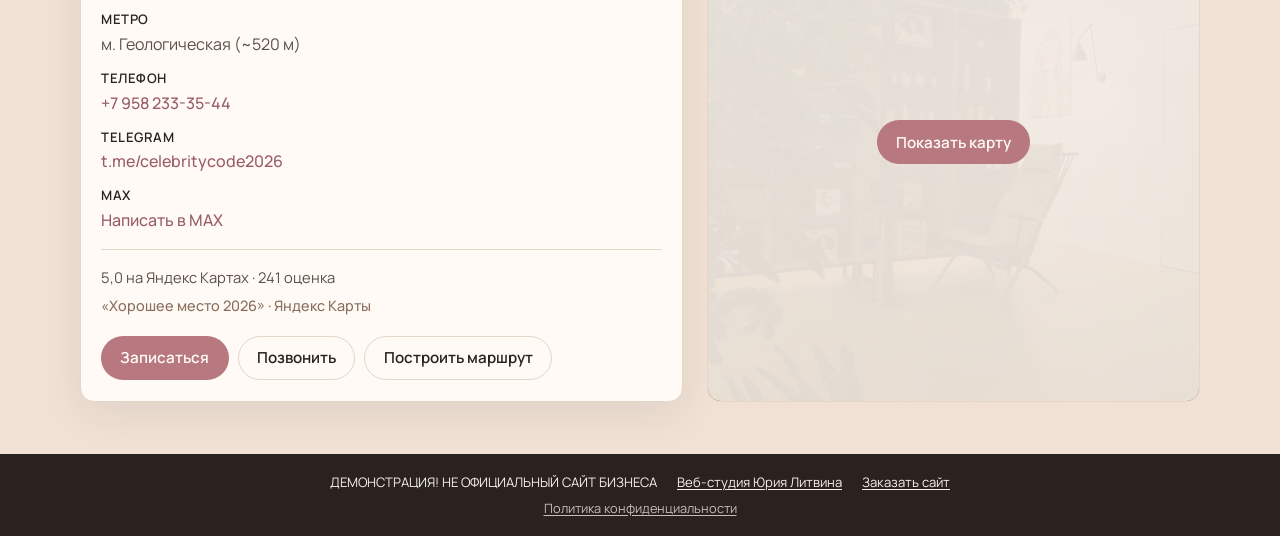
==== commit 0ed2a053: "Demo site" ====
--- a/index.html
+++ b/index.html
@@ -6,11 +6,12 @@
 <meta name="robots" content="noindex, nofollow">
 <title>Celebrity Code · Премиальный салон красоты в Екатеринбурге</title>
 <meta name="description" content="Celebrity Code – премиальный салон красоты в Екатеринбурге на ул. Горького, 36. Окрашивание, стрижки, уходы, брови, макияж, маникюр и педикюр. Запись онлайн.">
-<meta name="theme-color" content="#1c1614">
+<meta name="theme-color" content="#b87880">
 <link rel="icon" sizes="any" href="logos/favicon.ico">
 <link rel="icon" type="image/png" sizes="32x32" href="logos/favicon-32x32.png">
 <link rel="apple-touch-icon" sizes="180x180" href="logos/apple-touch-icon.png">
 <link rel="preload" href="fonts/cormorant-garamond-600-cyrillic.woff2" as="font" type="font/woff2" crossorigin>
+<link rel="preload" href="fonts/cormorant-garamond-500-italic-cyrillic.woff2" as="font" type="font/woff2" crossorigin>
 <link rel="stylesheet" href="css/fonts.css">
 <link rel="stylesheet" href="styles.css">
 </head>
@@ -48,18 +49,27 @@
   </div>
 </nav>
 <main>
-  <section class="hero-v2" aria-label="Первый экран">
-    <div class="hero-v2__word" aria-hidden="true">Celebrity</div>
-    <div class="hero-v2__inner">
-      <h1>Забота о госте в каждом визите</h1>
-      <p class="hero-v2__lead">Просторный зал, сильные мастера и спокойный ритм – образ целиком, к которому хочется возвращаться.</p>
+  <section class="hero-v3" aria-label="Первый экран">
+    <div class="hero-v3__copy">
+      <p class="hero-v3__brow">Екатеринбург · ул. Горького, 36 · 1 этаж</p>
+      <h1 class="hero-v3__service">Премиальный салон красоты</h1>
+      <p class="hero-v3__hand">Celebrity Code</p>
+      <p class="hero-v3__line">Окрашивание, стрижки, уходы, брови, макияж, маникюр и педикюр – на уровне, к которому хочется возвращаться. Угощение в зале и парковка с валидацией талона.</p>
       <div class="hero__actions">
         <a class="btn btn--accent" href="https://n941778.yclients.com/company/560868/" target="_blank" rel="noopener noreferrer">Записаться</a>
+        <a class="btn btn--ghost" href="tel:+79582333544">Позвонить</a>
       </div>
     </div>
+    <div class="hero-v3__photo">
+      <img src="images/work-07.jpg" alt="Светлые волны – работа салона" width="393" height="700">
+    </div>
+    <ul class="hero-v3__facts">
+      <li>Просторный стильный интерьер</li>
+      <li>Сильные мастера и аккуратная работа</li>
+      <li>Запись онлайн на удобный день</li>
+    </ul>
   </section>
-
-  <section class="section" id="about">
+<section class="section" id="about">
     <div class="section__inner">
       <h2 class="section__title">О салоне</h2>
       <div class="prose">
@@ -166,7 +176,6 @@
       </div>
     </div>
   </section>
-
 </main>
 <footer class="site-footer">
   <div class="site-footer__inner">
--- a/styles.css
+++ b/styles.css
@@ -1,192 +1,125 @@
-/* Variant 2 · exp_prompts #7 Strong photo behind giant word */
+/* Root home = v3 · exp_prompts #8 Handwritten name over the service */
 @import url("css/styles.css");
 
 :root {
-  --v2-ink: #fffaf6;
-  --v2-muted: rgba(255, 250, 246, 0.82);
+  --board: #f3e8dc;
+  --board-deep: #e8d5c4;
+  --ink: #2a221e;
+  --spot: rgba(184, 120, 128, 0.22);
 }
 
 html, body {
-  background: #1c1614;
-  color: var(--v2-ink);
+  background: var(--board);
+  color: var(--ink);
 }
-
 body {
-  background-image: linear-gradient(180deg, rgba(28,22,20,0.35) 0%, rgba(28,22,20,0.72) 45%, rgba(28,22,20,0.88) 100%),
-    url("images/interior-02.jpg");
-  background-size: cover;
-  background-position: center 30%;
+  background-image:
+    radial-gradient(600px 400px at var(--spot-x, 70%) var(--spot-y, 30%), var(--spot), transparent 60%),
+    linear-gradient(180deg, #f7efe6 0%, #f3e8dc 40%, #ead9c8 100%);
   background-attachment: fixed;
 }
 
-/* Mobile ≤899: no photo bg (never stretch) — solid brand ink + soft depth gradient */
-@media (max-width: 899px) {
-  body {
-    background-image: linear-gradient(180deg, #241c19 0%, #1c1614 45%, #140f0d 100%);
-    background-size: auto;
-    background-position: initial;
-    background-attachment: scroll;
+.site-header {
+  background: rgba(247, 239, 230, 0.9);
+  border-bottom-color: #e0cfbd;
+}
+.nav-panel { background: var(--board); }
+
+.hero-v3 {
+  max-width: var(--max);
+  margin: 0 auto;
+  padding: 2.25rem 1rem 2.5rem;
+  display: grid;
+  gap: 1.5rem;
+}
+.hero-v3__brow {
+  margin: 0;
+  font-size: 0.88rem;
+  letter-spacing: 0.04em;
+  color: var(--muted);
+  text-transform: uppercase;
+}
+.hero-v3__service {
+  font-family: var(--font-display);
+  font-weight: 600;
+  font-size: clamp(2.1rem, 6vw, 3.4rem);
+  line-height: 1.1;
+  margin: 0.35rem 0 0.15rem;
+}
+.hero-v3__hand {
+  font-family: var(--font-display);
+  font-style: italic;
+  font-weight: 500;
+  font-size: clamp(1.35rem, 3.5vw, 1.85rem);
+  color: var(--rose-deep);
+  margin: 0 0 0.85rem;
+}
+.hero-v3__line {
+  margin: 0 0 1.15rem;
+  max-width: 34rem;
+  color: var(--ink-soft);
+}
+.hero-v3__photo {
+  justify-self: center;
+  width: min(280px, 70vw);
+  transform: rotate(-4deg);
+  border-radius: 14px;
+  overflow: hidden;
+  box-shadow: 0 18px 40px rgba(42, 34, 30, 0.16);
+  border: 6px solid #fffaf6;
+  transition: transform 0.25s var(--ease);
+}
+.hero-v3__photo img {
+  width: 100%;
+  aspect-ratio: 3 / 4;
+  object-fit: cover;
+}
+.hero-v3__facts {
+  display: grid;
+  gap: 0.65rem;
+  margin: 0;
+  padding: 0;
+  list-style: none;
+  max-width: 36rem;
+}
+.hero-v3__facts li {
+  padding: 0.65rem 0;
+  border-top: 1px solid #e0cfbd;
+  color: var(--ink-soft);
+  font-size: 0.95rem;
+}
+.hero-v3__facts li:last-child { border-bottom: 1px solid #e0cfbd; }
+
+.section--soft { background: rgba(232, 213, 196, 0.35); }
+.section__title {
+  font-style: italic;
+  font-family: var(--font-display);
+}
+.gallery__grid figure {
+  transform: rotate(-1.5deg);
+  border: 4px solid #fffaf6;
+  box-shadow: 0 10px 28px rgba(42, 34, 30, 0.1);
+}
+.gallery__grid figure:nth-child(even) { transform: rotate(1.8deg); }
+.gallery__grid--interiors figure:nth-child(3n) { transform: rotate(-2.2deg); }
+
+@media (min-width: 800px) {
+  .hero-v3 {
+    grid-template-columns: 1.2fr 0.8fr;
+    align-items: center;
+    padding-top: 3rem;
+  }
+  .hero-v3__copy { grid-column: 1; grid-row: 1 / span 2; }
+  .hero-v3__photo {
+    grid-column: 2;
+    grid-row: 1;
+    width: min(320px, 100%);
+  }
+  .hero-v3__facts {
+    grid-column: 2;
+    grid-row: 2;
   }
 }
-
-
-.site-header {
-  background: rgba(28, 22, 20, 0.72);
-  border-bottom-color: rgba(255,250,246,0.12);
+@media (prefers-reduced-motion: reduce) {
+  .hero-v3__photo { transition: none; }
 }
-.signboard, .order-link, .nav-desktop a { color: var(--v2-ink); }
-.order-link, .nav-desktop a { color: var(--v2-muted); }
-.menu-toggle {
-  background: rgba(255,250,246,0.08);
-  border-color: rgba(255,250,246,0.25);
-  color: var(--v2-ink);
-}
-.nav-panel {
-  background: #241c19;
-  color: var(--v2-ink);
-}
-.nav-panel__list a {
-  color: var(--v2-ink);
-  border-bottom-color: rgba(255,250,246,0.12);
-}
-.nav-panel__meta { color: var(--v2-muted); }
-.nav-panel__meta a { color: #e8b4b8; }
-
-.hero-v2 {
-  min-height: min(92vh, 760px);
-  display: grid;
-  align-items: end;
-  position: relative;
-  padding: 5.5rem 1rem 1.75rem;
-  overflow: hidden;
-  width: 100%;
-  max-width: 100%;
-  overflow-x: clip;
-}
-.hero-v2__word {
-  position: absolute;
-  top: 50%;
-  left: 50%;
-  right: auto;
-  width: 100%;
-  max-width: 100%;
-  transform: translate(-50%, -50%);
-  overflow-x: clip;
-  overflow-y: visible;
-  box-sizing: border-box;
-  text-align: center;
-  font-family: var(--font-display);
-  font-weight: 600;
-  font-size: clamp(3.4rem, 16vw, 11rem);
-  line-height: 1.05;
-  padding-block: 0.06em;
-  letter-spacing: 0.02em;
-  color: #fffaf6;
-  background: none;
-  -webkit-background-clip: unset;
-  background-clip: unset;
-  text-shadow:
-    0 2px 4px rgba(0, 0, 0, 0.55),
-    0 8px 28px rgba(0, 0, 0, 0.45),
-    0 0 40px rgba(28, 22, 20, 0.35);
-  mix-blend-mode: normal;
-  opacity: 0.92;
-  pointer-events: none;
-  user-select: none;
-  animation: word-in 1.1s var(--ease) both;
-}
-@keyframes word-in {
-  from { letter-spacing: 0.08em; opacity: 0; filter: blur(8px); }
-  to { letter-spacing: 0.02em; opacity: 0.92; filter: blur(0); }
-}
-.hero-v2__inner {
-  position: relative;
-  z-index: 1;
-  max-width: var(--max);
-  margin: 0 auto;
-  width: 100%;
-}
-.hero-v2 h1 {
-  font-family: var(--font-display);
-  font-size: clamp(1.05rem, 4.6vw, 2.4rem);
-  margin: 0 0 0.45rem;
-  font-weight: 600;
-  max-width: none;
-  white-space: nowrap;
-  color: #fffaf6;
-  text-shadow: 0 2px 8px rgba(0,0,0,0.55), 0 8px 30px rgba(0,0,0,0.4);
-}
-.hero-v2__lead {
-  margin: 0 0 1rem;
-  max-width: 34rem;
-  color: rgba(255, 250, 246, 0.92);
-  text-shadow: 0 2px 6px rgba(0,0,0,0.5), 0 4px 18px rgba(0,0,0,0.35);
-}
-@media (prefers-reduced-motion: reduce) {
-  .hero-v2__word { animation: none; }
-}
-
-.section, .section--soft {
-  background: transparent;
-}
-.section__inner {
-  background: rgba(28, 22, 20, 0.55);
-  border: 1px solid rgba(255,250,246,0.1);
-  border-radius: 18px;
-  padding: 1.5rem 1.15rem;
-  backdrop-filter: blur(8px);
-}
-.section__title, .service-card h3, .contacts-card h3 { color: var(--v2-ink); }
-.section__lead, .prose p, .service-card p, .services-note, .contacts-list li, .rating-line {
-  color: var(--v2-muted);
-}
-.feature-list li, .service-card, .contacts-card {
-  background: rgba(255,250,246,0.06);
-  border-color: rgba(255,250,246,0.12);
-  box-shadow: none;
-  color: var(--v2-ink);
-}
-.contacts-list strong { color: rgba(255,250,246,0.7); }
-.contacts-list a, .services-note a { color: #e8b4b8; }
-.btn--ghost {
-  border-color: rgba(255,250,246,0.28);
-  color: var(--v2-ink);
-}
-.map-wrap {
-  border-color: rgba(255,250,246,0.12);
-  background: rgba(0,0,0,0.25);
-}
-.map-placeholder {
-  background: linear-gradient(180deg, rgba(28,22,20,0.7), rgba(28,22,20,0.85)),
-    url("images/interior-05.jpg") center/cover;
-}
-.gallery__label { color: rgba(255,250,246,0.55); }
-
-/* Progressive enhancement: figures visible by default; clip only when JS opts in */
-.gallery__grid figure {
-  clip-path: none;
-  animation: none;
-}
-.js-reveal .gallery__grid figure:not(.is-in) {
-  clip-path: circle(0% at 50% 50%);
-}
-.js-reveal .gallery__grid figure.is-in {
-  animation: circle-open 0.9s var(--ease) forwards;
-}
-@keyframes circle-open {
-  from { clip-path: circle(0% at 50% 50%); }
-  to { clip-path: circle(75% at 50% 50%); }
-}
-@media (prefers-reduced-motion: reduce) {
-  .gallery__grid figure,
-  .js-reveal .gallery__grid figure:not(.is-in),
-  .js-reveal .gallery__grid figure.is-in {
-    clip-path: none;
-    animation: none;
-  }
-}
-.award-line { color: #e8b4b8; }
-
-@media (min-width: 900px) {
-  .section__inner { padding: 2rem 1.75rem; }
-}
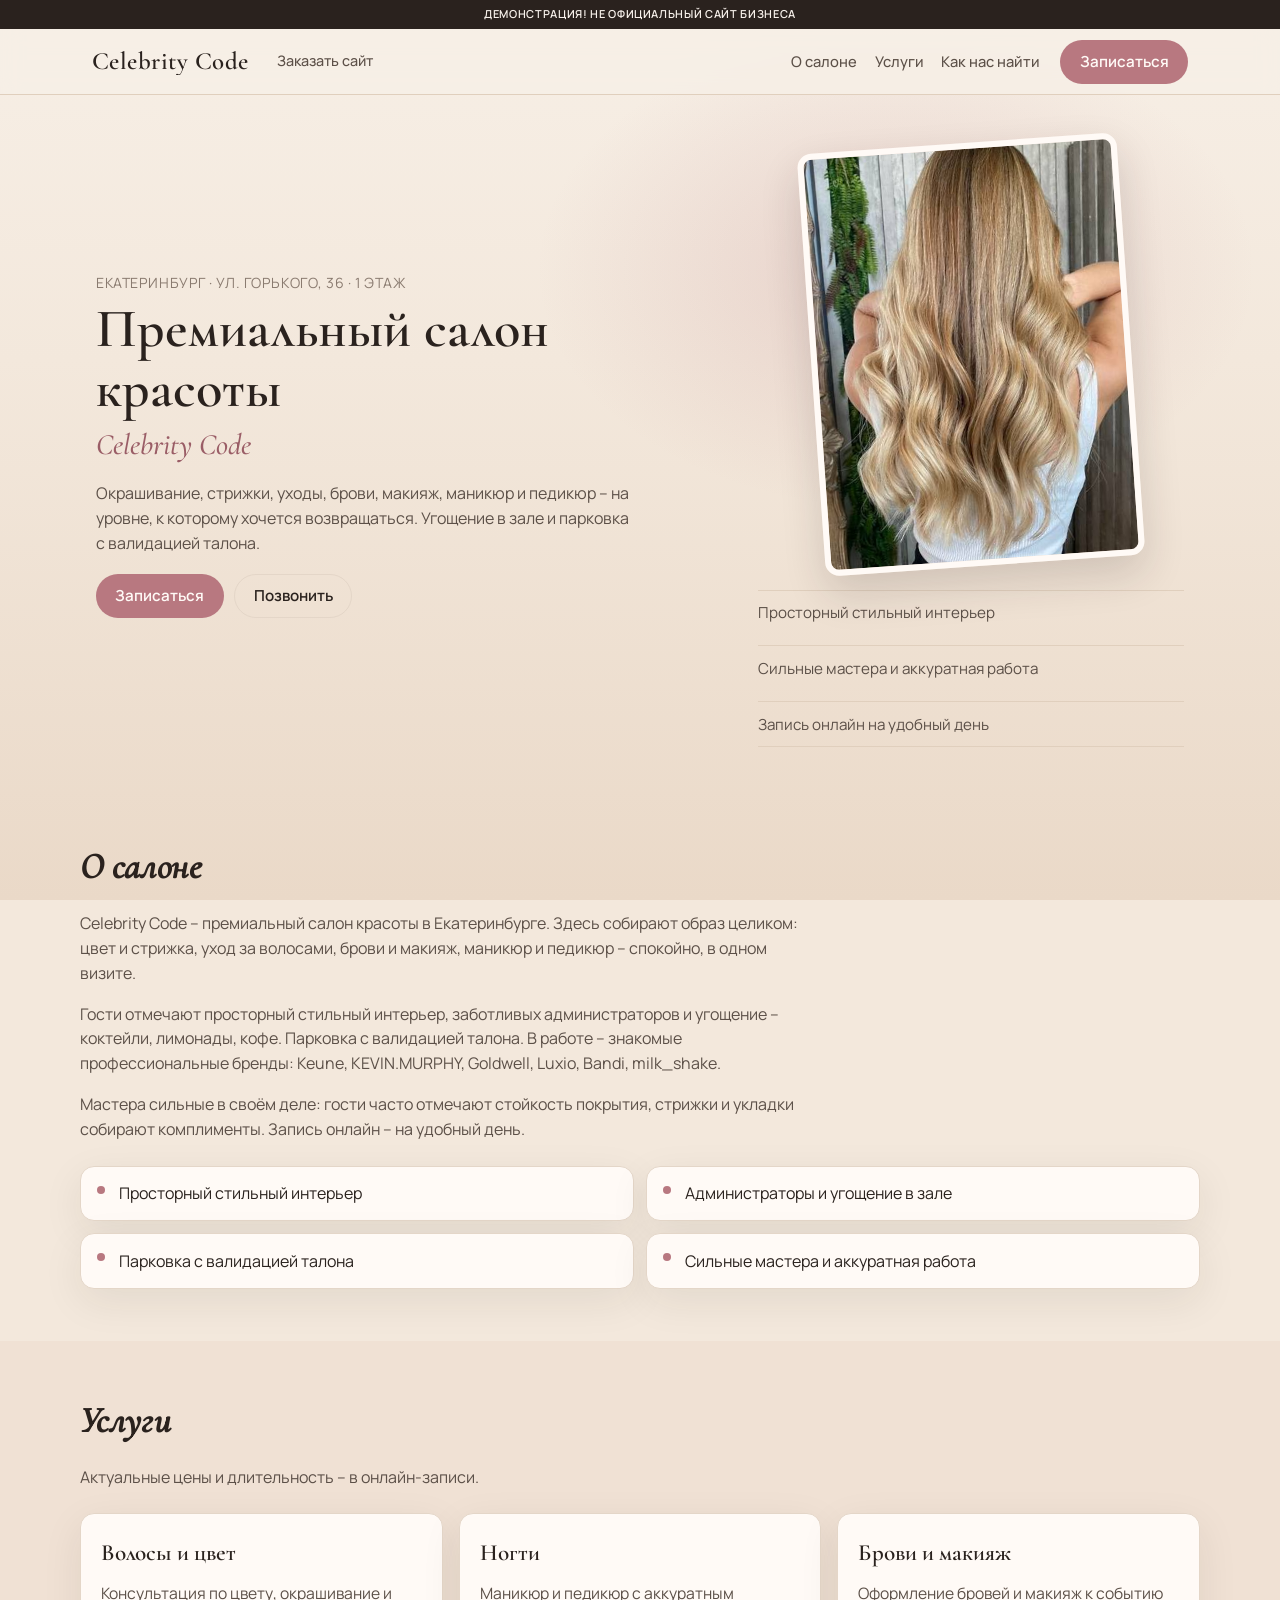
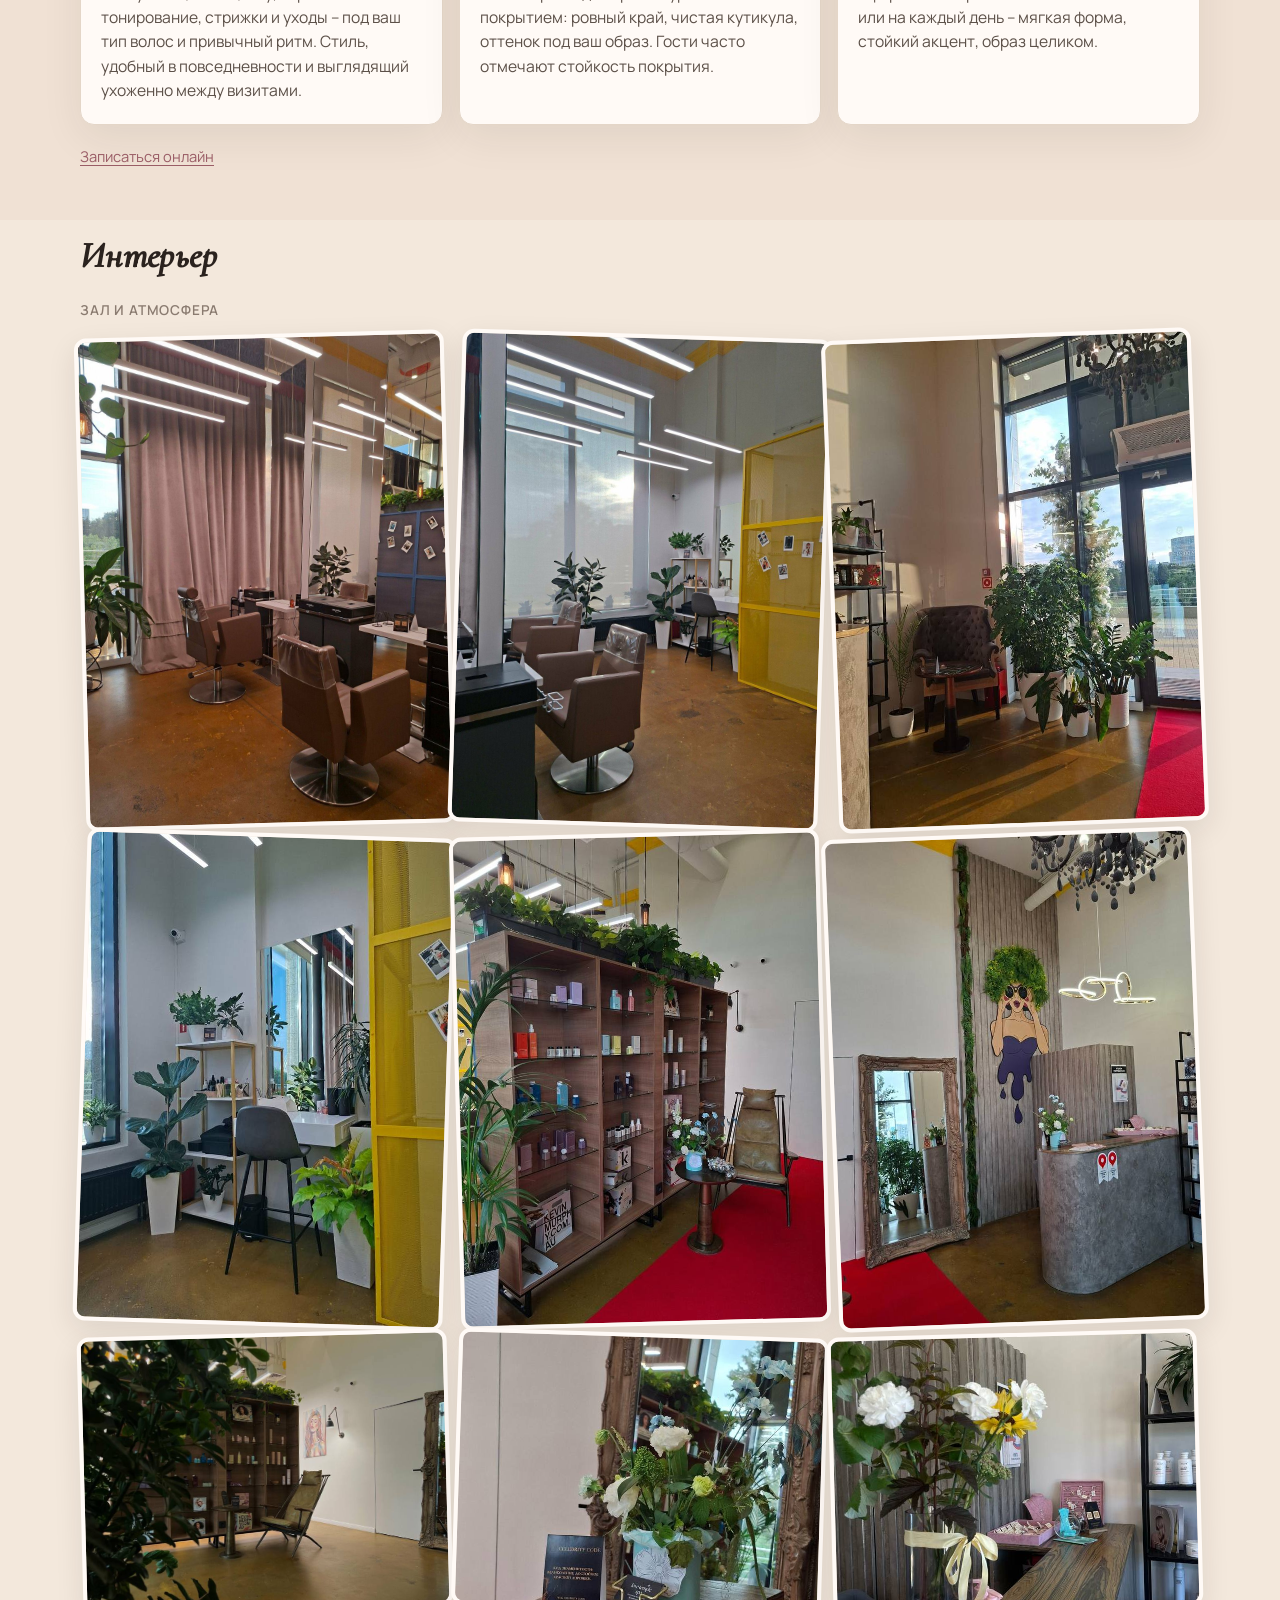
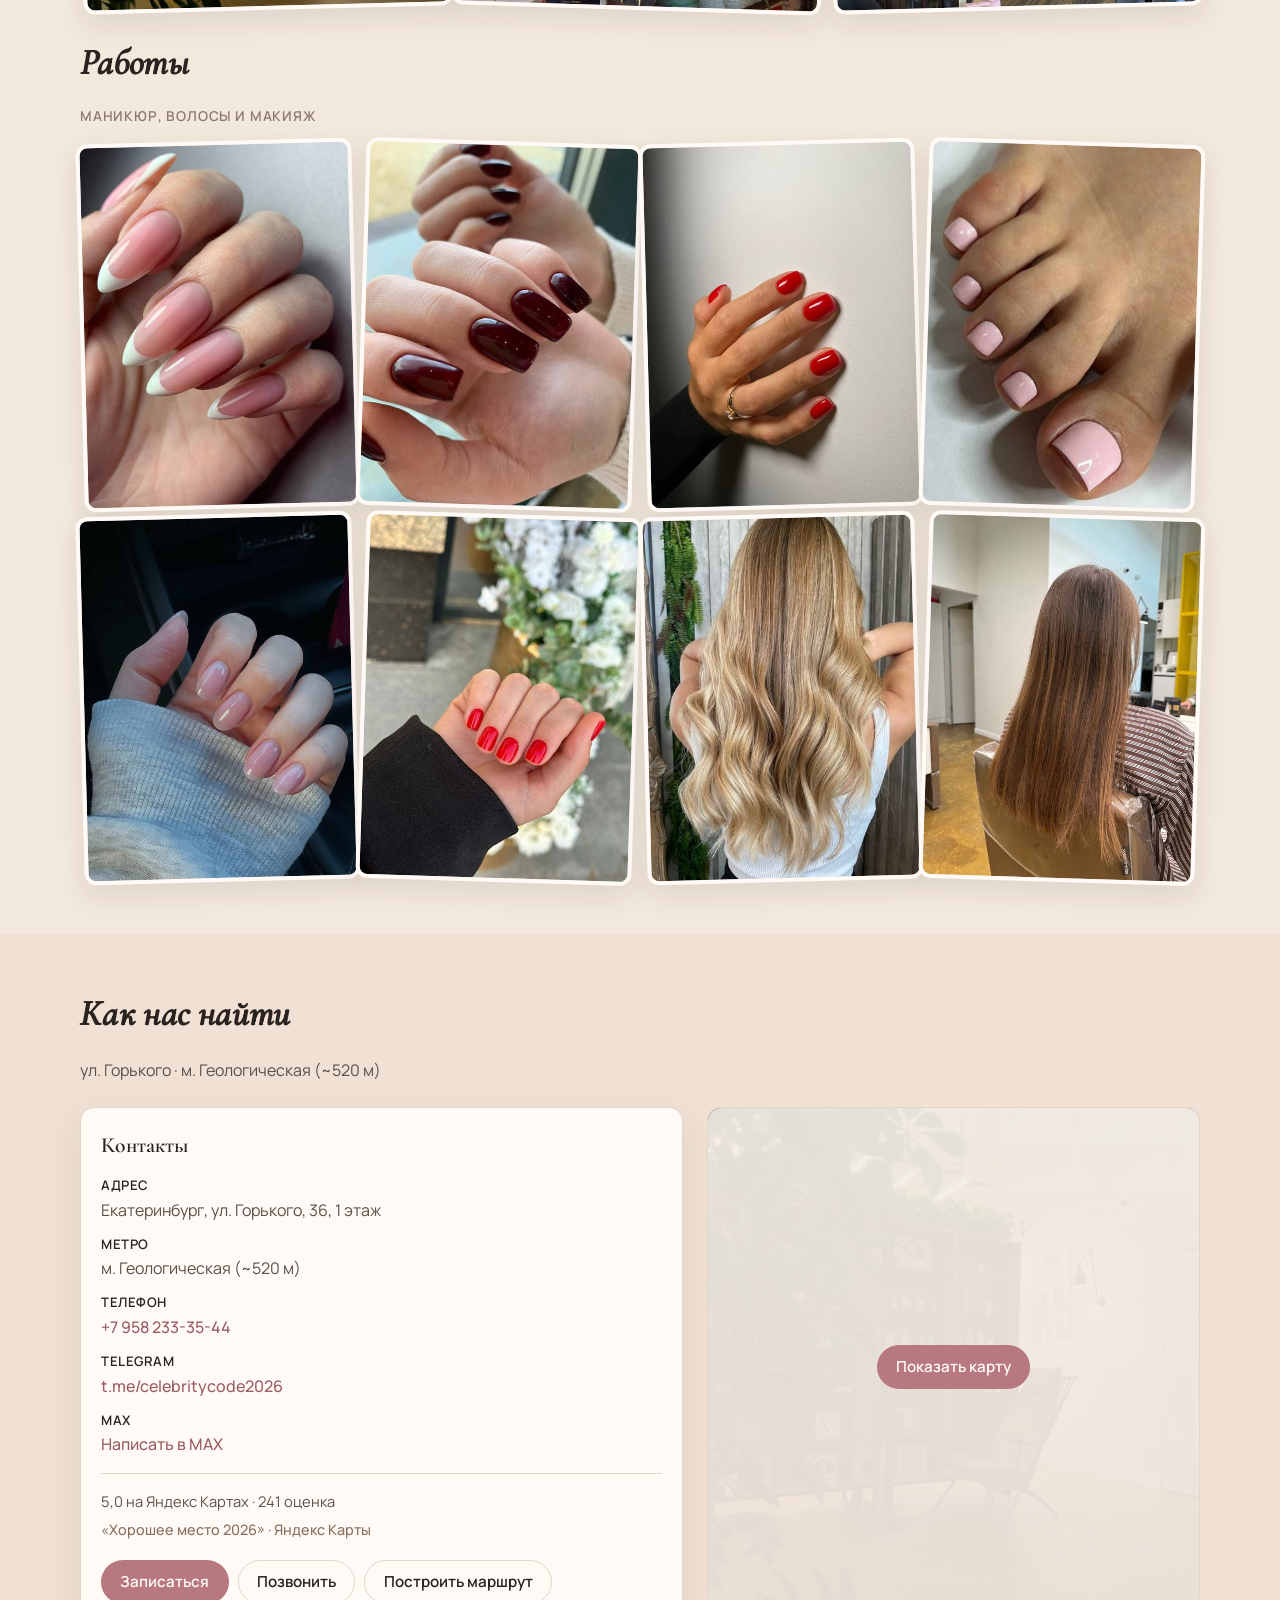
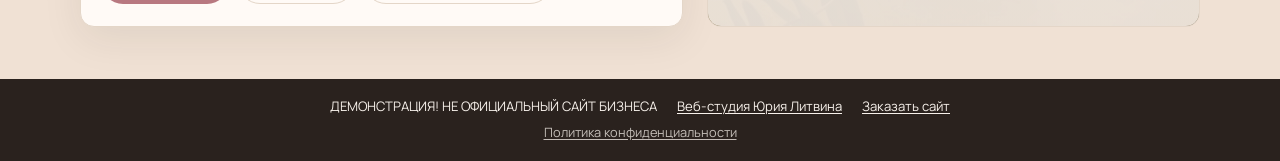
==== commit d6a06db5: "Demo site" ====
--- a/index.html
+++ b/index.html
@@ -139,8 +139,6 @@
           <figure><img src="images/work-06.jpg" alt="Красный маникюр с цветочным акцентом" width="525" height="700" loading="lazy"></figure>
           <figure><img src="images/work-07.jpg" alt="Длинные светлые волны" width="393" height="700" loading="lazy"></figure>
           <figure><img src="images/work-08.jpg" alt="Прямые каштановые волосы" width="525" height="700" loading="lazy"></figure>
-          <figure><img src="images/work-11.jpg" alt="Светлая укладка и макияж" width="525" height="700" loading="lazy"></figure>
-          <figure><img src="images/work-12.jpg" alt="Маникюр в процессе работы" width="700" height="525" loading="lazy"></figure>
         </div>
       </div>
     </div>
